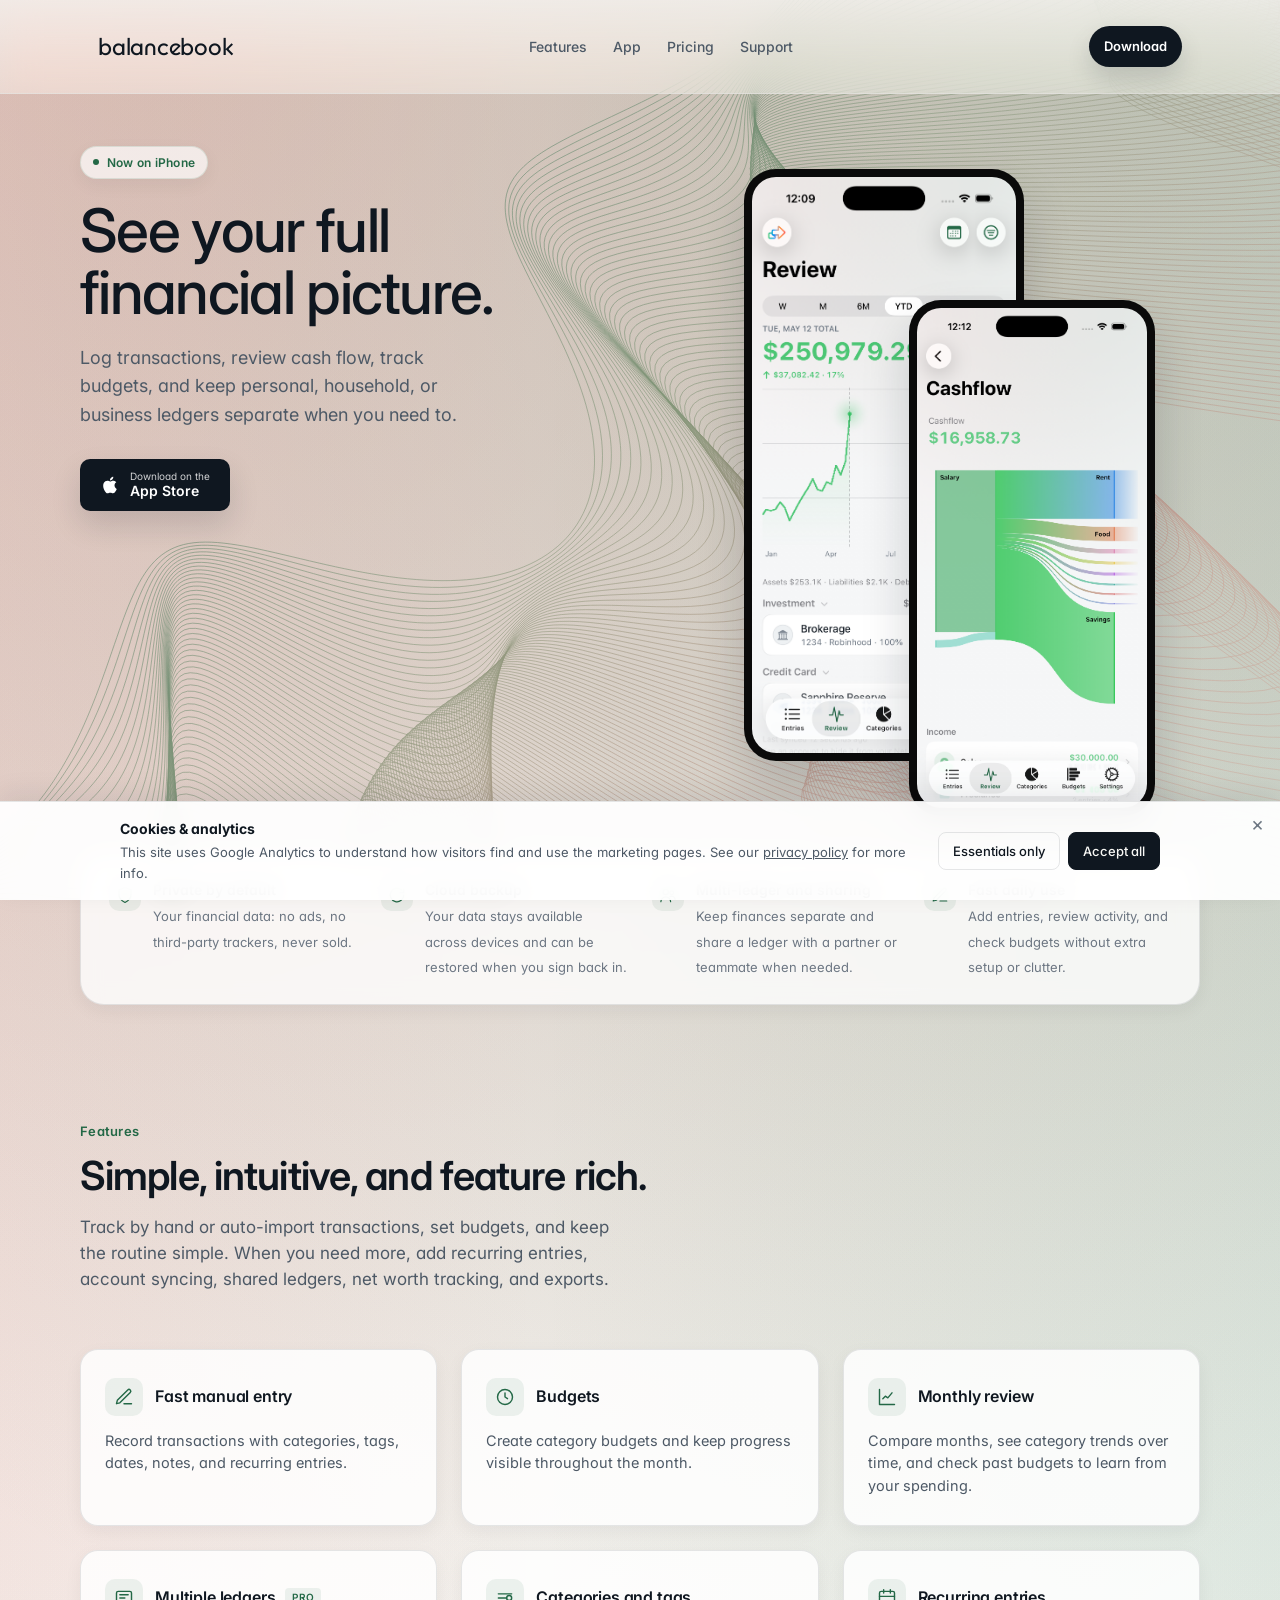
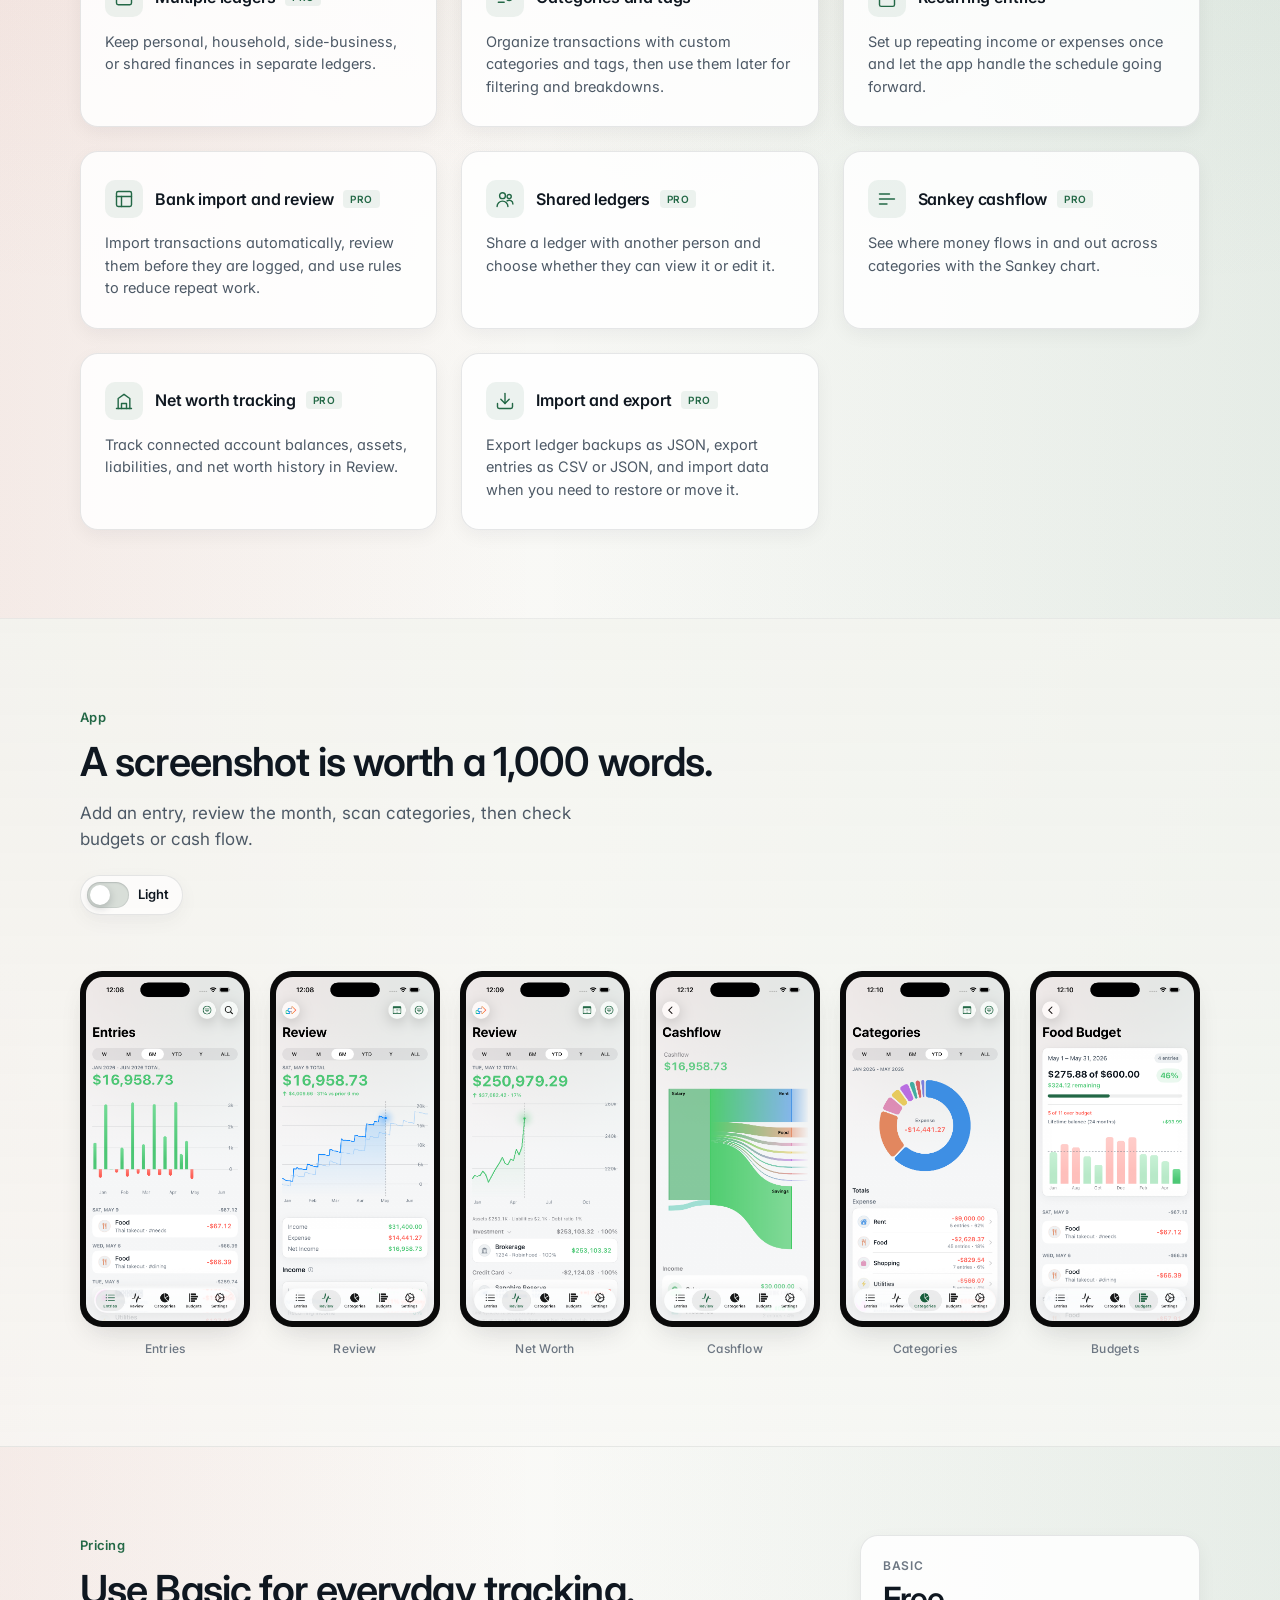
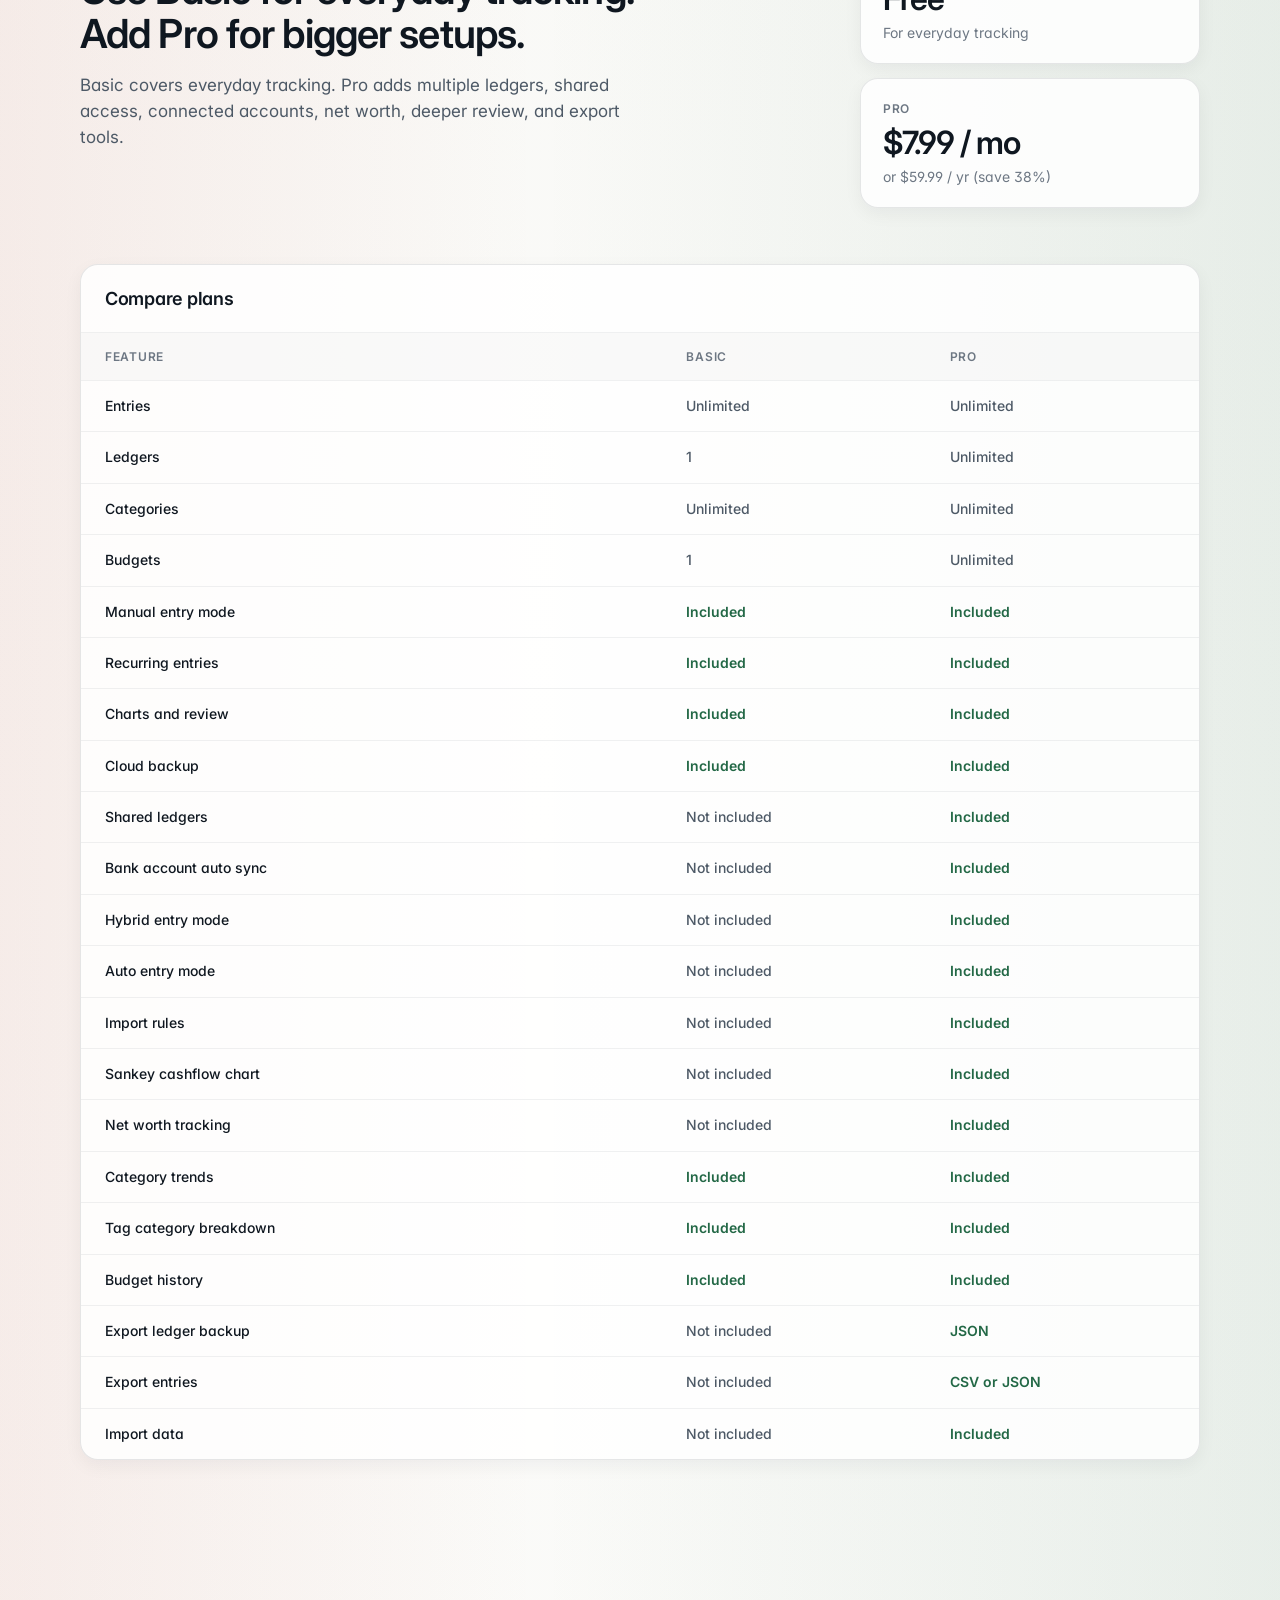
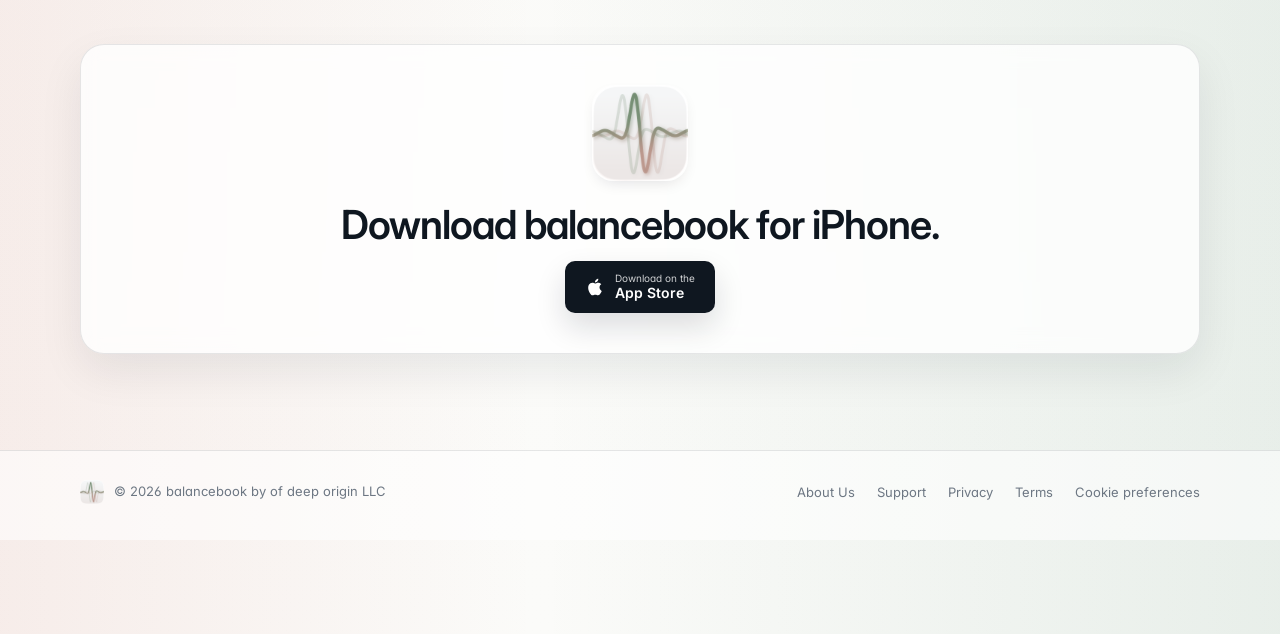
==== index.html @ 6b52540c "Discount label, open App Store in new tab, prevent lace compression" ====
<!DOCTYPE html>
<html lang="en">
<head>
  <!-- Google tag (gtag.js) -->
  <script async src="https://www.googletagmanager.com/gtag/js?id=G-QJ42V03KC6"></script>
  <script>
    window.dataLayer = window.dataLayer || [];
    function gtag(){dataLayer.push(arguments);}
    gtag('js', new Date());

    // Consent Mode v2 — default everything to denied. The cookie
    // banner (assets/js/consent.js) flips analytics_storage to
    // granted when the user accepts; until then GA4 only sends
    // cookieless pings. Prior accepts are read from localStorage so
    // the analytics fires on the same page load as the decision.
    gtag('consent', 'default', {
      'ad_storage': 'denied',
      'ad_user_data': 'denied',
      'ad_personalization': 'denied',
      'analytics_storage': 'denied',
      'wait_for_update': 500
    });
    try {
      if (localStorage.getItem('balancebookCookieConsent') === 'granted') {
        gtag('consent', 'update', { 'analytics_storage': 'granted' });
      }
    } catch (_) {}

    gtag('config', 'G-QJ42V03KC6');
  </script>
  <meta charset="UTF-8" />
  <meta name="viewport" content="width=device-width, initial-scale=1.0" />
  <title>balancebook — Personal finance tracker for iPhone</title>
  <link rel="icon" type="image/png" sizes="32x32" href="/favicon-32.png" />
  <link rel="apple-touch-icon" sizes="180x180" href="/apple-touch-icon.png" />
  <meta name="description" content="balancebook is a private, focused personal finance tracker for iPhone. Log entries, review the month, and stay on top of budgets without spreadsheets." />
  <meta name="theme-color" content="#f8f8f5" />
  <script>
    (function () {
      let mode = window.matchMedia('(prefers-color-scheme: dark)').matches ? 'dark' : 'light';
      try {
        const savedMode = window.sessionStorage.getItem('balancebookDisplayMode');
        if (savedMode === 'dark' || savedMode === 'light') mode = savedMode;
      } catch (_) {}
      try { window.localStorage.removeItem('balancebookDisplayMode'); } catch (_) {}
      document.documentElement.setAttribute('data-theme', mode);
      const themeColorMeta = document.querySelector('meta[name="theme-color"]');
      if (themeColorMeta) themeColorMeta.setAttribute('content', mode === 'dark' ? '#0d1217' : '#f8f8f5');
    }());
  </script>
  <link rel="preconnect" href="https://fonts.googleapis.com" />
  <link rel="preconnect" href="https://fonts.gstatic.com" crossorigin />
  <link href="https://fonts.googleapis.com/css2?family=Inter:wght@400;500;600;700&family=Outfit:wght@400;500;700&display=swap" rel="stylesheet" />
  <link rel="stylesheet" href="assets/css/site.css" />
  <style>
    .hero {
      padding: 52px 0 72px;
    }

    .hero-grid {
      display: grid;
      grid-template-columns: minmax(0, 1.05fr) minmax(0, 0.95fr);
      gap: 64px;
      align-items: start;
    }

    .eyebrow {
      display: inline-flex;
      align-items: center;
      gap: 8px;
      padding: 6px 12px;
      background: rgba(255, 255, 255, 0.68);
      color: var(--accent);
      border: 1px solid rgba(35, 104, 70, 0.12);
      border-radius: 999px;
      font-size: 12px;
      font-weight: 600;
      letter-spacing: 0.02em;
      margin-bottom: 20px;
      box-shadow: var(--shadow-sm);
    }

    .eyebrow::before {
      content: "";
      width: 6px;
      height: 6px;
      border-radius: 50%;
      background: var(--accent);
    }

    .hero h1 {
      font-size: clamp(40px, 5.5vw, 60px);
      line-height: 1.04;
      letter-spacing: -0.028em;
      font-weight: 500;
      color: var(--ink);
      margin-bottom: 20px;
      max-width: 12ch;
    }

    .hero p {
      font-size: 18px;
      line-height: 1.58;
      color: var(--body);
      max-width: 37ch;
      margin-bottom: 30px;
    }

    .hero-actions {
      display: flex;
      align-items: center;
      gap: 16px;
      flex-wrap: wrap;
      margin-bottom: 18px;
    }

    .btn-appstore {
      display: inline-flex;
      align-items: center;
      gap: 10px;
      padding: 12px 20px;
      background: var(--ink);
      color: #fff;
      border-radius: 10px;
      font-weight: 500;
      box-shadow: 0 14px 30px rgba(15, 23, 32, 0.14);
      transition: background 0.15s ease, transform 0.15s ease;
    }

    .btn-appstore:hover {
      background: #1b2430;
      transform: translateY(-1px);
    }

    .btn-appstore-text {
      display: flex;
      flex-direction: column;
      line-height: 1.15;
      text-align: left;
    }

    .btn-appstore-text small { font-size: 10px; font-weight: 400; opacity: 0.8; }
    .btn-appstore-text span { font-size: 14px; font-weight: 600; }

    .hero-visual {
      position: relative;
      display: flex;
      justify-content: center;
      align-items: center;
    }

    .hero-stack {
      position: relative;
      width: min(560px, 100%);
      aspect-ratio: 1 / 1.14;
      margin: 0 auto;
    }

    .hero-card {
      position: absolute;
      background: rgba(255, 255, 255, 0.78);
      border: 1px solid rgba(15, 23, 32, 0.08);
      border-radius: 16px;
      backdrop-filter: blur(12px);
      -webkit-backdrop-filter: blur(12px);
      box-shadow: 0 18px 40px rgba(15, 23, 32, 0.09);
    }

    .shot {
      position: absolute;
      background: #0a0a0a;
      border-radius: 32px;
      padding: 8px;
      box-shadow: 0 26px 48px rgba(15, 23, 32, 0.18);
    }

    .shot img {
      width: 100%;
      border-radius: 24px;
    }

    .shot-main {
      width: 56%;
      left: 9%;
      top: 4%;
      z-index: 1;
      transform: none;
    }

    .shot-side {
      width: 49%;
      left: 42%;
      top: 27%;
      z-index: 2;
      right: auto;
      transform: none;
    }

    .trust {
      padding: 64px 0 28px;
    }

    .trust-shell {
      border: 1px solid var(--line);
      background: rgba(255, 255, 255, 0.78);
      border-radius: var(--radius-xl);
      box-shadow: var(--shadow-sm);
      padding: 24px 28px;
      backdrop-filter: blur(10px);
      -webkit-backdrop-filter: blur(10px);
    }

    .trust-grid {
      display: grid;
      grid-template-columns: repeat(4, 1fr);
      gap: 24px;
    }

    .trust-item {
      display: flex;
      align-items: flex-start;
      gap: 12px;
    }

    .trust-icon {
      flex-shrink: 0;
      width: 32px;
      height: 32px;
      display: inline-flex;
      align-items: center;
      justify-content: center;
      color: var(--accent);
      background: var(--accent-soft);
      border-radius: 10px;
    }

    .trust-text strong {
      display: block;
      font-size: 14px;
      font-weight: 600;
      color: var(--ink);
      margin-bottom: 2px;
    }

    .trust-text span {
      font-size: 13px;
      color: var(--muted);
      line-height: 1.45;
    }

    section { padding: 88px 0; }

    .section-head {
      margin-bottom: 56px;
      max-width: 720px;
    }

    .pricing-head {
      max-width: none;
      display: grid;
      grid-template-columns: minmax(0, 1fr) 340px;
      gap: 32px;
      align-items: start;
    }

    .pricing-summary {
      display: grid;
      gap: 14px;
    }

    .pricing-summary-card {
      padding: 20px 22px;
      background: rgba(255, 255, 255, 0.84);
      border: 1px solid var(--line);
      border-radius: var(--radius-lg);
      box-shadow: var(--shadow-sm);
    }

    .pricing-summary-label {
      display: block;
      font-size: 12px;
      letter-spacing: 0.06em;
      text-transform: uppercase;
      color: var(--muted);
      font-weight: 600;
      margin-bottom: 8px;
    }

    .pricing-summary-price {
      display: block;
      font-size: 32px;
      line-height: 1;
      letter-spacing: -0.03em;
      color: var(--ink);
      font-weight: 600;
      margin-bottom: 8px;
    }

    .pricing-summary-note {
      display: block;
      font-size: 14px;
      color: var(--muted);
      line-height: 1.45;
    }

    .section-eyebrow {
      font-size: 13px;
      font-weight: 600;
      color: var(--accent);
      letter-spacing: 0.02em;
      margin-bottom: 12px;
    }

    .section-title {
      font-size: clamp(28px, 3.5vw, 40px);
      line-height: 1.1;
      letter-spacing: -0.022em;
      font-weight: 600;
      color: var(--ink);
      margin-bottom: 16px;
      max-width: 24ch;
    }

    .section-lede {
      font-size: 17px;
      color: var(--body);
      max-width: 50ch;
      line-height: 1.55;
    }

    .features-grid {
      display: grid;
      grid-template-columns: repeat(3, 1fr);
      gap: 24px;
    }

    .feature {
      padding: 28px 24px;
      background: rgba(255, 255, 255, 0.84);
      border: 1px solid var(--line);
      border-radius: var(--radius-lg);
      box-shadow: var(--shadow-sm);
      transition: border-color 0.15s ease, box-shadow 0.15s ease, transform 0.15s ease;
    }

    .feature:hover {
      border-color: rgba(15, 23, 32, 0.14);
      box-shadow: 0 10px 26px rgba(15, 23, 32, 0.08);
      transform: translateY(-2px);
    }

    .feature-head {
      display: flex;
      align-items: center;
      gap: 12px;
      margin-bottom: 14px;
    }

    .feature-icon {
      width: 38px;
      height: 38px;
      border-radius: 10px;
      background: var(--accent-soft);
      color: var(--accent);
      display: inline-flex;
      align-items: center;
      justify-content: center;
      flex: 0 0 auto;
    }

    .feature h3 {
      font-size: 16px;
      font-weight: 600;
      color: var(--ink);
      letter-spacing: -0.01em;
    }

    .feature p {
      font-size: 14.5px;
      color: var(--body);
      line-height: 1.55;
    }

    .pro-tag {
      display: inline-block;
      margin-left: 6px;
      padding: 1px 7px;
      font-size: 10px;
      font-weight: 600;
      letter-spacing: 0.04em;
      text-transform: uppercase;
      color: var(--accent);
      background: var(--accent-soft);
      border-radius: 4px;
      vertical-align: 2px;
    }

    .screenshots {
      background: linear-gradient(180deg, rgba(243, 244, 239, 0.82), rgba(248, 248, 245, 0.7));
      border-top: 1px solid var(--line-soft);
      border-bottom: 1px solid var(--line-soft);
    }

    .screens-head {
      max-width: 720px;
    }

    .screens-head .section-title {
      max-width: none;
      white-space: nowrap;
    }

    @media (max-width: 600px) {
      .screens-head .section-title { white-space: normal; }
    }

    .screenshot-mode-toggle {
      display: inline-flex;
      align-items: center;
      gap: 9px;
      padding: 6px 10px 6px 6px;
      border: 1px solid var(--line);
      border-radius: 999px;
      background: rgba(255, 255, 255, 0.64);
      box-shadow: var(--shadow-sm);
      cursor: pointer;
      user-select: none;
      margin-top: 22px;
    }

    .screenshot-mode-toggle input {
      position: absolute;
      width: 1px;
      height: 1px;
      opacity: 0;
      pointer-events: none;
    }

    .screenshot-mode-current {
      min-width: 34px;
      color: var(--muted);
      font-size: 13px;
      font-weight: 600;
      line-height: 1;
      transition: color 0.15s ease;
    }

    .screenshot-mode-toggle[data-active-mode="light"] .screenshot-mode-current,
    .screenshot-mode-toggle[data-active-mode="dark"] .screenshot-mode-current {
      color: var(--ink);
    }

    .screenshot-mode-switch {
      position: relative;
      width: 42px;
      height: 26px;
      border-radius: 999px;
      background: #d8ded8;
      box-shadow:
        inset 0 1px 2px rgba(15, 23, 32, 0.12),
        inset 0 0 0 1px rgba(15, 23, 32, 0.06);
      transition: background 0.18s ease;
    }

    .screenshot-mode-switch::after {
      content: "";
      position: absolute;
      top: 3px;
      left: 3px;
      width: 20px;
      height: 20px;
      border-radius: 50%;
      background: #ffffff;
      box-shadow: 0 3px 8px rgba(15, 23, 32, 0.22);
      transition: transform 0.18s cubic-bezier(0.2, 0.8, 0.2, 1);
    }

    .screenshot-mode-toggle input:checked + .screenshot-mode-switch {
      background: #236846;
    }

    .screenshot-mode-toggle input:checked + .screenshot-mode-switch::after {
      transform: translateX(16px);
    }

    .screenshot-mode-toggle input:focus-visible + .screenshot-mode-switch {
      outline: 3px solid rgba(35, 104, 70, 0.24);
      outline-offset: 3px;
    }

    .screens-grid {
      display: grid;
      grid-template-columns: repeat(6, 1fr);
      gap: 20px;
    }

    .screen {
      display: flex;
      flex-direction: column;
      gap: 12px;
    }

    .screen-frame {
      border: none;
      background: #0a0a0a;
      border-radius: 22px;
      padding: 6px;
      box-shadow: 0 12px 28px -10px rgba(14, 17, 22, 0.18);
      cursor: zoom-in;
      transition: transform 0.15s ease, box-shadow 0.15s ease;
    }

    .screen-frame img {
      width: 100%;
      border-radius: 17px;
    }

    .screen-frame:hover {
      transform: translateY(-2px);
      box-shadow: 0 18px 34px -12px rgba(14, 17, 22, 0.24);
    }

    .screen-label {
      text-align: center;
      font-size: 12px;
      font-weight: 500;
      color: var(--muted);
      letter-spacing: 0.02em;
    }

    .pricing-compare {
      background: rgba(255, 255, 255, 0.84);
      border: 1px solid var(--line);
      border-radius: var(--radius-lg);
      box-shadow: var(--shadow-sm);
      overflow: hidden;
    }

    .pricing-compare-head {
      padding: 20px 24px 14px;
      border-bottom: 1px solid var(--line-soft);
    }

    .pricing-compare-head h3 {
      font-size: 18px;
      font-weight: 600;
      letter-spacing: -0.015em;
      color: var(--ink);
      margin-bottom: 4px;
    }

    .pricing-compare-head p {
      font-size: 14px;
      color: var(--muted);
    }

    .compare-table {
      width: 100%;
      border-collapse: collapse;
    }

    .compare-table th,
    .compare-table td {
      padding: 14px 24px;
      border-bottom: 1px solid var(--line-soft);
      text-align: left;
      vertical-align: middle;
      font-size: 14px;
    }

    .compare-table thead th {
      font-size: 12px;
      letter-spacing: 0.06em;
      text-transform: uppercase;
      color: var(--muted);
      font-weight: 600;
      background: rgba(255, 255, 255, 0.56);
    }

    .compare-table tbody tr:last-child td {
      border-bottom: none;
    }

    .compare-table td:first-child {
      color: var(--ink);
      font-weight: 500;
      width: 52%;
    }

    .compare-value {
      color: var(--body);
      font-weight: 500;
    }

    .compare-value.yes {
      color: var(--accent);
      font-weight: 600;
    }

    .cta {
      text-align: center;
      padding: 96px 0;
    }

    .lightbox {
      position: fixed;
      inset: 0;
      z-index: 300;
      display: none;
      align-items: center;
      justify-content: center;
      padding: 28px;
      background: rgba(15, 23, 32, 0.76);
      backdrop-filter: blur(12px);
      -webkit-backdrop-filter: blur(12px);
    }

    .lightbox.is-open {
      display: flex;
    }

    .lightbox-backdrop {
      position: absolute;
      inset: 0;
      border: none;
      background: transparent;
      cursor: zoom-out;
    }

    .lightbox-dialog {
      position: relative;
      z-index: 1;
      width: min(100%, 980px);
      display: flex;
      flex-direction: column;
      align-items: center;
    }

    .lightbox-close {
      position: absolute;
      top: -4px;
      right: -4px;
      width: 38px;
      height: 38px;
      border: none;
      border-radius: 999px;
      background: rgba(255, 255, 255, 0.9);
      color: var(--ink);
      font-size: 22px;
      line-height: 1;
      cursor: pointer;
      box-shadow: 0 10px 28px rgba(15, 23, 32, 0.18);
    }

    .lightbox-close:hover {
      background: #ffffff;
    }

    .lightbox-image-wrap {
      display: flex;
      justify-content: center;
      align-items: center;
    }

    .lightbox-image {
      width: auto;
      max-width: 100%;
      max-height: min(82vh, 980px);
      border-radius: 22px;
      box-shadow: 0 18px 42px rgba(15, 23, 32, 0.16);
      cursor: zoom-in;
      transition: transform 0.18s ease;
      transform-origin: center center;
    }

    .lightbox-image.is-zoomed {
      transform: scale(1.55);
      cursor: zoom-out;
    }

    .lightbox-caption {
      padding: 12px 4px 0;
      text-align: center;
      font-size: 14px;
      color: rgba(255, 255, 255, 0.82);
      font-weight: 500;
    }

    @media (prefers-color-scheme: dark) {
      nav {
        background: linear-gradient(180deg, rgba(12, 18, 24, 0.84), rgba(12, 18, 24, 0.5));
        border-bottom-color: rgba(255, 255, 255, 0.05);
      }

      .nav-cta,
      .btn-appstore {
        background: #0f1720;
        color: #ffffff;
      }

      .nav-cta:hover,
      .btn-appstore:hover {
        background: #1b2430;
      }

      .eyebrow,
      .trust-shell,
      .feature,
      .pricing-summary-card,
      .pricing-compare,
      .cta-panel {
        background: rgba(17, 24, 31, 0.84);
        border-color: rgba(255, 255, 255, 0.08);
      }

      .trust-icon,
      .feature-icon {
        background: rgba(106, 187, 142, 0.12);
      }

      .screenshots {
        background: linear-gradient(180deg, rgba(17, 24, 31, 0.86), rgba(13, 18, 23, 0.7));
      }

      .screenshot-mode-toggle {
        background: rgba(17, 24, 31, 0.9);
        border-color: rgba(255, 255, 255, 0.08);
      }

      .screenshot-mode-switch {
        background: #2b3742;
        box-shadow:
          inset 0 1px 2px rgba(0, 0, 0, 0.24),
          inset 0 0 0 1px rgba(255, 255, 255, 0.05);
      }

      .pricing-compare-head {
        border-bottom-color: rgba(255, 255, 255, 0.06);
      }

      .compare-table thead th,
      .compare-price-row td {
        background: rgba(255, 255, 255, 0.02);
      }

      .compare-table th,
      .compare-table td {
        border-bottom-color: rgba(255, 255, 255, 0.06);
      }

      .compare-value {
        color: var(--body);
      }

      .compare-value.yes {
        color: #8ad0a7;
      }

      .cta-panel {
        background: linear-gradient(180deg, rgba(22, 30, 38, 0.9), rgba(16, 22, 29, 0.88));
        border-color: rgba(255, 255, 255, 0.08);
      }

      .cta img {
        box-shadow: 0 10px 24px rgba(0, 0, 0, 0.3);
      }

      .cta p {
        color: var(--body);
      }

      footer {
        background: rgba(10, 15, 20, 0.78);
        border-top-color: rgba(255, 255, 255, 0.06);
      }

      .footer-brand,
      .footer-links a {
        color: var(--muted);
      }

      .lightbox {
        background: rgba(4, 8, 12, 0.84);
      }

      .lightbox-close {
        background: rgba(255, 255, 255, 0.92);
        color: #11161c;
      }
    }

    .cta-panel {
      padding: 40px 24px;
      background: rgba(255, 255, 255, 0.78);
      border: 1px solid var(--line);
      border-radius: var(--radius-xl);
      box-shadow: var(--shadow-md);
      backdrop-filter: blur(10px);
      -webkit-backdrop-filter: blur(10px);
    }

    .cta img {
      width: 96px;
      height: 96px;
      border-radius: 21px;
      margin: 0 auto 22px;
      box-shadow: 0 6px 16px -6px rgba(14, 17, 22, 0.14);
    }

    .cta h2 {
      font-size: clamp(28px, 4vw, 40px);
      line-height: 1.1;
      letter-spacing: -0.025em;
      font-weight: 600;
      margin-bottom: 14px;
    }

    .cta p {
      font-size: 17px;
      color: var(--body);
      margin-bottom: 30px;
    }

    @media (prefers-color-scheme: dark) {
      nav {
        background: linear-gradient(180deg, rgba(12, 18, 24, 0.84), rgba(12, 18, 24, 0.5));
        border-bottom-color: rgba(255, 255, 255, 0.05);
      }

      .eyebrow,
      .trust-shell,
      .feature,
      .pricing-summary-card,
      .pricing-compare,
      .cta-panel {
        background: rgba(17, 24, 31, 0.9);
        border-color: rgba(255, 255, 255, 0.08);
      }

      .trust-icon,
      .feature-icon {
        background: rgba(106, 187, 142, 0.12);
      }

      .screenshots {
        background: linear-gradient(180deg, rgba(17, 24, 31, 0.86), rgba(13, 18, 23, 0.7));
      }

      .pricing-compare-head {
        border-bottom-color: rgba(255, 255, 255, 0.06);
      }

      .compare-table thead th,
      .compare-price-row td {
        background: rgba(255, 255, 255, 0.02);
      }

      .compare-table th,
      .compare-table td {
        border-bottom-color: rgba(255, 255, 255, 0.06);
      }

      .compare-value {
        color: var(--body);
      }

      .compare-value.yes {
        color: #8ad0a7;
      }

      .cta-panel {
        background: linear-gradient(180deg, rgba(22, 30, 38, 0.94), rgba(16, 22, 29, 0.92));
        border-color: rgba(255, 255, 255, 0.08);
      }

      .cta img {
        box-shadow: 0 10px 24px rgba(0, 0, 0, 0.3);
      }

      .cta p {
        color: var(--body);
      }

      footer {
        background: rgba(10, 15, 20, 0.78);
        border-top-color: rgba(255, 255, 255, 0.06);
      }

      .footer-brand,
      .footer-links a {
        color: var(--muted);
      }

      .lightbox {
        background: rgba(4, 8, 12, 0.84);
      }

      .lightbox-close {
        background: rgba(255, 255, 255, 0.92);
        color: #11161c;
      }
    }

    :root[data-theme="light"] .eyebrow {
      background: rgba(255, 255, 255, 0.68);
      border-color: rgba(35, 104, 70, 0.12);
    }

    :root[data-theme="light"] .btn-appstore {
      background: #0f1720;
      color: #ffffff;
    }

    :root[data-theme="light"] .btn-appstore:hover {
      background: #1b2430;
    }

    :root[data-theme="dark"] .btn-appstore {
      background: #0f1720;
      color: #ffffff;
    }

    :root[data-theme="dark"] .btn-appstore:hover {
      background: #1b2430;
    }

    :root[data-theme="light"] .trust-shell,
    :root[data-theme="light"] .cta-panel {
      background: rgba(255, 255, 255, 0.78);
      border-color: var(--line);
    }

    :root[data-theme="light"] .feature,
    :root[data-theme="light"] .pricing-summary-card,
    :root[data-theme="light"] .pricing-compare {
      background: rgba(255, 255, 255, 0.84);
      border-color: var(--line);
    }

    :root[data-theme="dark"] .eyebrow,
    :root[data-theme="dark"] .trust-shell,
    :root[data-theme="dark"] .feature,
    :root[data-theme="dark"] .pricing-summary-card,
    :root[data-theme="dark"] .pricing-compare,
    :root[data-theme="dark"] .cta-panel {
      background: rgba(17, 24, 31, 0.9);
      border-color: rgba(255, 255, 255, 0.08);
    }

    :root[data-theme="dark"] .trust-icon,
    :root[data-theme="dark"] .feature-icon {
      background: rgba(106, 187, 142, 0.12);
    }

    :root[data-theme="light"] .screenshots {
      background: linear-gradient(180deg, rgba(243, 244, 239, 0.82), rgba(248, 248, 245, 0.7));
    }

    :root[data-theme="dark"] .screenshots {
      background: linear-gradient(180deg, rgba(17, 24, 31, 0.86), rgba(13, 18, 23, 0.7));
    }

    :root[data-theme="light"] .screenshot-mode-toggle {
      background: rgba(255, 255, 255, 0.64);
      border-color: var(--line);
    }

    :root[data-theme="dark"] .screenshot-mode-toggle {
      background: rgba(17, 24, 31, 0.9);
      border-color: rgba(255, 255, 255, 0.08);
    }

    :root[data-theme="light"] .screenshot-mode-switch {
      background: #d8ded8;
      box-shadow:
        inset 0 1px 2px rgba(15, 23, 32, 0.12),
        inset 0 0 0 1px rgba(15, 23, 32, 0.06);
    }

    :root[data-theme="dark"] .screenshot-mode-switch {
      background: #2b3742;
      box-shadow:
        inset 0 1px 2px rgba(0, 0, 0, 0.24),
        inset 0 0 0 1px rgba(255, 255, 255, 0.05);
    }

    :root[data-theme="dark"] .screenshot-mode-toggle input:checked + .screenshot-mode-switch,
    :root[data-theme="light"] .screenshot-mode-toggle input:checked + .screenshot-mode-switch {
      background: #236846;
    }

    :root[data-theme="light"] .pricing-compare-head {
      border-bottom-color: var(--line-soft);
    }

    :root[data-theme="dark"] .pricing-compare-head {
      border-bottom-color: rgba(255, 255, 255, 0.06);
    }

    :root[data-theme="light"] .compare-table thead th,
    :root[data-theme="light"] .compare-price-row td {
      background: rgba(15, 23, 32, 0.02);
    }

    :root[data-theme="dark"] .compare-table thead th,
    :root[data-theme="dark"] .compare-price-row td {
      background: rgba(255, 255, 255, 0.02);
    }

    :root[data-theme="light"] .compare-table th,
    :root[data-theme="light"] .compare-table td {
      border-bottom-color: var(--line-soft);
    }

    :root[data-theme="dark"] .compare-table th,
    :root[data-theme="dark"] .compare-table td {
      border-bottom-color: rgba(255, 255, 255, 0.06);
    }

    :root[data-theme="dark"] .compare-value.yes {
      color: #8ad0a7;
    }

    :root[data-theme="light"] .cta-panel {
      background: rgba(255, 255, 255, 0.78);
      border-color: var(--line);
    }

    :root[data-theme="dark"] .cta-panel {
      background: linear-gradient(180deg, rgba(22, 30, 38, 0.94), rgba(16, 22, 29, 0.92));
      border-color: rgba(255, 255, 255, 0.08);
    }

    :root[data-theme="light"] .cta img {
      box-shadow: 0 6px 16px -6px rgba(14, 17, 22, 0.14);
    }

    :root[data-theme="dark"] .cta img {
      box-shadow: 0 10px 24px rgba(0, 0, 0, 0.3);
    }

    :root[data-theme="light"] .lightbox {
      background: rgba(15, 23, 32, 0.76);
    }

    :root[data-theme="dark"] .lightbox {
      background: rgba(4, 8, 12, 0.84);
    }

    :root[data-theme="light"] .lightbox-close {
      background: rgba(255, 255, 255, 0.9);
      color: var(--ink);
    }

    :root[data-theme="dark"] .lightbox-close {
      background: rgba(255, 255, 255, 0.92);
      color: #11161c;
    }

    @media (max-width: 960px) {
      .hero { padding: 48px 0; }
      .hero-grid { grid-template-columns: 1fr; gap: 64px; }
      .hero h1, .hero p { max-width: none; }
      .hero-visual { order: -1; }
      .hero-stack {
        width: min(540px, 100%);
        aspect-ratio: 1 / 1.3;
      }
      .trust { padding-top: 40px; }
      .trust-grid { grid-template-columns: repeat(2, 1fr); gap: 20px; }
      .features-grid { grid-template-columns: repeat(2, 1fr); }
      .screens-grid { grid-template-columns: repeat(3, 1fr); }
      .pricing-head { grid-template-columns: 1fr; }
      section { padding: 64px 0; }
    }

    @media (max-width: 560px) {
      nav { padding: 12px 0; }
      .nav-inner { padding: 10px 14px; }
      .nav-links { display: none; }
      .hero-stack {
        width: min(392px, 100%);
        aspect-ratio: 1 / 1.28;
      }
      .trust { padding-top: 20px; }
      .screenshot-mode-toggle { width: 100%; justify-content: space-between; }
      .features-grid { grid-template-columns: 1fr; }
      .screens-grid { grid-template-columns: repeat(2, 1fr); }
      .trust-grid { grid-template-columns: 1fr; }
      .compare-table th,
      .compare-table td { padding: 12px 14px; }
      .footer-inner { flex-direction: column; align-items: flex-start; }
    }

    /* ---- Guilloché lace backdrop (port of design "Lace Refined" V1:
            wide-sweep trochoid R=1600 r=71 d=360 71 turns,
            anchored TL with medium radial fade toward BR) ---- */
  </style>
</head>
<body>
  <div class="lace-backdrop" aria-hidden="true">
    <div class="lace-backdrop__ink"></div>
  </div>
  <script src="assets/js/site.js"></script>
  <nav>
    <div class="nav-inner">
      <a class="brand" href="/">
        balancebook
      </a>
      <ul class="nav-links">
        <li><a href="#features">Features</a></li>
        <li><a href="#screens">App</a></li>
        <li><a href="#pricing">Pricing</a></li>
        <li><a href="support.html">Support</a></li>
      </ul>
      <a class="nav-cta" href="https://apps.apple.com/app/id6760606996" target="_blank" rel="noopener noreferrer">Download</a>
    </div>
  </nav>

  <header class="hero">
    <div class="shell hero-grid">
      <div>
        <div class="eyebrow">Now on iPhone</div>
        <h1>See your full financial picture.</h1>
        <p>Log transactions, review cash flow, track budgets, and keep personal, household, or business ledgers separate when you need to.</p>
        <div class="hero-actions">
          <a href="https://apps.apple.com/app/id6760606996" class="btn-appstore" target="_blank" rel="noopener noreferrer">
            <svg width="20" height="20" viewBox="0 0 24 24" fill="currentColor" aria-hidden="true"><path d="M18.71 19.5c-.83 1.24-1.71 2.45-3.05 2.47-1.34.03-1.77-.79-3.29-.79-1.53 0-2 .77-3.27.82-1.31.05-2.3-1.32-3.14-2.53C4.25 17 2.94 12.45 4.7 9.39c.87-1.52 2.43-2.48 4.12-2.51 1.28-.02 2.5.87 3.29.87.78 0 2.26-1.07 3.8-.91.65.03 2.47.26 3.64 1.98-.09.06-2.17 1.28-2.15 3.81.03 3.02 2.65 4.03 2.68 4.04-.03.07-.42 1.44-1.38 2.83M13 3.5c.73-.83 1.94-1.46 2.94-1.5.13 1.17-.34 2.35-1.04 3.19-.69.85-1.83 1.51-2.95 1.42-.15-1.15.41-2.35 1.05-3.11z"/></svg>
            <span class="btn-appstore-text">
              <small>Download on the</small>
              <span>App Store</span>
            </span>
          </a>
        </div>
      </div>

      <div class="hero-visual">
        <div class="hero-stack">
          <div class="shot shot-main">
            <img src="assets/Simulator Screenshot - iPhone 17 Pro - 2026-05-12 at 00.07.16.png" alt="balancebook net worth screen" loading="eager" data-theme-image data-light-src="assets/Simulator Screenshot - iPhone 17 Pro - 2026-05-12 at 00.09.14.png" data-dark-src="assets/Simulator Screenshot - iPhone 17 Pro - 2026-05-12 at 00.07.16.png" />
          </div>

          <div class="shot shot-side">
            <img src="assets/Simulator Screenshot - iPhone 17 Pro - 2026-05-12 at 00.07.31.png" alt="balancebook Sankey cashflow screen" loading="lazy" data-theme-image data-light-src="assets/Simulator Screenshot - iPhone 17 Pro - 2026-05-12 at 00.12.47.png" data-dark-src="assets/Simulator Screenshot - iPhone 17 Pro - 2026-05-12 at 00.07.31.png" />
          </div>
        </div>
      </div>
    </div>
  </header>

  <section class="trust">
    <div class="shell trust-shell">
      <div class="trust-grid">
        <div class="trust-item">
          <span class="trust-icon" aria-hidden="true">
            <svg width="18" height="18" viewBox="0 0 24 24" fill="none" stroke="currentColor" stroke-width="1.6" stroke-linecap="round" stroke-linejoin="round"><path d="M12 22s8-4 8-10V5l-8-3-8 3v7c0 6 8 10 8 10Z"/></svg>
          </span>
          <span class="trust-text">
            <strong>Private by default</strong>
            <span>Your financial data: no ads, no third-party trackers, never sold.</span>
          </span>
        </div>
        <div class="trust-item">
          <span class="trust-icon" aria-hidden="true">
            <svg width="18" height="18" viewBox="0 0 24 24" fill="none" stroke="currentColor" stroke-width="1.6" stroke-linecap="round" stroke-linejoin="round"><path d="M21 12a9 9 0 1 1-3-6.7"/><path d="M21 4v5h-5"/></svg>
          </span>
          <span class="trust-text">
            <strong>Cloud backup</strong>
            <span>Your data stays available across devices and can be restored when you sign back in.</span>
          </span>
        </div>
        <div class="trust-item">
          <span class="trust-icon" aria-hidden="true">
            <svg width="18" height="18" viewBox="0 0 24 24" fill="none" stroke="currentColor" stroke-width="1.6" stroke-linecap="round" stroke-linejoin="round"><circle cx="9" cy="8" r="3.5"/><path d="M2.5 21a6.5 6.5 0 0 1 13 0"/><circle cx="17" cy="9" r="2.5"/><path d="M21.5 18a4.5 4.5 0 0 0-7-3.7"/></svg>
          </span>
          <span class="trust-text">
            <strong>Multi-ledger and sharing</strong>
            <span>Keep finances separate and share a ledger with a partner or teammate when needed.</span>
          </span>
        </div>
        <div class="trust-item">
          <span class="trust-icon" aria-hidden="true">
            <svg width="18" height="18" viewBox="0 0 24 24" fill="none" stroke="currentColor" stroke-width="1.6" stroke-linecap="round" stroke-linejoin="round"><path d="M12 20h9"/><path d="M16.5 3.5a2.1 2.1 0 0 1 3 3L7 19l-4 1 1-4Z"/></svg>
          </span>
          <span class="trust-text">
            <strong>Fast daily use</strong>
            <span>Add entries, review activity, and check budgets without extra setup or clutter.</span>
          </span>
        </div>
      </div>
    </div>
  </section>

  <section id="features">
    <div class="shell">
      <div class="section-head">
        <div class="section-eyebrow">Features</div>
        <h2 class="section-title">Simple, intuitive, and feature rich.</h2>
        <p class="section-lede">Track by hand or auto-import transactions, set budgets, and keep the routine simple. When you need more, add recurring entries, account syncing, shared ledgers, net worth tracking, and exports.</p>
      </div>

      <div class="features-grid">
        <article class="feature">
          <div class="feature-head">
            <span class="feature-icon" aria-hidden="true">
              <svg width="20" height="20" viewBox="0 0 24 24" fill="none" stroke="currentColor" stroke-width="1.7" stroke-linecap="round" stroke-linejoin="round"><path d="M12 20h9"/><path d="M16.5 3.5a2.1 2.1 0 0 1 3 3L7 19l-4 1 1-4Z"/></svg>
            </span>
            <h3>Fast manual entry</h3>
          </div>
          <p>Record transactions with categories, tags, dates, notes, and recurring entries.</p>
        </article>

        <article class="feature">
          <div class="feature-head">
            <span class="feature-icon" aria-hidden="true">
              <svg width="20" height="20" viewBox="0 0 24 24" fill="none" stroke="currentColor" stroke-width="1.7" stroke-linecap="round" stroke-linejoin="round"><circle cx="12" cy="12" r="9"/><path d="M12 7v5l3 2"/></svg>
            </span>
            <h3>Budgets</h3>
          </div>
          <p>Create category budgets and keep progress visible throughout the month.</p>
        </article>

        <article class="feature">
          <div class="feature-head">
            <span class="feature-icon" aria-hidden="true">
              <svg width="20" height="20" viewBox="0 0 24 24" fill="none" stroke="currentColor" stroke-width="1.7" stroke-linecap="round" stroke-linejoin="round"><path d="M3 3v18h18"/><path d="m7 14 3-3 3 2 5-6"/></svg>
            </span>
            <h3>Monthly review</h3>
          </div>
          <p>Compare months, see category trends over time, and check past budgets to learn from your spending.</p>
        </article>

        <article class="feature">
          <div class="feature-head">
            <span class="feature-icon" aria-hidden="true">
              <svg width="20" height="20" viewBox="0 0 24 24" fill="none" stroke="currentColor" stroke-width="1.7" stroke-linecap="round" stroke-linejoin="round"><rect x="3" y="4" width="18" height="16" rx="2"/><path d="M7 8h10"/><path d="M7 12h6"/></svg>
            </span>
            <h3>Multiple ledgers <span class="pro-tag">Pro</span></h3>
          </div>
          <p>Keep personal, household, side-business, or shared finances in separate ledgers.</p>
        </article>

        <article class="feature">
          <div class="feature-head">
            <span class="feature-icon" aria-hidden="true">
              <svg width="20" height="20" viewBox="0 0 24 24" fill="none" stroke="currentColor" stroke-width="1.7" stroke-linecap="round" stroke-linejoin="round"><path d="M4 7h16"/><path d="M4 12h10"/><path d="M4 17h7"/><circle cx="17" cy="12" r="3"/></svg>
            </span>
            <h3>Categories and tags</h3>
          </div>
          <p>Organize transactions with custom categories and tags, then use them later for filtering and breakdowns.</p>
        </article>

        <article class="feature">
          <div class="feature-head">
            <span class="feature-icon" aria-hidden="true">
              <svg width="20" height="20" viewBox="0 0 24 24" fill="none" stroke="currentColor" stroke-width="1.7" stroke-linecap="round" stroke-linejoin="round"><path d="M8 2v4"/><path d="M16 2v4"/><rect x="3" y="4" width="18" height="18" rx="2"/><path d="M3 10h18"/></svg>
            </span>
            <h3>Recurring entries</h3>
          </div>
          <p>Set up repeating income or expenses once and let the app handle the schedule going forward.</p>
        </article>

        <article class="feature">
          <div class="feature-head">
            <span class="feature-icon" aria-hidden="true">
              <svg width="20" height="20" viewBox="0 0 24 24" fill="none" stroke="currentColor" stroke-width="1.7" stroke-linecap="round" stroke-linejoin="round"><rect x="3" y="3" width="18" height="18" rx="2"/><path d="M3 9h18"/><path d="M9 21V9"/></svg>
            </span>
            <h3>Bank import and review <span class="pro-tag">Pro</span></h3>
          </div>
          <p>Import transactions automatically, review them before they are logged, and use rules to reduce repeat work.</p>
        </article>

        <article class="feature">
          <div class="feature-head">
            <span class="feature-icon" aria-hidden="true">
              <svg width="20" height="20" viewBox="0 0 24 24" fill="none" stroke="currentColor" stroke-width="1.7" stroke-linecap="round" stroke-linejoin="round"><circle cx="9" cy="8" r="3.5"/><path d="M2.5 21a6.5 6.5 0 0 1 13 0"/><circle cx="17" cy="9" r="2.5"/><path d="M21.5 18a4.5 4.5 0 0 0-7-3.7"/></svg>
            </span>
            <h3>Shared ledgers <span class="pro-tag">Pro</span></h3>
          </div>
          <p>Share a ledger with another person and choose whether they can view it or edit it.</p>
        </article>

        <article class="feature">
          <div class="feature-head">
            <span class="feature-icon" aria-hidden="true">
              <svg width="20" height="20" viewBox="0 0 24 24" fill="none" stroke="currentColor" stroke-width="1.7" stroke-linecap="round" stroke-linejoin="round"><path d="M3 6h12"/><path d="M3 12h18"/><path d="M3 18h9"/></svg>
            </span>
            <h3>Sankey cashflow <span class="pro-tag">Pro</span></h3>
          </div>
          <p>See where money flows in and out across categories with the Sankey chart.</p>
        </article>

        <article class="feature">
          <div class="feature-head">
            <span class="feature-icon" aria-hidden="true">
              <svg width="20" height="20" viewBox="0 0 24 24" fill="none" stroke="currentColor" stroke-width="1.7" stroke-linecap="round" stroke-linejoin="round"><path d="M3 21h18"/><path d="M5 21V9l7-5 7 5v12"/><path d="M9 21v-6h6v6"/></svg>
            </span>
            <h3>Net worth tracking <span class="pro-tag">Pro</span></h3>
          </div>
          <p>Track connected account balances, assets, liabilities, and net worth history in Review.</p>
        </article>

        <article class="feature">
          <div class="feature-head">
            <span class="feature-icon" aria-hidden="true">
              <svg width="20" height="20" viewBox="0 0 24 24" fill="none" stroke="currentColor" stroke-width="1.7" stroke-linecap="round" stroke-linejoin="round"><path d="M21 15v4a2 2 0 0 1-2 2H5a2 2 0 0 1-2-2v-4"/><path d="m7 10 5 5 5-5"/><path d="M12 15V3"/></svg>
            </span>
            <h3>Import and export <span class="pro-tag">Pro</span></h3>
          </div>
          <p>Export ledger backups as JSON, export entries as CSV or JSON, and import data when you need to restore or move it.</p>
        </article>
      </div>
    </div>
  </section>

  <section id="screens" class="screenshots">
    <div class="shell">
      <div class="section-head screens-head">
        <div class="section-eyebrow">App</div>
        <h2 class="section-title">A screenshot is worth a 1,000&nbsp;words.</h2>
        <p class="section-lede">Add an entry, review the month, scan categories, then check budgets or cash flow.</p>
        <label class="screenshot-mode-toggle" data-screenshot-toggle data-active-mode="dark">
          <input id="screenshot-mode-switch" type="checkbox" role="switch" aria-label="Use dark mode" checked />
          <span class="screenshot-mode-switch" aria-hidden="true"></span>
          <span class="screenshot-mode-current" data-screenshot-mode-current>Dark</span>
        </label>
      </div>

      <div class="screens-grid">
        <div class="screen">
          <button class="screen-frame" type="button" data-lightbox-src="assets/Simulator Screenshot - iPhone 17 Pro - 2026-05-11 at 23.54.12.png" data-dark-src="assets/Simulator Screenshot - iPhone 17 Pro - 2026-05-11 at 23.54.12.png" data-light-src="assets/Simulator Screenshot - iPhone 17 Pro - 2026-05-12 at 00.08.31.png" data-lightbox-alt="Entries screen">
            <img src="assets/Simulator Screenshot - iPhone 17 Pro - 2026-05-11 at 23.54.12.png" alt="Entries screen" loading="lazy" />
          </button>
          <div class="screen-label">Entries</div>
        </div>
        <div class="screen">
          <button class="screen-frame" type="button" data-lightbox-src="assets/Simulator Screenshot - iPhone 17 Pro - 2026-05-11 at 23.54.56.png" data-dark-src="assets/Simulator Screenshot - iPhone 17 Pro - 2026-05-11 at 23.54.56.png" data-light-src="assets/Simulator Screenshot - iPhone 17 Pro - 2026-05-12 at 00.08.53.png" data-lightbox-alt="Review screen">
            <img src="assets/Simulator Screenshot - iPhone 17 Pro - 2026-05-11 at 23.54.56.png" alt="Review screen" loading="lazy" />
          </button>
          <div class="screen-label">Review</div>
        </div>
        <div class="screen">
          <button class="screen-frame" type="button" data-lightbox-src="assets/Simulator Screenshot - iPhone 17 Pro - 2026-05-12 at 00.07.16.png" data-dark-src="assets/Simulator Screenshot - iPhone 17 Pro - 2026-05-12 at 00.07.16.png" data-light-src="assets/Simulator Screenshot - iPhone 17 Pro - 2026-05-12 at 00.09.14.png" data-lightbox-alt="Net Worth screen">
            <img src="assets/Simulator Screenshot - iPhone 17 Pro - 2026-05-12 at 00.07.16.png" alt="Net Worth screen" loading="lazy" />
          </button>
          <div class="screen-label">Net Worth</div>
        </div>
        <div class="screen">
          <button class="screen-frame" type="button" data-lightbox-src="assets/Simulator Screenshot - iPhone 17 Pro - 2026-05-12 at 00.07.31.png" data-dark-src="assets/Simulator Screenshot - iPhone 17 Pro - 2026-05-12 at 00.07.31.png" data-light-src="assets/Simulator Screenshot - iPhone 17 Pro - 2026-05-12 at 00.12.47.png" data-lightbox-alt="Cashflow screen">
            <img src="assets/Simulator Screenshot - iPhone 17 Pro - 2026-05-12 at 00.07.31.png" alt="Cashflow screen" loading="lazy" />
          </button>
          <div class="screen-label">Cashflow</div>
        </div>
        <div class="screen">
          <button class="screen-frame" type="button" data-lightbox-src="assets/Simulator Screenshot - iPhone 17 Pro - 2026-05-12 at 00.09.57.png" data-dark-src="assets/Simulator Screenshot - iPhone 17 Pro - 2026-05-12 at 00.09.57.png" data-light-src="assets/Simulator Screenshot - iPhone 17 Pro - 2026-05-12 at 00.10.05.png" data-lightbox-alt="Categories screen">
            <img src="assets/Simulator Screenshot - iPhone 17 Pro - 2026-05-12 at 00.09.57.png" alt="Categories screen" loading="lazy" />
          </button>
          <div class="screen-label">Categories</div>
        </div>
        <div class="screen">
          <button class="screen-frame" type="button" data-lightbox-src="assets/Simulator Screenshot - iPhone 17 Pro - 2026-05-12 at 00.07.40.png" data-dark-src="assets/Simulator Screenshot - iPhone 17 Pro - 2026-05-12 at 00.07.40.png" data-light-src="assets/Simulator Screenshot - iPhone 17 Pro - 2026-05-12 at 00.10.16.png" data-lightbox-alt="Budgets screen">
            <img src="assets/Simulator Screenshot - iPhone 17 Pro - 2026-05-12 at 00.07.40.png" alt="Budgets screen" loading="lazy" />
          </button>
          <div class="screen-label">Budgets</div>
        </div>
      </div>
    </div>
  </section>

  <section id="pricing">
    <div class="shell">
      <div class="section-head pricing-head">
        <div>
          <div class="section-eyebrow">Pricing</div>
          <h2 class="section-title">Use Basic for everyday tracking. Add Pro for bigger setups.</h2>
          <p class="section-lede">Basic covers everyday tracking. Pro adds multiple ledgers, shared access, connected accounts, net worth, deeper review, and export tools.</p>
        </div>
        <div class="pricing-summary">
          <div class="pricing-summary-card">
            <span class="pricing-summary-label">Basic</span>
            <span class="pricing-summary-price">Free</span>
            <span class="pricing-summary-note">For everyday tracking</span>
          </div>
          <div class="pricing-summary-card">
            <span class="pricing-summary-label">Pro</span>
            <span class="pricing-summary-price">$7.99 / mo</span>
            <span class="pricing-summary-note">or $59.99 / yr (save 38%)</span>
          </div>
        </div>
      </div>

      <div class="pricing-compare">
        <div class="pricing-compare-head">
          <h3>Compare plans</h3>
        </div>
        <table class="compare-table">
          <thead>
            <tr>
              <th>Feature</th>
              <th>Basic</th>
              <th>Pro</th>
            </tr>
          </thead>
          <tbody>
            <tr>
              <td>Entries</td>
              <td class="compare-value">Unlimited</td>
              <td class="compare-value">Unlimited</td>
            </tr>
            <tr>
              <td>Ledgers</td>
              <td class="compare-value">1</td>
              <td class="compare-value">Unlimited</td>
            </tr>
            <tr>
              <td>Categories</td>
              <td class="compare-value">Unlimited</td>
              <td class="compare-value">Unlimited</td>
            </tr>
            <tr>
              <td>Budgets</td>
              <td class="compare-value">1</td>
              <td class="compare-value">Unlimited</td>
            </tr>
            <tr>
              <td>Manual entry mode</td>
              <td class="compare-value yes">Included</td>
              <td class="compare-value yes">Included</td>
            </tr>
            <tr>
              <td>Recurring entries</td>
              <td class="compare-value yes">Included</td>
              <td class="compare-value yes">Included</td>
            </tr>
            <tr>
              <td>Charts and review</td>
              <td class="compare-value yes">Included</td>
              <td class="compare-value yes">Included</td>
            </tr>
            <tr>
              <td>Cloud backup</td>
              <td class="compare-value yes">Included</td>
              <td class="compare-value yes">Included</td>
            </tr>
            <tr>
              <td>Shared ledgers</td>
              <td class="compare-value">Not included</td>
              <td class="compare-value yes">Included</td>
            </tr>
            <tr>
              <td>Bank account auto sync</td>
              <td class="compare-value">Not included</td>
              <td class="compare-value yes">Included</td>
            </tr>
            <tr>
              <td>Hybrid entry mode</td>
              <td class="compare-value">Not included</td>
              <td class="compare-value yes">Included</td>
            </tr>
            <tr>
              <td>Auto entry mode</td>
              <td class="compare-value">Not included</td>
              <td class="compare-value yes">Included</td>
            </tr>
            <tr>
              <td>Import rules</td>
              <td class="compare-value">Not included</td>
              <td class="compare-value yes">Included</td>
            </tr>
            <tr>
              <td>Sankey cashflow chart</td>
              <td class="compare-value">Not included</td>
              <td class="compare-value yes">Included</td>
            </tr>
            <tr>
              <td>Net worth tracking</td>
              <td class="compare-value">Not included</td>
              <td class="compare-value yes">Included</td>
            </tr>
            <tr>
              <td>Category trends</td>
              <td class="compare-value yes">Included</td>
              <td class="compare-value yes">Included</td>
            </tr>
            <tr>
              <td>Tag category breakdown</td>
              <td class="compare-value yes">Included</td>
              <td class="compare-value yes">Included</td>
            </tr>
            <tr>
              <td>Budget history</td>
              <td class="compare-value yes">Included</td>
              <td class="compare-value yes">Included</td>
            </tr>
            <tr>
              <td>Export ledger backup</td>
              <td class="compare-value">Not included</td>
              <td class="compare-value yes">JSON</td>
            </tr>
            <tr>
              <td>Export entries</td>
              <td class="compare-value">Not included</td>
              <td class="compare-value yes">CSV or JSON</td>
            </tr>
            <tr>
              <td>Import data</td>
              <td class="compare-value">Not included</td>
              <td class="compare-value yes">Included</td>
            </tr>
          </tbody>
        </table>
      </div>
    </div>
  </section>

  <section class="cta">
    <div class="shell">
      <div class="cta-panel">
        <img src="assets/AppIcon-iOS-Default-1024x1024@1x.png" alt="" data-theme-icon data-light-src="assets/AppIcon-iOS-Default-1024x1024@1x.png" data-dark-src="assets/AppIcon-iOS-Dark-1024x1024@1x.png" />
        <h2>Download balancebook for iPhone.</h2>
        <a href="https://apps.apple.com/app/id6760606996" class="btn-appstore" style="display:inline-flex;" target="_blank" rel="noopener noreferrer">
          <svg width="20" height="20" viewBox="0 0 24 24" fill="currentColor" aria-hidden="true"><path d="M18.71 19.5c-.83 1.24-1.71 2.45-3.05 2.47-1.34.03-1.77-.79-3.29-.79-1.53 0-2 .77-3.27.82-1.31.05-2.3-1.32-3.14-2.53C4.25 17 2.94 12.45 4.7 9.39c.87-1.52 2.43-2.48 4.12-2.51 1.28-.02 2.5.87 3.29.87.78 0 2.26-1.07 3.8-.91.65.03 2.47.26 3.64 1.98-.09.06-2.17 1.28-2.15 3.81.03 3.02 2.65 4.03 2.68 4.04-.03.07-.42 1.44-1.38 2.83M13 3.5c.73-.83 1.94-1.46 2.94-1.5.13 1.17-.34 2.35-1.04 3.19-.69.85-1.83 1.51-2.95 1.42-.15-1.15.41-2.35 1.05-3.11z"/></svg>
          <span class="btn-appstore-text">
            <small>Download on the</small>
            <span>App Store</span>
          </span>
        </a>
      </div>
    </div>
  </section>

  <div class="lightbox" id="screenshot-lightbox" aria-hidden="true">
    <button class="lightbox-backdrop" type="button" aria-label="Close screenshot viewer"></button>
    <div class="lightbox-dialog" role="dialog" aria-modal="true" aria-labelledby="lightbox-caption">
      <button class="lightbox-close" type="button" aria-label="Close screenshot viewer">×</button>
      <div class="lightbox-image-wrap">
        <img class="lightbox-image" src="" alt="" />
      </div>
      <div class="lightbox-caption" id="lightbox-caption"></div>
    </div>
  </div>

  <footer>
    <div class="shell footer-inner">
      <div class="footer-brand">
        <img src="assets/AppIcon-iOS-Default-1024x1024@1x.png" alt="" data-theme-icon data-light-src="assets/AppIcon-iOS-Default-1024x1024@1x.png" data-dark-src="assets/AppIcon-iOS-Dark-1024x1024@1x.png" />
        <span>© 2026 balancebook by of deep origin LLC</span>
      </div>
      <ul class="footer-links">
        <li><a href="about.html">About Us</a></li>
        <li><a href="support.html">Support</a></li>
        <li><a href="privacy.html">Privacy</a></li>
        <li><a href="terms.html">Terms</a></li>
        <li><a href="#" data-cookie-open>Cookie preferences</a></li>
      </ul>
    </div>
  </footer>
  <script>
    (function () {
      const lightbox = document.getElementById('screenshot-lightbox');
      const lightboxImage = lightbox.querySelector('.lightbox-image');
      const lightboxDialog = lightbox.querySelector('.lightbox-dialog');
      const lightboxCaption = lightbox.querySelector('.lightbox-caption');
      const closeButtons = lightbox.querySelectorAll('.lightbox-backdrop, .lightbox-close');
      const triggers = document.querySelectorAll('.screen-frame[data-lightbox-src]');
      const modeToggle = document.querySelector('[data-screenshot-toggle]');
      const modeSwitch = document.getElementById('screenshot-mode-switch');
      const modeCurrentLabel = document.querySelector('[data-screenshot-mode-current]');
      const themeColorMeta = document.querySelector('meta[name="theme-color"]');
      const themeIcons = document.querySelectorAll('[data-theme-icon]');
      const themeImages = document.querySelectorAll('[data-theme-image]');
      let lastTrigger = null;
      let isZoomed = false;
      const savedMode = (() => {
        try {
          return window.sessionStorage.getItem('balancebookDisplayMode');
        } catch (_) {
          return null;
        }
      })();
      let screenshotMode = savedMode === 'dark' || savedMode === 'light'
        ? savedMode
        : (window.matchMedia('(prefers-color-scheme: dark)').matches ? 'dark' : 'light');

      function screenshotSrcForMode(trigger, mode) {
        return trigger.getAttribute(`data-${mode}-src`) || trigger.getAttribute('data-lightbox-src');
      }

      function setScreenshotMode(mode) {
        screenshotMode = mode;
        document.documentElement.setAttribute('data-theme', mode);
        if (modeToggle) modeToggle.setAttribute('data-active-mode', mode);
        if (modeSwitch) modeSwitch.checked = mode === 'dark';
        if (modeCurrentLabel) modeCurrentLabel.textContent = mode === 'dark' ? 'Dark' : 'Light';
        if (themeColorMeta) themeColorMeta.setAttribute('content', mode === 'dark' ? '#0d1217' : '#f8f8f5');
        try {
          window.sessionStorage.setItem('balancebookDisplayMode', mode);
        } catch (_) {}

        triggers.forEach((trigger) => {
          const src = screenshotSrcForMode(trigger, mode);
          const image = trigger.querySelector('img');
          trigger.setAttribute('data-lightbox-src', src);
          if (image) image.src = src;
        });

        themeIcons.forEach((icon) => {
          icon.src = icon.getAttribute(`data-${mode}-src`) || icon.src;
        });

        themeImages.forEach((image) => {
          image.src = image.getAttribute(`data-${mode}-src`) || image.src;
        });
      }

      function openLightbox(trigger) {
        const src = screenshotSrcForMode(trigger, screenshotMode);
        const alt = trigger.getAttribute('data-lightbox-alt') || '';
        lightboxImage.src = src;
        lightboxImage.alt = alt;
        lightboxImage.classList.remove('is-zoomed');
        lightboxCaption.textContent = alt;
        lightbox.classList.add('is-open');
        lightbox.setAttribute('aria-hidden', 'false');
        document.body.style.overflow = 'hidden';
        lastTrigger = trigger;
        isZoomed = false;
      }

      function closeLightbox() {
        lightbox.classList.remove('is-open');
        lightbox.setAttribute('aria-hidden', 'true');
        lightboxImage.src = '';
        lightboxImage.alt = '';
        lightboxImage.classList.remove('is-zoomed');
        lightboxCaption.textContent = '';
        document.body.style.overflow = '';
        isZoomed = false;
        if (lastTrigger) lastTrigger.focus();
      }

      function toggleZoom(event) {
        if (!isZoomed) {
          const rect = lightboxImage.getBoundingClientRect();
          const x = ((event.clientX - rect.left) / rect.width) * 100;
          const y = ((event.clientY - rect.top) / rect.height) * 100;
          lightboxImage.style.transformOrigin = `${x}% ${y}%`;
        } else {
          lightboxImage.style.transformOrigin = 'center center';
        }

        isZoomed = !isZoomed;
        lightboxImage.classList.toggle('is-zoomed', isZoomed);
      }

      triggers.forEach((trigger) => {
        trigger.addEventListener('click', () => openLightbox(trigger));
      });

      if (modeSwitch) {
        modeSwitch.addEventListener('change', () => {
          setScreenshotMode(modeSwitch.checked ? 'dark' : 'light');
        });
      }

      closeButtons.forEach((button) => {
        button.addEventListener('click', closeLightbox);
      });

      lightboxDialog.addEventListener('click', (event) => {
        if (event.target !== lightboxImage) {
          closeLightbox();
        }
      });

      document.addEventListener('keydown', (event) => {
        if (event.key === 'Escape' && lightbox.classList.contains('is-open')) {
          closeLightbox();
        }
      });

      lightboxImage.addEventListener('click', toggleZoom);
      setScreenshotMode(screenshotMode);
    }());
  </script>

  <!-- Cookie consent banner. Hidden until consent.js shows it on first
       visit; user choice persists in localStorage. -->
  <aside class="cookie-banner" id="cookieBanner" hidden>
    <button type="button" class="cookie-banner-close" data-cookie-action="dismiss" aria-label="Close cookie banner">&times;</button>
    <div class="cookie-banner-inner">
      <div class="cookie-banner-text">
        <strong>Cookies &amp; analytics</strong>
        <p>This site uses Google Analytics to understand how visitors find and use the marketing pages. See our <a href="privacy.html#cookies">privacy policy</a> for more info.</p>
      </div>
      <div class="cookie-banner-actions">
        <button type="button" data-cookie-action="essential">Essentials only</button>
        <button type="button" data-cookie-action="accept" class="primary">Accept all</button>
      </div>
    </div>
  </aside>
  <script src="assets/js/consent.js" defer></script>
</body>
</html>
---- assets/css/site.css ----
/* balancebook — shared site styles
   Sourced from index.html (the canonical version we've synced
   support/privacy/terms/about against). Used by all pages. */

*, *::before, *::after { box-sizing: border-box; margin: 0; padding: 0; }

:root {
  --ink: #0f1720;
  --body: #4d5966;
  --muted: #6d7783;
  --line: rgba(15, 23, 32, 0.1);
  --line-soft: rgba(15, 23, 32, 0.06);
  --surface: rgba(255, 255, 255, 0.82);
  --surface-strong: rgba(255, 255, 255, 0.94);
  --bg: #f8f8f5;
  --bg-soft: #f3f4ef;
  --accent: #236846;
  --accent-soft: rgba(35, 104, 70, 0.08);
  --shadow-sm: 0 6px 18px rgba(15, 23, 32, 0.05);
  --shadow-md: 0 18px 44px rgba(15, 23, 32, 0.08);
  --max: 1120px;
  --radius-lg: 18px;
  --radius-xl: 24px;
}

@media (prefers-color-scheme: dark) {
  :root {
    --ink: #edf2f7;
    --body: #b5c0cb;
    --muted: #8f9baa;
    --line: rgba(255, 255, 255, 0.1);
    --line-soft: rgba(255, 255, 255, 0.06);
    --surface: rgba(17, 24, 31, 0.82);
    --surface-strong: rgba(20, 27, 34, 0.94);
    --bg: #0d1217;
    --bg-soft: #111820;
    --accent: #6abb8e;
    --accent-soft: rgba(106, 187, 142, 0.12);
    --shadow-sm: 0 8px 24px rgba(0, 0, 0, 0.24);
    --shadow-md: 0 20px 52px rgba(0, 0, 0, 0.34);
  }
}

html { scroll-behavior: smooth; color-scheme: light dark; }

body {
  font-family: 'Inter', -apple-system, BlinkMacSystemFont, "Segoe UI", sans-serif;
  color: var(--ink);
  line-height: 1.6;
  -webkit-font-smoothing: antialiased;
  text-rendering: optimizeLegibility;
  font-feature-settings: "ss01", "cv11";
  background:
    radial-gradient(circle at 12% 0%, rgba(201, 92, 78, 0.26), transparent 34%),
    radial-gradient(circle at 88% 0%, rgba(41, 113, 77, 0.24), transparent 34%),
    linear-gradient(90deg, rgba(201, 92, 78, 0.09) 0%, rgba(248, 248, 245, 0) 42%, rgba(41, 113, 77, 0.09) 100%),
    linear-gradient(180deg, #f6f4f1 0%, #f8f8f5 24%, #fbfbf9 100%);
}

@media (prefers-color-scheme: dark) {
  body {
    background:
      radial-gradient(circle at 12% 0%, rgba(201, 92, 78, 0.18), transparent 32%),
      radial-gradient(circle at 88% 0%, rgba(41, 113, 77, 0.18), transparent 32%),
      linear-gradient(90deg, rgba(201, 92, 78, 0.07) 0%, rgba(13, 18, 23, 0) 42%, rgba(41, 113, 77, 0.07) 100%),
      linear-gradient(180deg, #0d1217 0%, #10161c 24%, #121920 100%);
  }
}

a { color: inherit; text-decoration: none; }
img { max-width: 100%; display: block; }
button, input, select, textarea { font: inherit; }

.shell {
  width: min(calc(100% - 40px), var(--max));
  margin: 0 auto;
}

/* ---------- Nav ---------- */

nav {
  position: sticky;
  top: 0;
  z-index: 100;
  padding: 14px 0;
  background: linear-gradient(180deg, rgba(246, 244, 241, 0.82), rgba(248, 248, 245, 0.46));
  backdrop-filter: blur(18px) saturate(160%);
  -webkit-backdrop-filter: blur(18px) saturate(160%);
  border-bottom: 1px solid rgba(15, 23, 32, 0.05);
}

.nav-inner {
  width: min(calc(100% - 40px), var(--max));
  margin: 0 auto;
  display: flex;
  align-items: center;
  justify-content: space-between;
  gap: 24px;
  padding: 12px 18px;
}

.brand {
  display: inline-flex;
  align-items: center;
  gap: 10px;
  font-family: 'Outfit', 'Inter', -apple-system, BlinkMacSystemFont, sans-serif;
  font-weight: 400;
  font-size: 24px;
  letter-spacing: -0.01em;
  color: var(--ink);
}

.brand img {
  width: 28px;
  height: 28px;
  border-radius: 7px;
  box-shadow: 0 8px 20px rgba(15, 23, 32, 0.1);
}

.nav-links {
  display: flex;
  align-items: center;
  gap: 26px;
  list-style: none;
}

.nav-links a {
  font-size: 14px;
  font-weight: 500;
  color: var(--body);
  transition: color 0.15s ease;
}

.nav-links a:hover,
.nav-links a:focus-visible { color: var(--ink); }

.nav-cta {
  display: inline-flex;
  align-items: center;
  gap: 8px;
  padding: 10px 15px;
  background: var(--ink);
  color: #fff;
  border-radius: 999px;
  font-size: 13px;
  font-weight: 600;
  box-shadow: 0 12px 24px rgba(15, 23, 32, 0.14);
  transition: background 0.15s ease, transform 0.15s ease;
}

.nav-cta:hover {
  background: #1b2430;
  transform: translateY(-1px);
}

@media (prefers-color-scheme: dark) {
  nav {
    background: linear-gradient(180deg, rgba(12, 18, 24, 0.84), rgba(12, 18, 24, 0.5));
    border-bottom-color: rgba(255, 255, 255, 0.05);
  }
  .nav-cta {
    background: #0f1720;
    color: #ffffff;
  }
  .nav-cta:hover {
    background: #1b2430;
  }
}

/* ---------- Footer ---------- */

footer {
  border-top: 1px solid var(--line);
  padding: 28px 0 36px;
  background: rgba(255, 255, 255, 0.56);
}

.footer-inner {
  display: flex;
  justify-content: space-between;
  align-items: center;
  flex-wrap: wrap;
  gap: 16px;
}

.footer-brand {
  display: flex;
  align-items: center;
  gap: 10px;
  font-size: 13px;
  color: var(--muted);
}

.footer-brand img {
  width: 24px;
  height: 24px;
  border-radius: 6px;
}

.footer-links {
  list-style: none;
  display: flex;
  gap: 22px;
}

.footer-links a {
  font-size: 13px;
  color: var(--muted);
  transition: color 0.15s ease;
}

.footer-links a:hover { color: var(--ink); }

@media (prefers-color-scheme: dark) {
  footer {
    background: rgba(10, 15, 20, 0.78);
    border-top-color: rgba(255, 255, 255, 0.06);
  }
}

/* ---------- Theme-attribute overrides (toggle wins over @media) ---------- */

:root[data-theme="light"] {
  --ink: #0f1720;
  --body: #4d5966;
  --muted: #6d7783;
  --line: rgba(15, 23, 32, 0.1);
  --line-soft: rgba(15, 23, 32, 0.06);
  --surface: rgba(255, 255, 255, 0.82);
  --surface-strong: rgba(255, 255, 255, 0.94);
  --bg: #f8f8f5;
  --bg-soft: #f3f4ef;
  --accent: #236846;
  --accent-soft: rgba(35, 104, 70, 0.08);
  --shadow-sm: 0 6px 18px rgba(15, 23, 32, 0.05);
  --shadow-md: 0 18px 44px rgba(15, 23, 32, 0.08);
  color-scheme: light;
}

:root[data-theme="dark"] {
  --ink: #edf2f7;
  --body: #b5c0cb;
  --muted: #8f9baa;
  --line: rgba(255, 255, 255, 0.1);
  --line-soft: rgba(255, 255, 255, 0.06);
  --surface: rgba(17, 24, 31, 0.82);
  --surface-strong: rgba(20, 27, 34, 0.94);
  --bg: #0d1217;
  --bg-soft: #111820;
  --accent: #6abb8e;
  --accent-soft: rgba(106, 187, 142, 0.12);
  --shadow-sm: 0 8px 24px rgba(0, 0, 0, 0.24);
  --shadow-md: 0 20px 52px rgba(0, 0, 0, 0.34);
  color-scheme: dark;
}

:root[data-theme="light"] body {
  background:
    radial-gradient(circle at 12% 0%, rgba(201, 92, 78, 0.26), transparent 34%),
    radial-gradient(circle at 88% 0%, rgba(41, 113, 77, 0.24), transparent 34%),
    linear-gradient(90deg, rgba(201, 92, 78, 0.09) 0%, rgba(248, 248, 245, 0) 42%, rgba(41, 113, 77, 0.09) 100%),
    linear-gradient(180deg, #f6f4f1 0%, #f8f8f5 24%, #fbfbf9 100%);
}

:root[data-theme="dark"] body {
  background:
    radial-gradient(circle at 12% 0%, rgba(201, 92, 78, 0.18), transparent 32%),
    radial-gradient(circle at 88% 0%, rgba(41, 113, 77, 0.18), transparent 32%),
    linear-gradient(90deg, rgba(201, 92, 78, 0.07) 0%, rgba(13, 18, 23, 0) 42%, rgba(41, 113, 77, 0.07) 100%),
    linear-gradient(180deg, #0d1217 0%, #10161c 24%, #121920 100%);
}

:root[data-theme="light"] nav {
  background: linear-gradient(180deg, rgba(246, 244, 241, 0.82), rgba(248, 248, 245, 0.46));
  border-bottom-color: rgba(15, 23, 32, 0.05);
}

:root[data-theme="dark"] nav {
  background: linear-gradient(180deg, rgba(12, 18, 24, 0.84), rgba(12, 18, 24, 0.5));
  border-bottom-color: rgba(255, 255, 255, 0.05);
}

:root[data-theme="light"] footer {
  background: rgba(255, 255, 255, 0.56);
  border-top-color: var(--line);
}

:root[data-theme="dark"] footer {
  background: rgba(10, 15, 20, 0.78);
  border-top-color: rgba(255, 255, 255, 0.06);
}

:root[data-theme="light"] .nav-cta {
  background: var(--ink);
  color: #fff;
}

:root[data-theme="dark"] .nav-cta {
  background: #0f1720;
  color: #ffffff;
}

:root[data-theme="light"] .nav-cta:hover {
  background: #1b2430;
}

:root[data-theme="dark"] .nav-cta:hover {
  background: #1b2430;
}

/* ---------- Lace backdrop (port of design "Lace Refined" V1) ---------- */

body { isolation: isolate; }

.lace-backdrop {
  position: fixed;
  inset: 0;
  z-index: -1;
  pointer-events: none;
  overflow: hidden;
}

.lace-backdrop__ink {
  position: absolute;
  inset: 0;
  background-image: linear-gradient(135deg, #1d5a3c 0%, #236846 28%, #5a7a52 50%, #c95c4e 78%, #d97560 100%);
  -webkit-mask-image: var(--lace-mask, none);
          mask-image: var(--lace-mask, none);
  /* Stretch the mask to at least 1600px so narrow viewports don't compress
     the lace curves into a dense scrunched pattern. On wider viewports
     it stretches normally. Parent `.lace-backdrop` has overflow:hidden,
     so the overflow on narrow screens is cropped (centered). */
  -webkit-mask-size: max(100%, 1600px) 100%;
          mask-size: max(100%, 1600px) 100%;
  -webkit-mask-position: center;
          mask-position: center;
  -webkit-mask-repeat: no-repeat;
          mask-repeat: no-repeat;
  opacity: 0.75;
}

@media (prefers-color-scheme: dark) {
  .lace-backdrop__ink { opacity: 0.55; }
}

:root[data-theme="dark"] .lace-backdrop__ink { opacity: 0.55; }
:root[data-theme="light"] .lace-backdrop__ink { opacity: 0.75; }

/* ---------- Mobile responsive (shared elements only) ---------- */

@media (max-width: 760px) {
  .nav-links { display: none; }
  .nav-inner { padding: 10px 14px; }
  .footer-inner { flex-direction: column; align-items: flex-start; }
}

/* Cookie consent banner — fixed bottom, theme-aware. Hidden by default
   (the `hidden` attribute is honored by browsers); consent.js flips
   it visible on first load if no decision exists in localStorage. */
.cookie-banner {
  position: fixed;
  left: 0;
  right: 0;
  bottom: 0;
  z-index: 200;
  background: var(--surface-strong);
  border-top: 1px solid var(--line);
  box-shadow: 0 -8px 24px rgba(15, 23, 32, 0.08);
  backdrop-filter: blur(10px);
  -webkit-backdrop-filter: blur(10px);
}
.cookie-banner-close {
  position: absolute;
  top: 6px;
  right: 8px;
  appearance: none;
  border: 0;
  background: transparent;
  color: var(--muted);
  font-size: 20px;
  line-height: 1;
  padding: 6px 8px;
  cursor: pointer;
  border-radius: 6px;
}
.cookie-banner-close:hover { color: var(--ink); background: var(--line-soft); }
.cookie-banner-inner {
  max-width: 1080px;
  margin: 0 auto;
  padding: 16px 20px;
  display: flex;
  gap: 16px;
  align-items: center;
  justify-content: space-between;
  flex-wrap: wrap;
}
.cookie-banner-text {
  flex: 1 1 360px;
  min-width: 0;
  font-size: 13px;
  color: var(--body);
}
.cookie-banner-text strong {
  display: block;
  font-size: 14px;
  color: var(--ink);
  margin-bottom: 2px;
}
.cookie-banner-text a {
  color: inherit;
  text-decoration: underline;
}
.cookie-banner-actions {
  display: flex;
  gap: 8px;
  flex-shrink: 0;
}
.cookie-banner-actions button {
  appearance: none;
  border: 1px solid var(--line);
  background: transparent;
  color: var(--ink);
  font: inherit;
  font-size: 13px;
  font-weight: 500;
  padding: 8px 14px;
  border-radius: 8px;
  cursor: pointer;
}
.cookie-banner-actions button.primary {
  background: var(--ink);
  color: var(--bg);
  border-color: var(--ink);
}
.cookie-banner-actions button:hover {
  opacity: 0.88;
}
@media (max-width: 560px) {
  .cookie-banner-inner { padding: 14px 16px; }
  .cookie-banner-actions { width: 100%; }
  .cookie-banner-actions button { flex: 1; }
}

/* Footer "Cookie preferences" link uses the standard footer-links
   styling; nothing extra needed. */
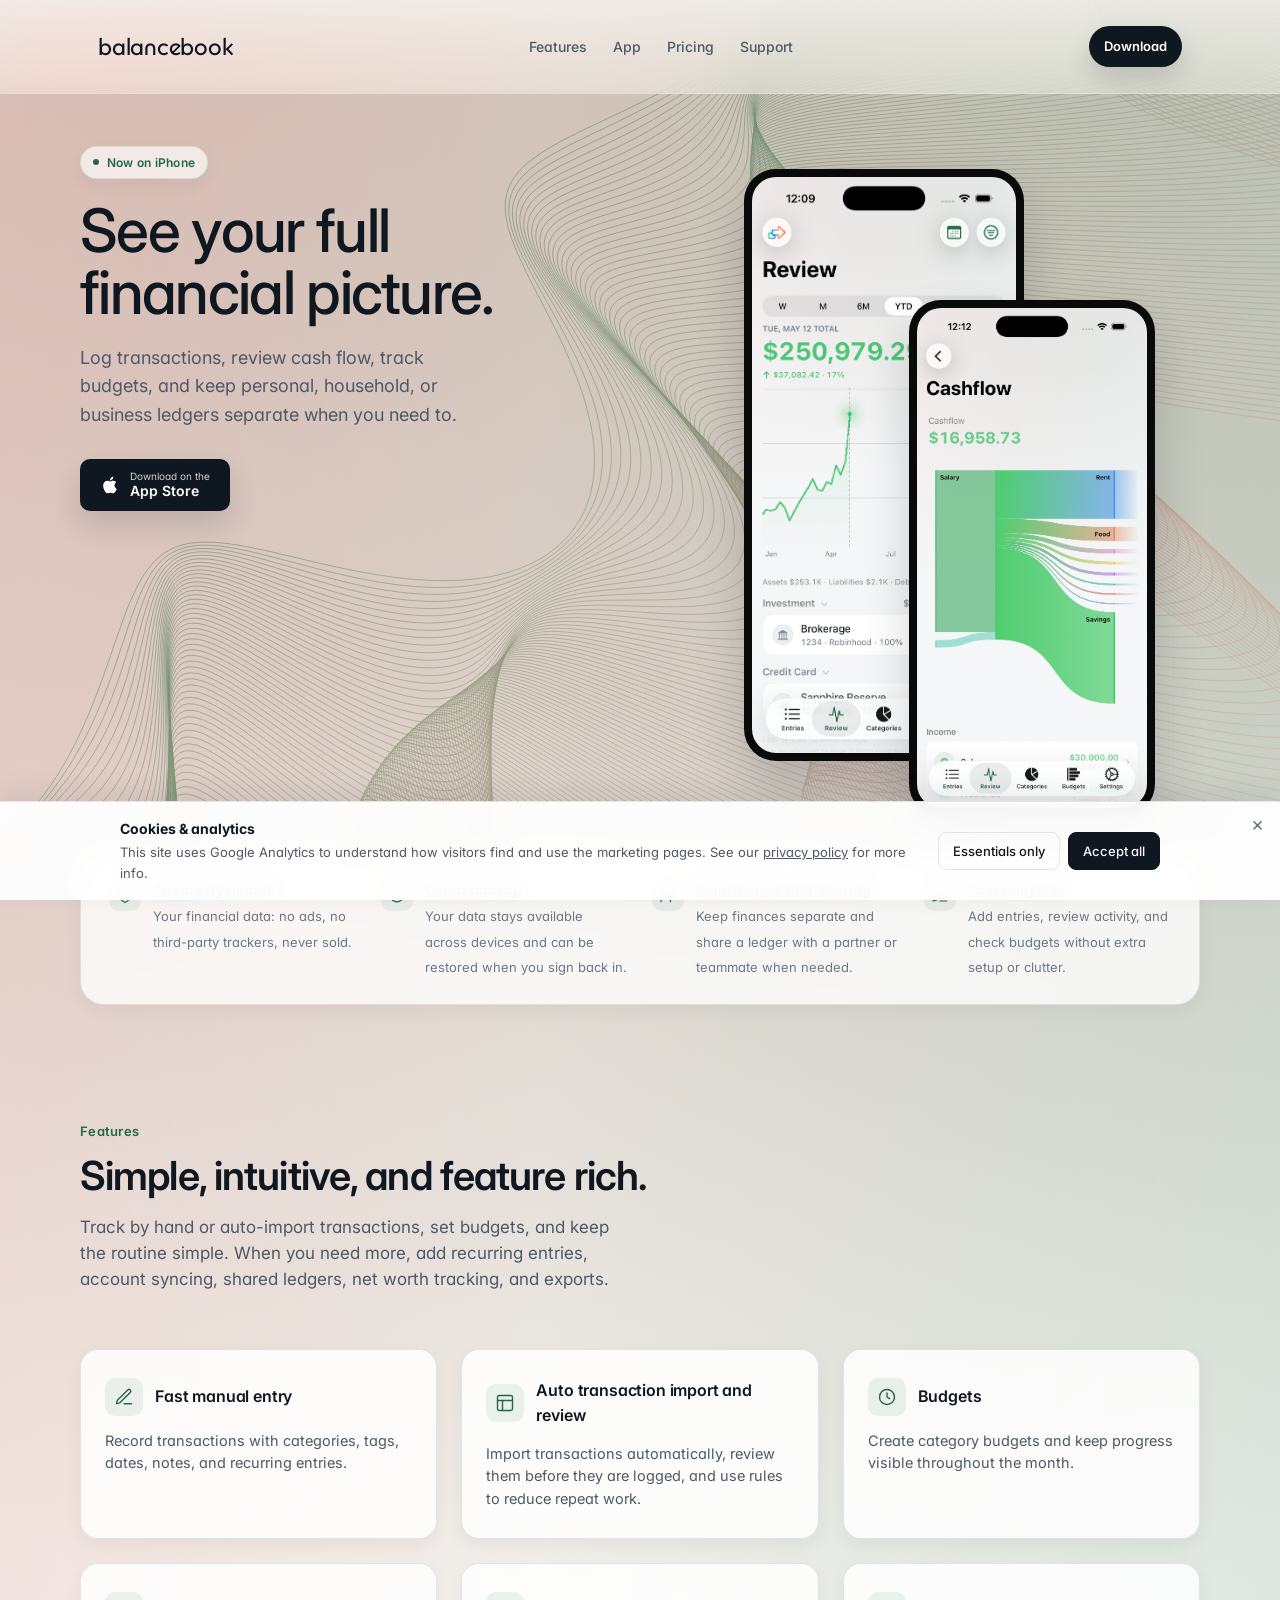
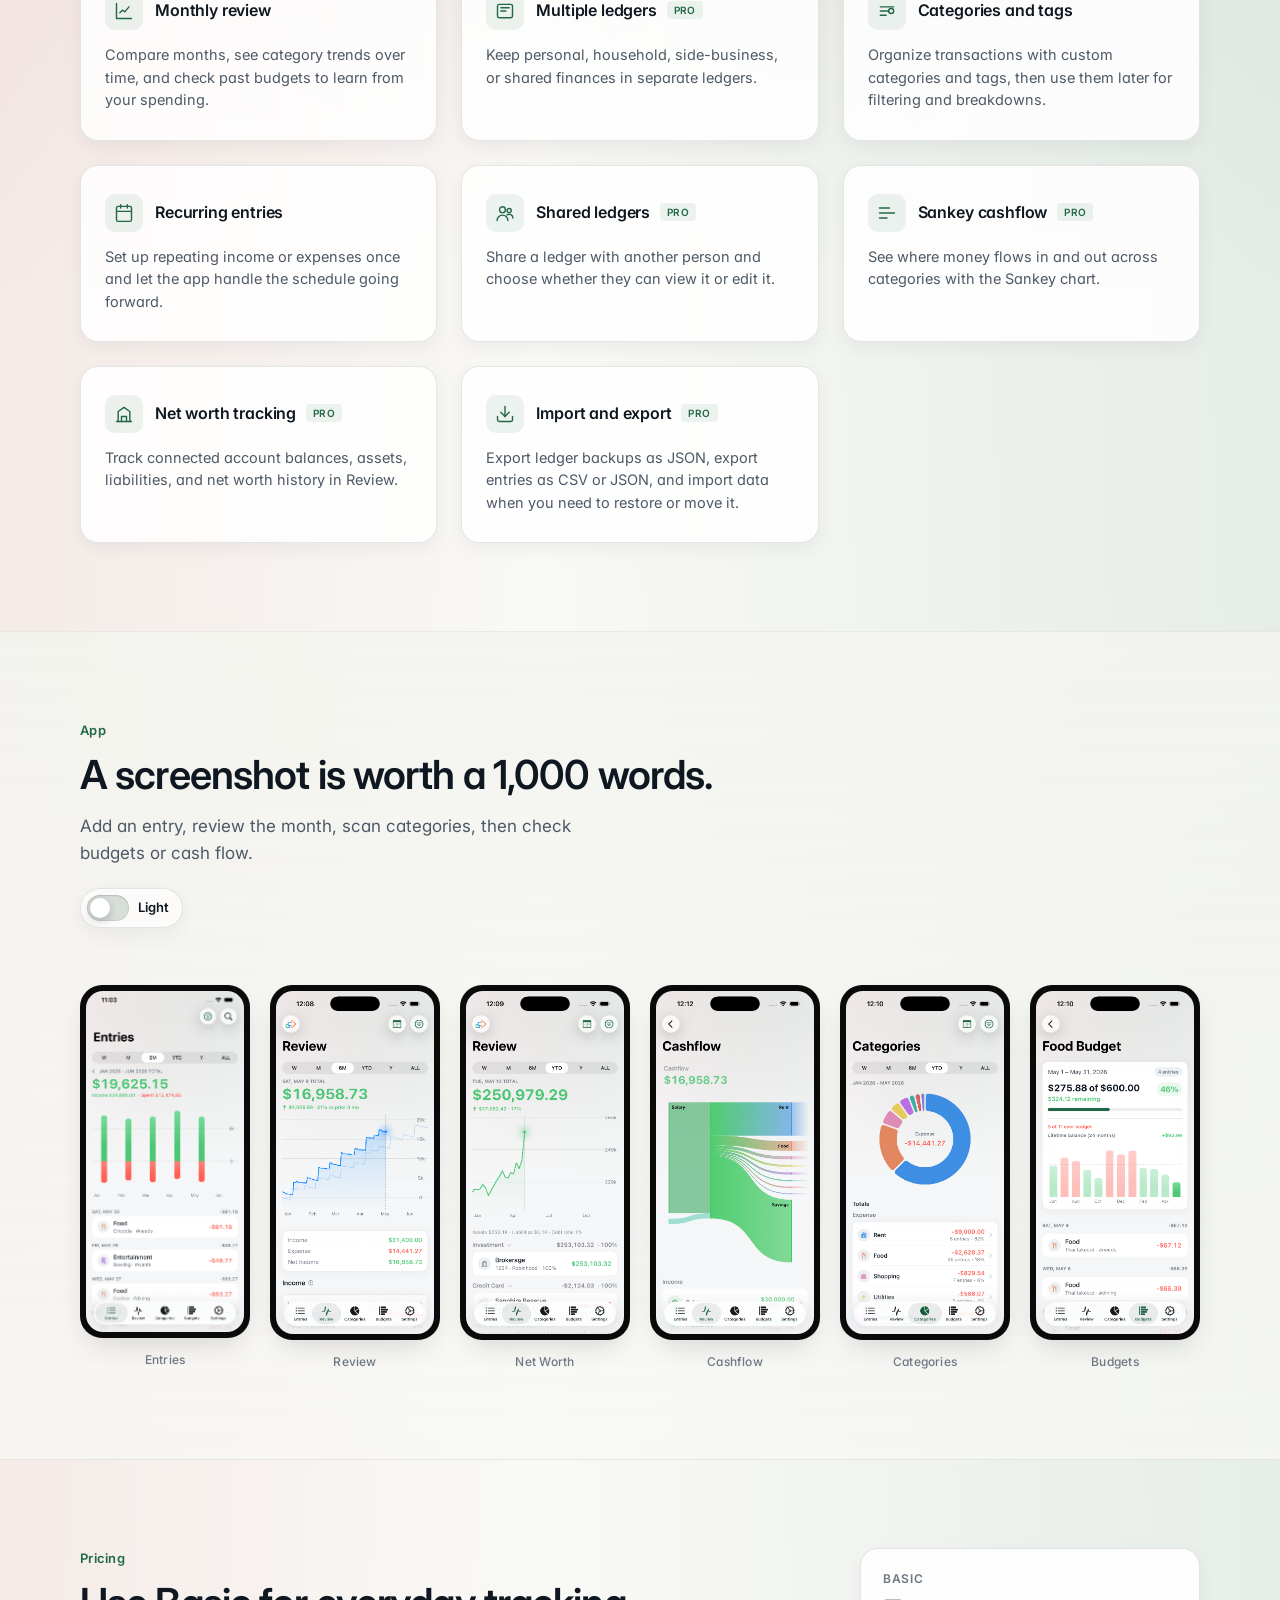
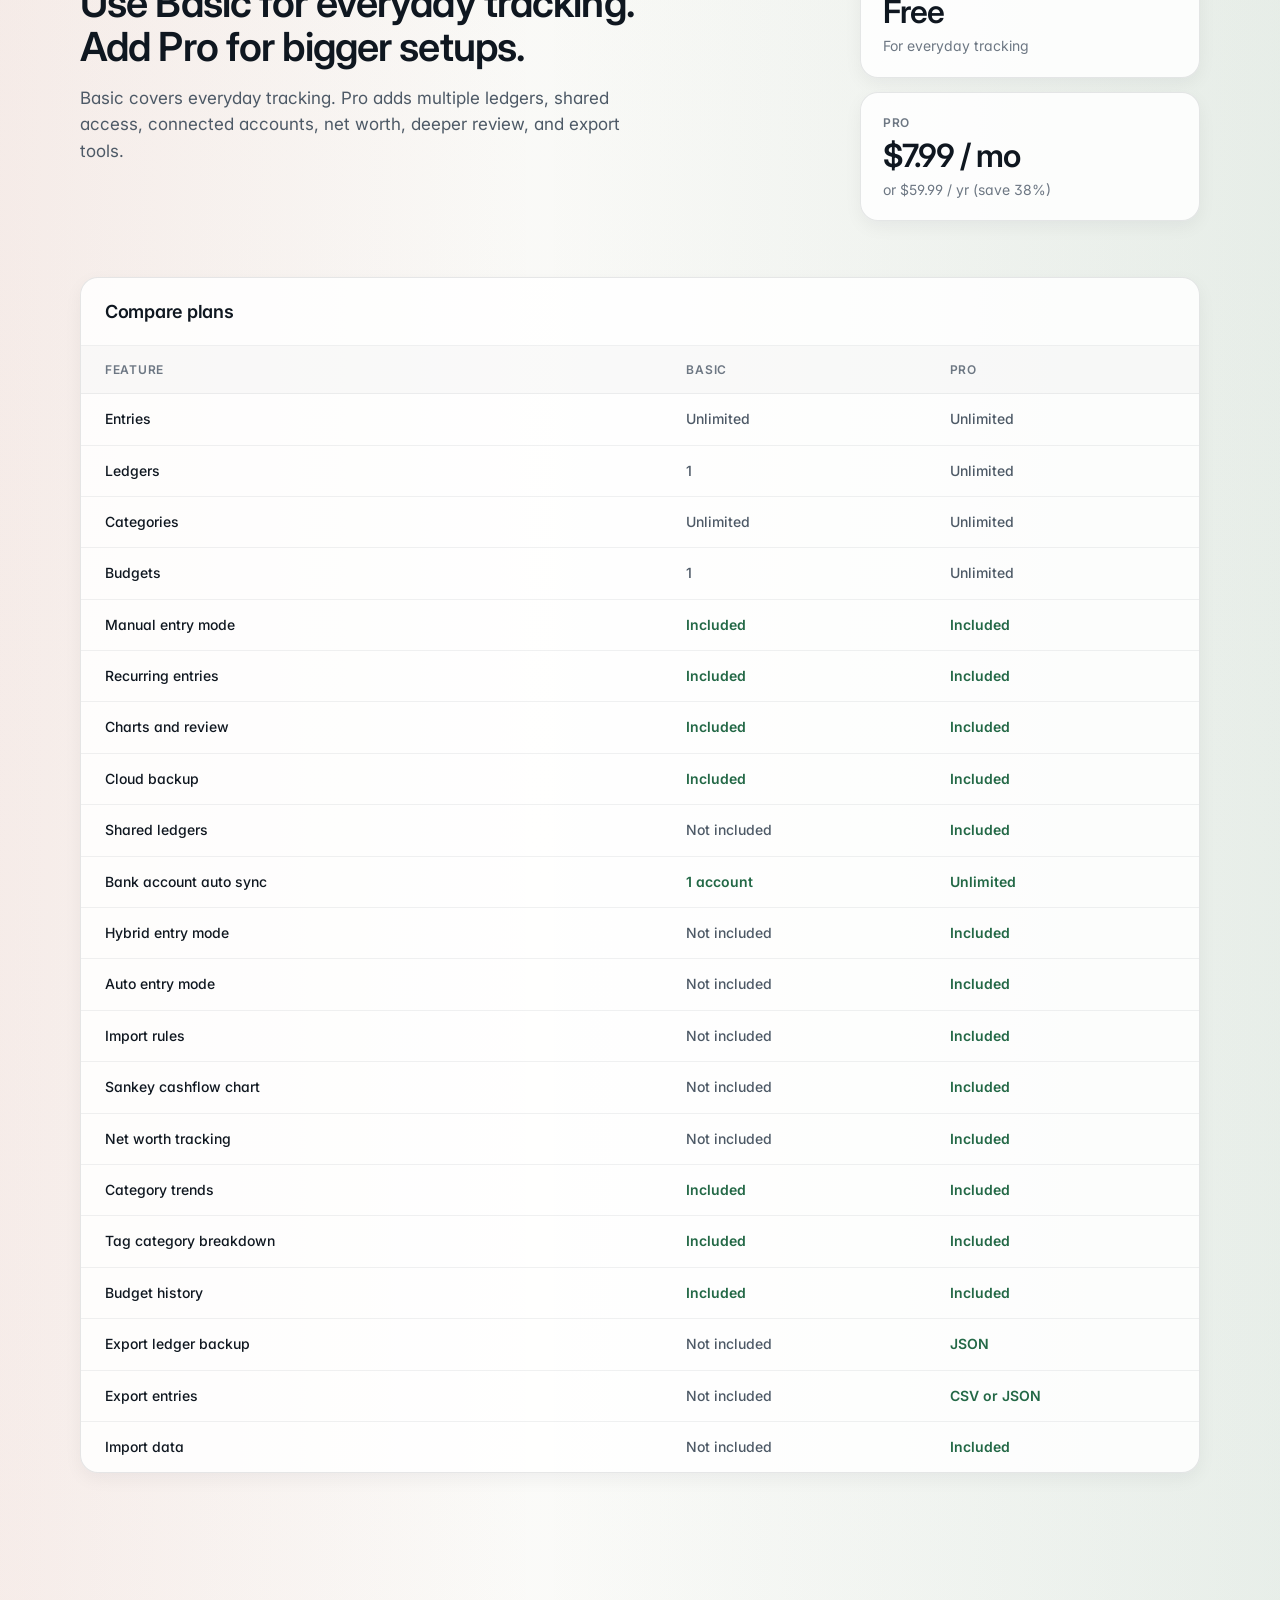
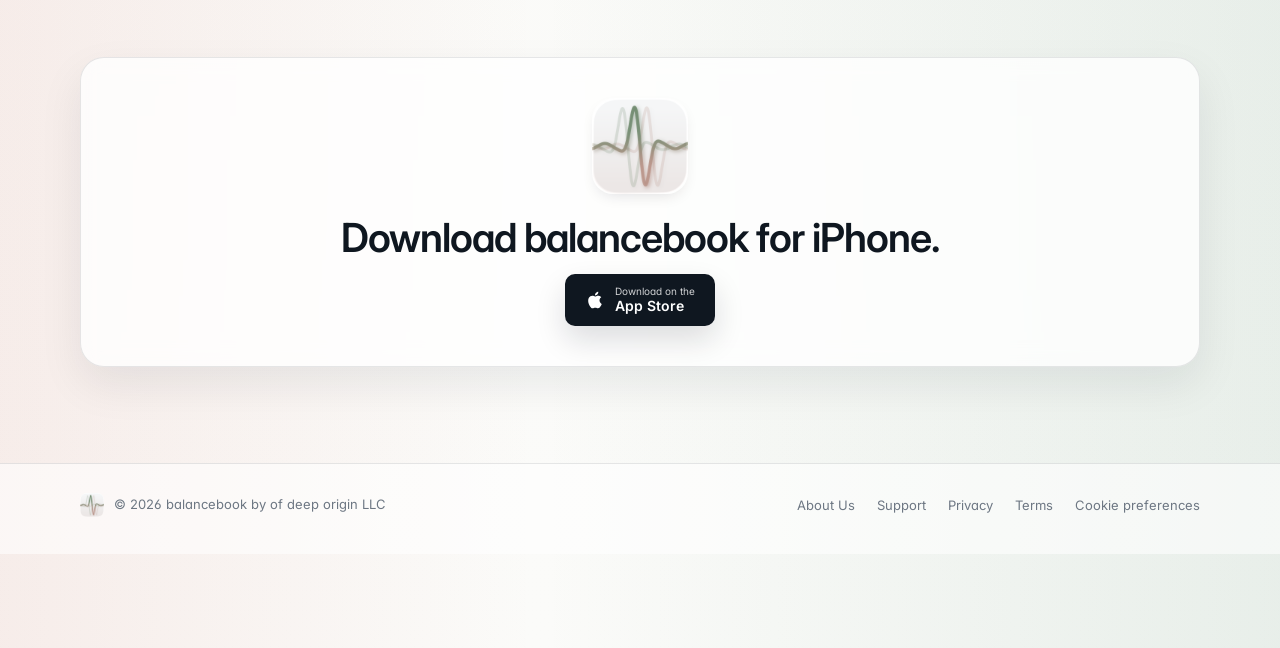
==== commit 8815251c: "Update Entries screenshots and bank-sync tier copy" ====
--- a/index.html
+++ b/index.html
@@ -1213,6 +1213,16 @@
         <article class="feature">
           <div class="feature-head">
             <span class="feature-icon" aria-hidden="true">
+              <svg width="20" height="20" viewBox="0 0 24 24" fill="none" stroke="currentColor" stroke-width="1.7" stroke-linecap="round" stroke-linejoin="round"><rect x="3" y="3" width="18" height="18" rx="2"/><path d="M3 9h18"/><path d="M9 21V9"/></svg>
+            </span>
+            <h3>Auto transaction import and review</h3>
+          </div>
+          <p>Import transactions automatically, review them before they are logged, and use rules to reduce repeat work.</p>
+        </article>
+
+        <article class="feature">
+          <div class="feature-head">
+            <span class="feature-icon" aria-hidden="true">
               <svg width="20" height="20" viewBox="0 0 24 24" fill="none" stroke="currentColor" stroke-width="1.7" stroke-linecap="round" stroke-linejoin="round"><circle cx="12" cy="12" r="9"/><path d="M12 7v5l3 2"/></svg>
             </span>
             <h3>Budgets</h3>
@@ -1258,16 +1268,6 @@
             <h3>Recurring entries</h3>
           </div>
           <p>Set up repeating income or expenses once and let the app handle the schedule going forward.</p>
-        </article>
-
-        <article class="feature">
-          <div class="feature-head">
-            <span class="feature-icon" aria-hidden="true">
-              <svg width="20" height="20" viewBox="0 0 24 24" fill="none" stroke="currentColor" stroke-width="1.7" stroke-linecap="round" stroke-linejoin="round"><rect x="3" y="3" width="18" height="18" rx="2"/><path d="M3 9h18"/><path d="M9 21V9"/></svg>
-            </span>
-            <h3>Bank import and review <span class="pro-tag">Pro</span></h3>
-          </div>
-          <p>Import transactions automatically, review them before they are logged, and use rules to reduce repeat work.</p>
         </article>
 
         <article class="feature">
@@ -1328,8 +1328,8 @@
 
       <div class="screens-grid">
         <div class="screen">
-          <button class="screen-frame" type="button" data-lightbox-src="assets/Simulator Screenshot - iPhone 17 Pro - 2026-05-11 at 23.54.12.png" data-dark-src="assets/Simulator Screenshot - iPhone 17 Pro - 2026-05-11 at 23.54.12.png" data-light-src="assets/Simulator Screenshot - iPhone 17 Pro - 2026-05-12 at 00.08.31.png" data-lightbox-alt="Entries screen">
-            <img src="assets/Simulator Screenshot - iPhone 17 Pro - 2026-05-11 at 23.54.12.png" alt="Entries screen" loading="lazy" />
+          <button class="screen-frame" type="button" data-lightbox-src="assets/Simulator Screenshot - iPhone 14 Plus - 2026-05-31 at 23.04.36.png" data-dark-src="assets/Simulator Screenshot - iPhone 14 Plus - 2026-05-31 at 23.04.36.png" data-light-src="assets/Simulator Screenshot - iPhone 14 Plus - 2026-05-31 at 23.03.59.png" data-lightbox-alt="Entries screen">
+            <img src="assets/Simulator Screenshot - iPhone 14 Plus - 2026-05-31 at 23.04.36.png" alt="Entries screen" loading="lazy" />
           </button>
           <div class="screen-label">Entries</div>
         </div>
@@ -1449,8 +1449,8 @@
             </tr>
             <tr>
               <td>Bank account auto sync</td>
-              <td class="compare-value">Not included</td>
-              <td class="compare-value yes">Included</td>
+              <td class="compare-value yes">1 account</td>
+              <td class="compare-value yes">Unlimited</td>
             </tr>
             <tr>
               <td>Hybrid entry mode</td>
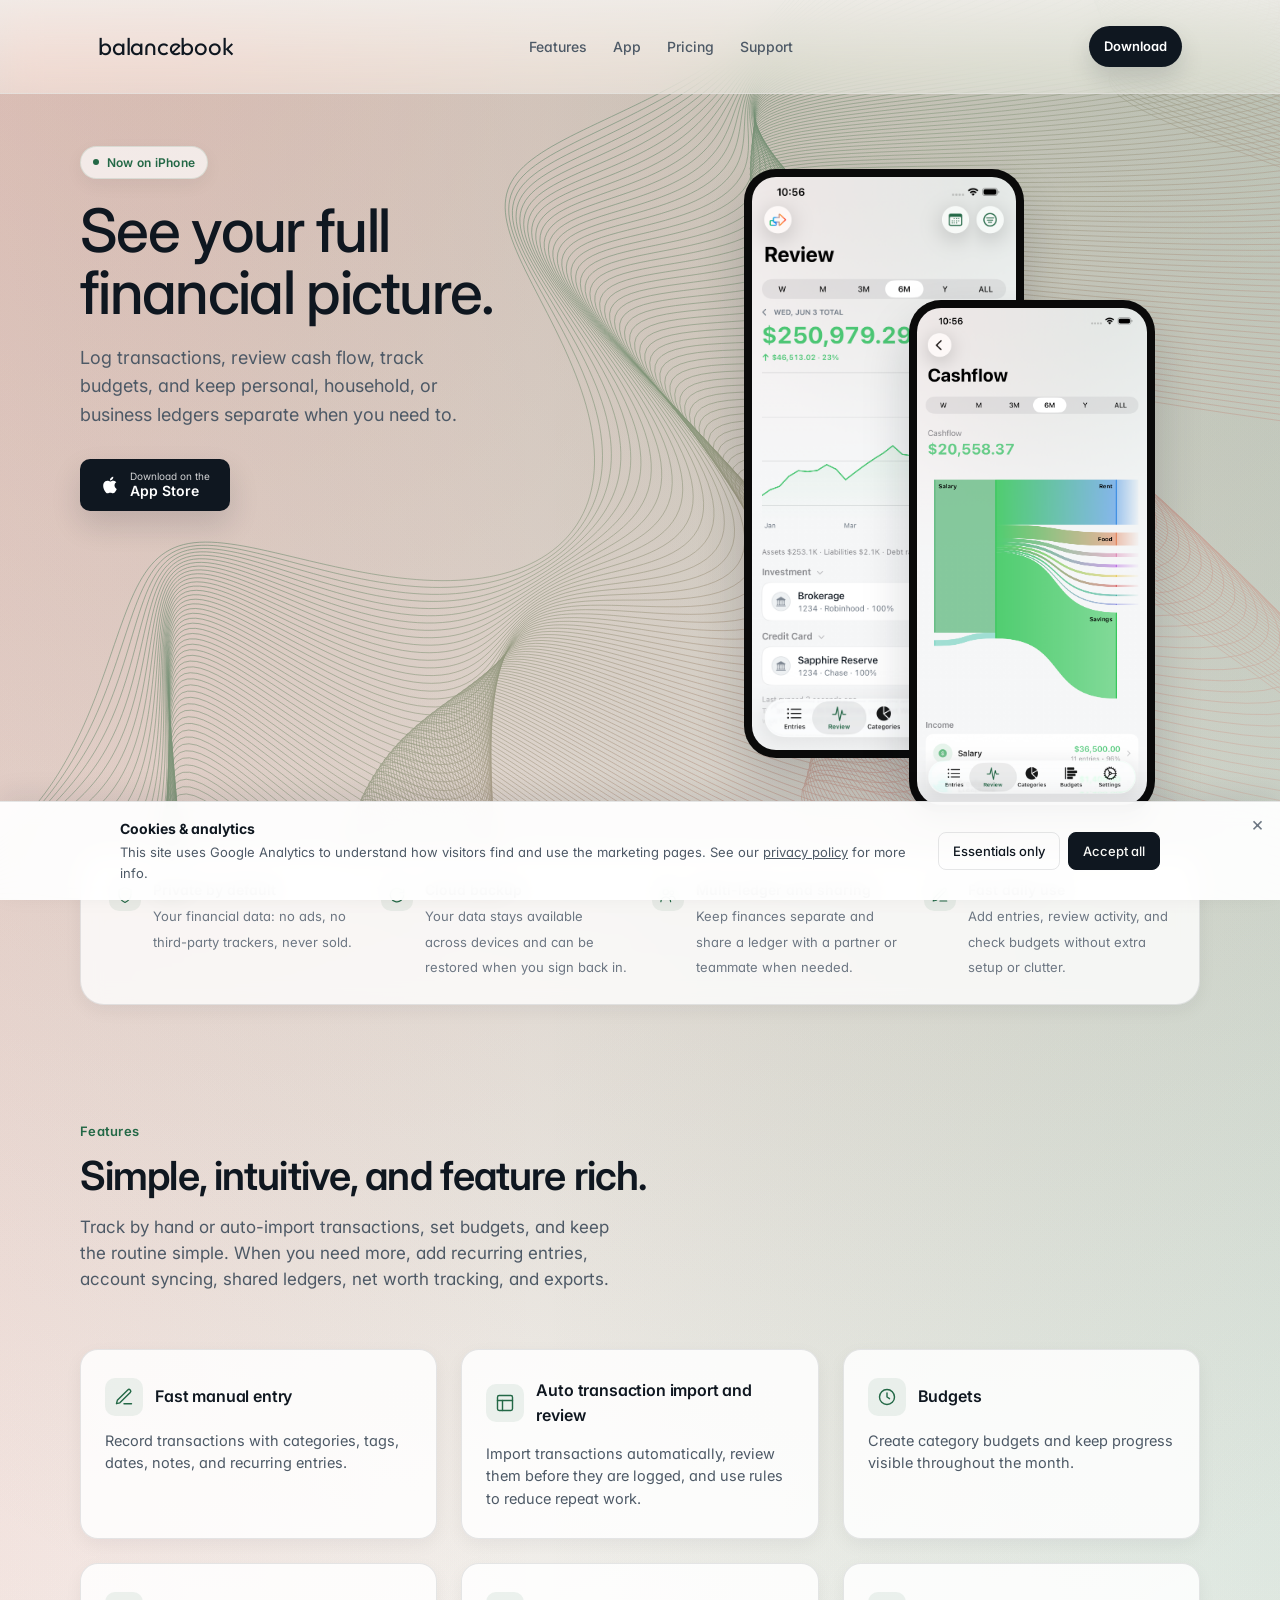
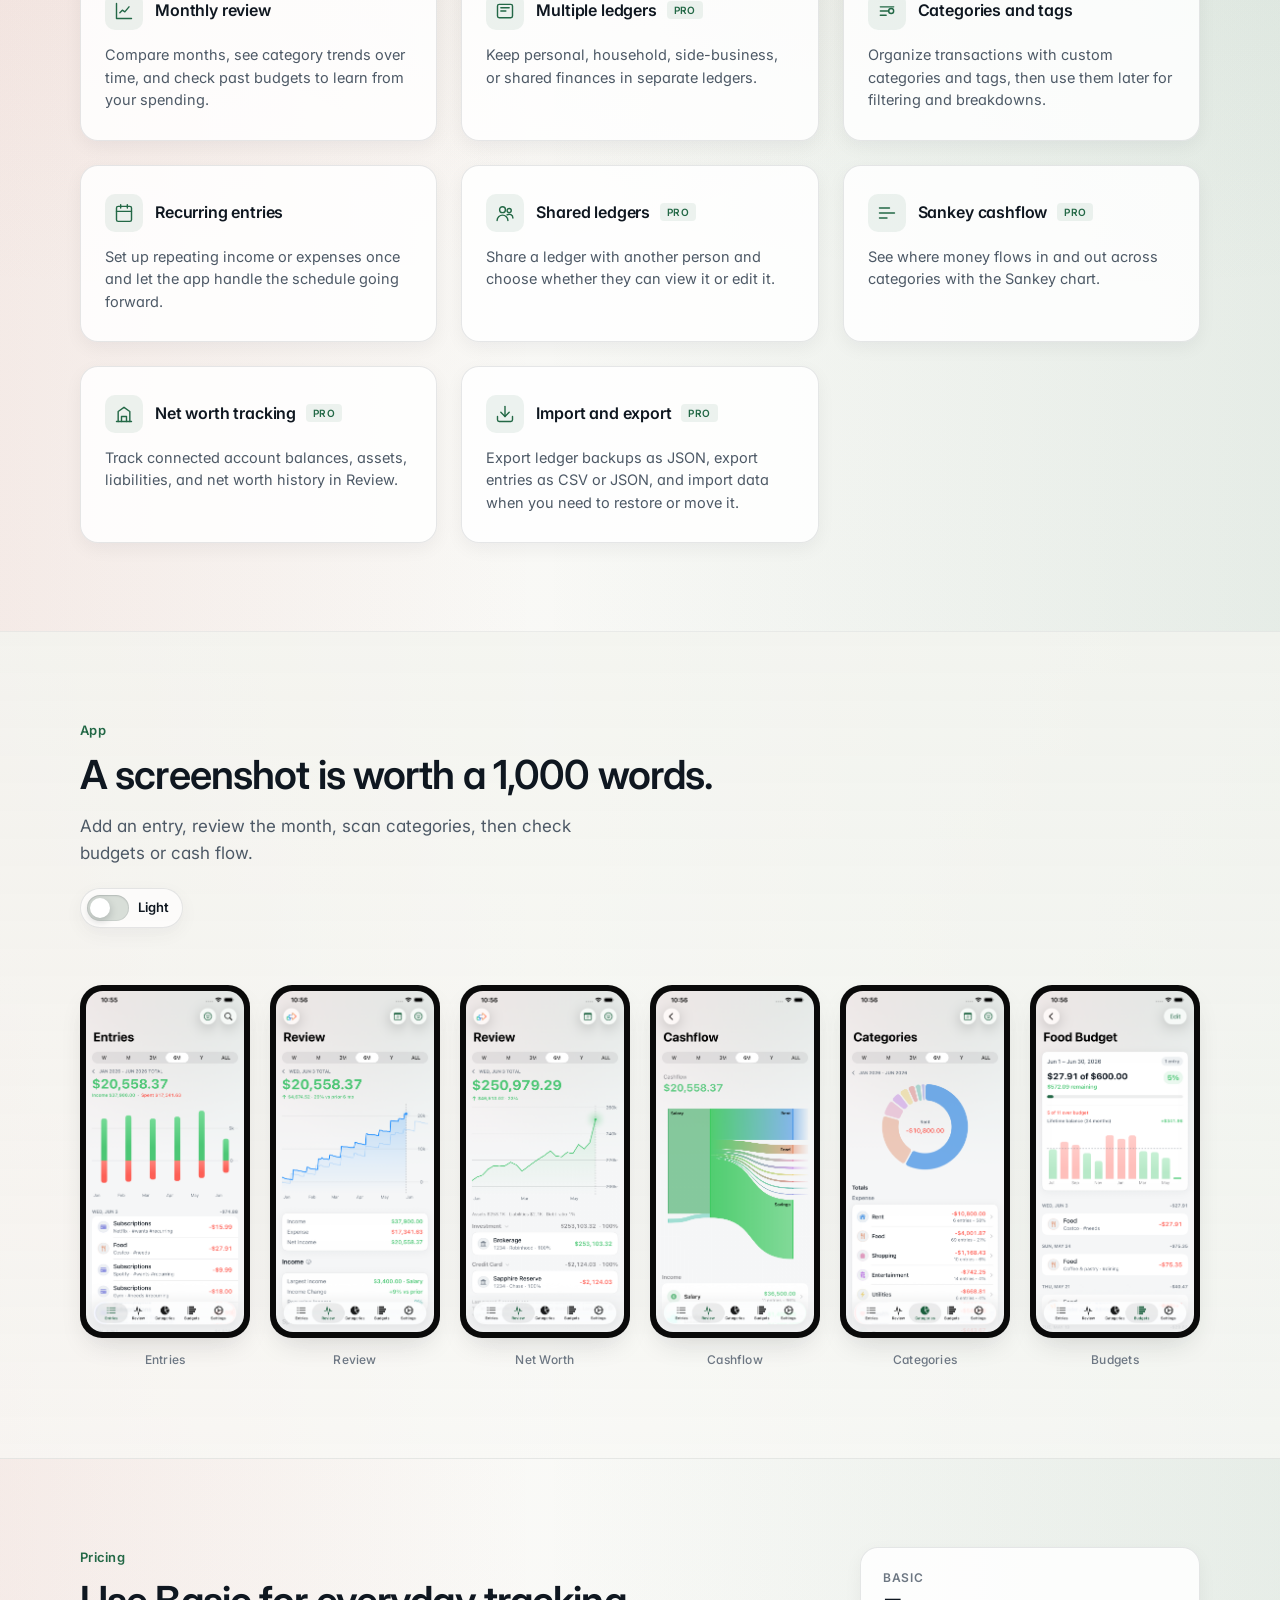
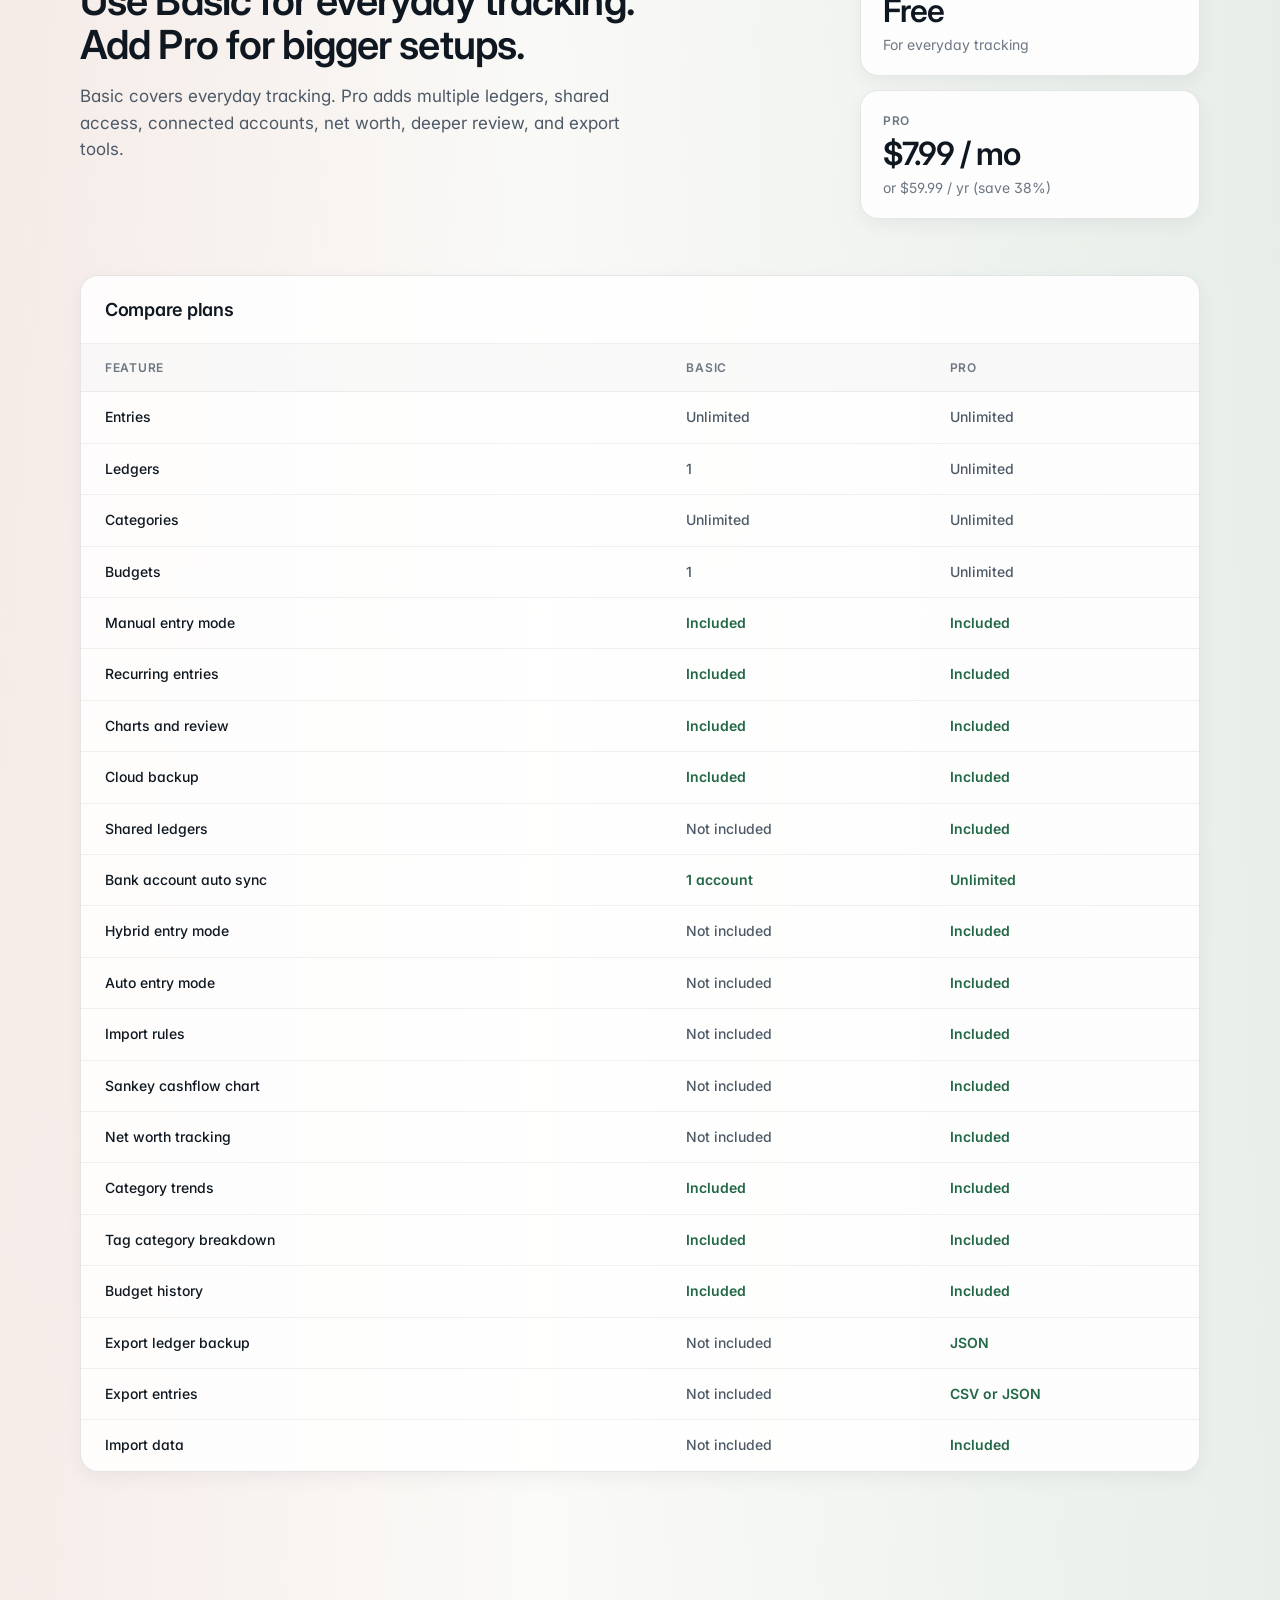
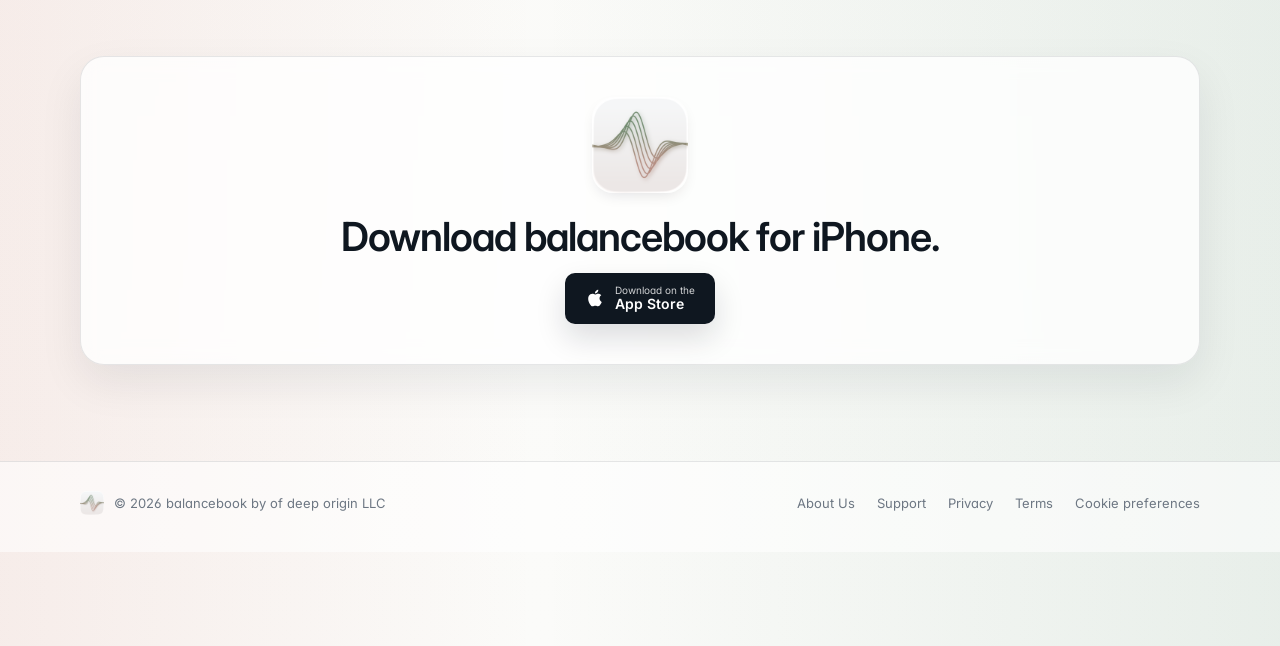
==== commit cecc0bf5: "Refresh screenshots with 3M timeframe + light/dark pairs" ====
--- a/index.html
+++ b/index.html
@@ -1137,11 +1137,11 @@
       <div class="hero-visual">
         <div class="hero-stack">
           <div class="shot shot-main">
-            <img src="assets/Simulator Screenshot - iPhone 17 Pro - 2026-05-12 at 00.07.16.png" alt="balancebook net worth screen" loading="eager" data-theme-image data-light-src="assets/Simulator Screenshot - iPhone 17 Pro - 2026-05-12 at 00.09.14.png" data-dark-src="assets/Simulator Screenshot - iPhone 17 Pro - 2026-05-12 at 00.07.16.png" />
+            <img src="assets/Simulator Screenshot - iPhone 14 Plus - 2026-06-03 at 22.54.33.png" alt="balancebook net worth screen" loading="eager" data-theme-image data-light-src="assets/Simulator Screenshot - iPhone 14 Plus - 2026-06-03 at 22.56.18.png" data-dark-src="assets/Simulator Screenshot - iPhone 14 Plus - 2026-06-03 at 22.54.33.png" />
           </div>
 
           <div class="shot shot-side">
-            <img src="assets/Simulator Screenshot - iPhone 17 Pro - 2026-05-12 at 00.07.31.png" alt="balancebook Sankey cashflow screen" loading="lazy" data-theme-image data-light-src="assets/Simulator Screenshot - iPhone 17 Pro - 2026-05-12 at 00.12.47.png" data-dark-src="assets/Simulator Screenshot - iPhone 17 Pro - 2026-05-12 at 00.07.31.png" />
+            <img src="assets/Simulator Screenshot - iPhone 14 Plus - 2026-06-03 at 22.54.49.png" alt="balancebook Sankey cashflow screen" loading="lazy" data-theme-image data-light-src="assets/Simulator Screenshot - iPhone 14 Plus - 2026-06-03 at 22.56.25.png" data-dark-src="assets/Simulator Screenshot - iPhone 14 Plus - 2026-06-03 at 22.54.49.png" />
           </div>
         </div>
       </div>
@@ -1328,38 +1328,38 @@
 
       <div class="screens-grid">
         <div class="screen">
-          <button class="screen-frame" type="button" data-lightbox-src="assets/Simulator Screenshot - iPhone 14 Plus - 2026-05-31 at 23.04.36.png" data-dark-src="assets/Simulator Screenshot - iPhone 14 Plus - 2026-05-31 at 23.04.36.png" data-light-src="assets/Simulator Screenshot - iPhone 14 Plus - 2026-05-31 at 23.03.59.png" data-lightbox-alt="Entries screen">
-            <img src="assets/Simulator Screenshot - iPhone 14 Plus - 2026-05-31 at 23.04.36.png" alt="Entries screen" loading="lazy" />
+          <button class="screen-frame" type="button" data-lightbox-src="assets/Simulator Screenshot - iPhone 14 Plus - 2026-06-03 at 22.53.31.png" data-dark-src="assets/Simulator Screenshot - iPhone 14 Plus - 2026-06-03 at 22.53.31.png" data-light-src="assets/Simulator Screenshot - iPhone 14 Plus - 2026-06-03 at 22.55.43.png" data-lightbox-alt="Entries screen">
+            <img src="assets/Simulator Screenshot - iPhone 14 Plus - 2026-06-03 at 22.53.31.png" alt="Entries screen" loading="lazy" />
           </button>
           <div class="screen-label">Entries</div>
         </div>
         <div class="screen">
-          <button class="screen-frame" type="button" data-lightbox-src="assets/Simulator Screenshot - iPhone 17 Pro - 2026-05-11 at 23.54.56.png" data-dark-src="assets/Simulator Screenshot - iPhone 17 Pro - 2026-05-11 at 23.54.56.png" data-light-src="assets/Simulator Screenshot - iPhone 17 Pro - 2026-05-12 at 00.08.53.png" data-lightbox-alt="Review screen">
-            <img src="assets/Simulator Screenshot - iPhone 17 Pro - 2026-05-11 at 23.54.56.png" alt="Review screen" loading="lazy" />
+          <button class="screen-frame" type="button" data-lightbox-src="assets/Simulator Screenshot - iPhone 14 Plus - 2026-06-03 at 22.53.46.png" data-dark-src="assets/Simulator Screenshot - iPhone 14 Plus - 2026-06-03 at 22.53.46.png" data-light-src="assets/Simulator Screenshot - iPhone 14 Plus - 2026-06-03 at 22.56.04.png" data-lightbox-alt="Review screen">
+            <img src="assets/Simulator Screenshot - iPhone 14 Plus - 2026-06-03 at 22.53.46.png" alt="Review screen" loading="lazy" />
           </button>
           <div class="screen-label">Review</div>
         </div>
         <div class="screen">
-          <button class="screen-frame" type="button" data-lightbox-src="assets/Simulator Screenshot - iPhone 17 Pro - 2026-05-12 at 00.07.16.png" data-dark-src="assets/Simulator Screenshot - iPhone 17 Pro - 2026-05-12 at 00.07.16.png" data-light-src="assets/Simulator Screenshot - iPhone 17 Pro - 2026-05-12 at 00.09.14.png" data-lightbox-alt="Net Worth screen">
-            <img src="assets/Simulator Screenshot - iPhone 17 Pro - 2026-05-12 at 00.07.16.png" alt="Net Worth screen" loading="lazy" />
+          <button class="screen-frame" type="button" data-lightbox-src="assets/Simulator Screenshot - iPhone 14 Plus - 2026-06-03 at 22.54.33.png" data-dark-src="assets/Simulator Screenshot - iPhone 14 Plus - 2026-06-03 at 22.54.33.png" data-light-src="assets/Simulator Screenshot - iPhone 14 Plus - 2026-06-03 at 22.56.18.png" data-lightbox-alt="Net Worth screen">
+            <img src="assets/Simulator Screenshot - iPhone 14 Plus - 2026-06-03 at 22.54.33.png" alt="Net Worth screen" loading="lazy" />
           </button>
           <div class="screen-label">Net Worth</div>
         </div>
         <div class="screen">
-          <button class="screen-frame" type="button" data-lightbox-src="assets/Simulator Screenshot - iPhone 17 Pro - 2026-05-12 at 00.07.31.png" data-dark-src="assets/Simulator Screenshot - iPhone 17 Pro - 2026-05-12 at 00.07.31.png" data-light-src="assets/Simulator Screenshot - iPhone 17 Pro - 2026-05-12 at 00.12.47.png" data-lightbox-alt="Cashflow screen">
-            <img src="assets/Simulator Screenshot - iPhone 17 Pro - 2026-05-12 at 00.07.31.png" alt="Cashflow screen" loading="lazy" />
+          <button class="screen-frame" type="button" data-lightbox-src="assets/Simulator Screenshot - iPhone 14 Plus - 2026-06-03 at 22.54.49.png" data-dark-src="assets/Simulator Screenshot - iPhone 14 Plus - 2026-06-03 at 22.54.49.png" data-light-src="assets/Simulator Screenshot - iPhone 14 Plus - 2026-06-03 at 22.56.25.png" data-lightbox-alt="Cashflow screen">
+            <img src="assets/Simulator Screenshot - iPhone 14 Plus - 2026-06-03 at 22.54.49.png" alt="Cashflow screen" loading="lazy" />
           </button>
           <div class="screen-label">Cashflow</div>
         </div>
         <div class="screen">
-          <button class="screen-frame" type="button" data-lightbox-src="assets/Simulator Screenshot - iPhone 17 Pro - 2026-05-12 at 00.09.57.png" data-dark-src="assets/Simulator Screenshot - iPhone 17 Pro - 2026-05-12 at 00.09.57.png" data-light-src="assets/Simulator Screenshot - iPhone 17 Pro - 2026-05-12 at 00.10.05.png" data-lightbox-alt="Categories screen">
-            <img src="assets/Simulator Screenshot - iPhone 17 Pro - 2026-05-12 at 00.09.57.png" alt="Categories screen" loading="lazy" />
+          <button class="screen-frame" type="button" data-lightbox-src="assets/Simulator Screenshot - iPhone 14 Plus - 2026-06-03 at 22.55.18.png" data-dark-src="assets/Simulator Screenshot - iPhone 14 Plus - 2026-06-03 at 22.55.18.png" data-light-src="assets/Simulator Screenshot - iPhone 14 Plus - 2026-06-03 at 22.56.31.png" data-lightbox-alt="Categories screen">
+            <img src="assets/Simulator Screenshot - iPhone 14 Plus - 2026-06-03 at 22.55.18.png" alt="Categories screen" loading="lazy" />
           </button>
           <div class="screen-label">Categories</div>
         </div>
         <div class="screen">
-          <button class="screen-frame" type="button" data-lightbox-src="assets/Simulator Screenshot - iPhone 17 Pro - 2026-05-12 at 00.07.40.png" data-dark-src="assets/Simulator Screenshot - iPhone 17 Pro - 2026-05-12 at 00.07.40.png" data-light-src="assets/Simulator Screenshot - iPhone 17 Pro - 2026-05-12 at 00.10.16.png" data-lightbox-alt="Budgets screen">
-            <img src="assets/Simulator Screenshot - iPhone 17 Pro - 2026-05-12 at 00.07.40.png" alt="Budgets screen" loading="lazy" />
+          <button class="screen-frame" type="button" data-lightbox-src="assets/Simulator Screenshot - iPhone 14 Plus - 2026-06-03 at 22.55.03.png" data-dark-src="assets/Simulator Screenshot - iPhone 14 Plus - 2026-06-03 at 22.55.03.png" data-light-src="assets/Simulator Screenshot - iPhone 14 Plus - 2026-06-03 at 22.56.37.png" data-lightbox-alt="Budgets screen">
+            <img src="assets/Simulator Screenshot - iPhone 14 Plus - 2026-06-03 at 22.55.03.png" alt="Budgets screen" loading="lazy" />
           </button>
           <div class="screen-label">Budgets</div>
         </div>
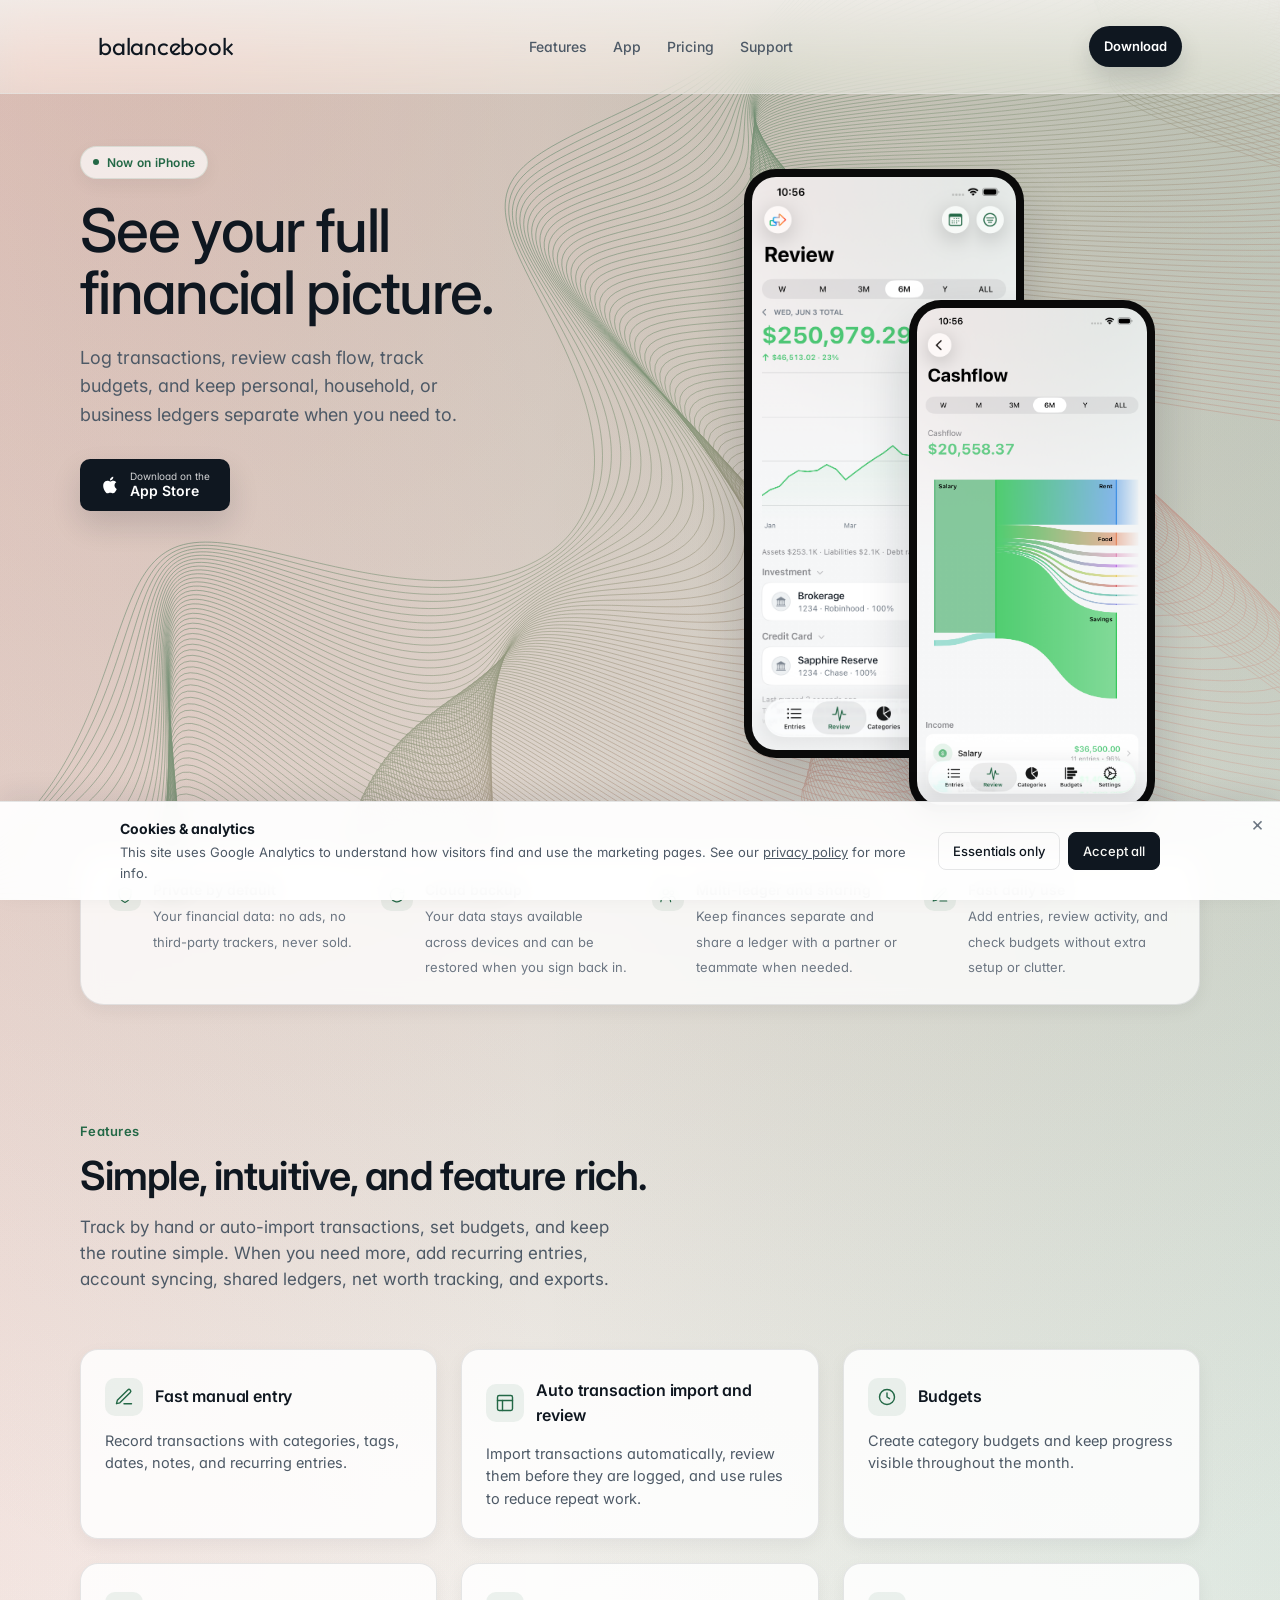
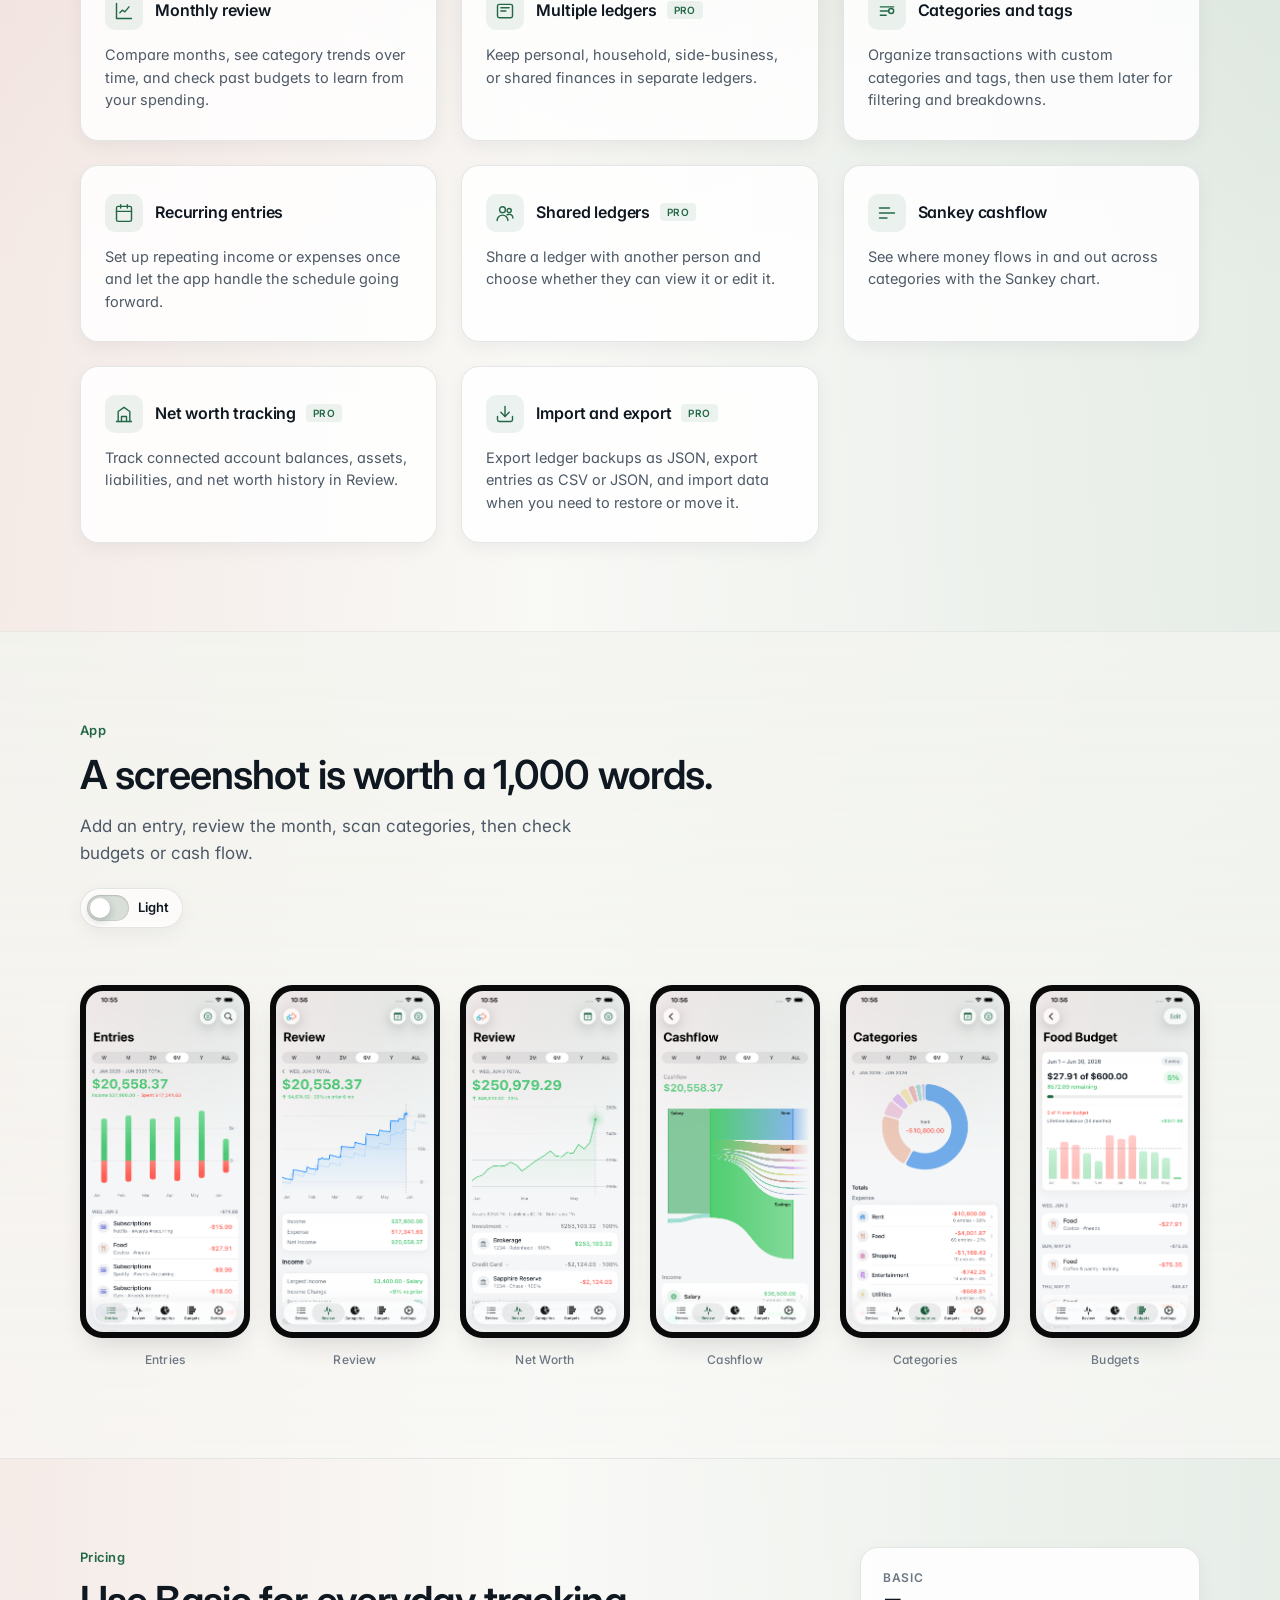
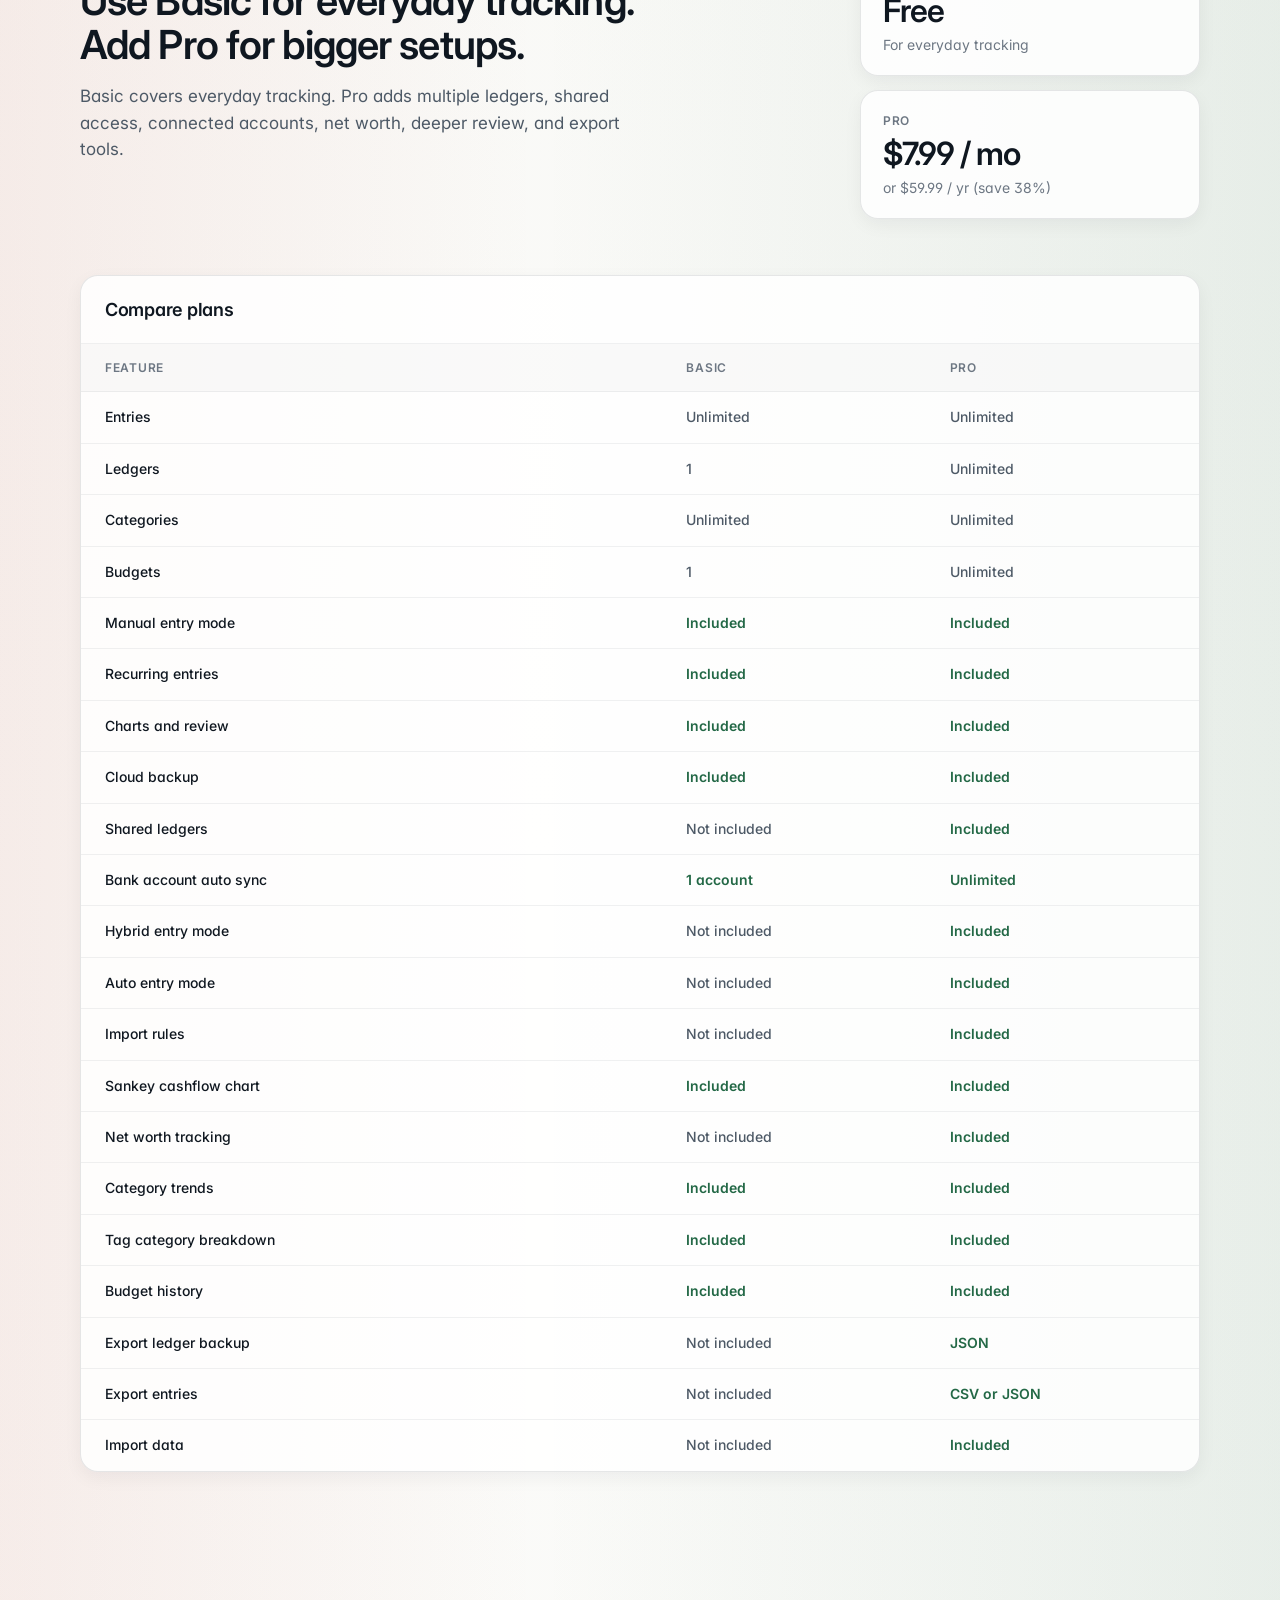
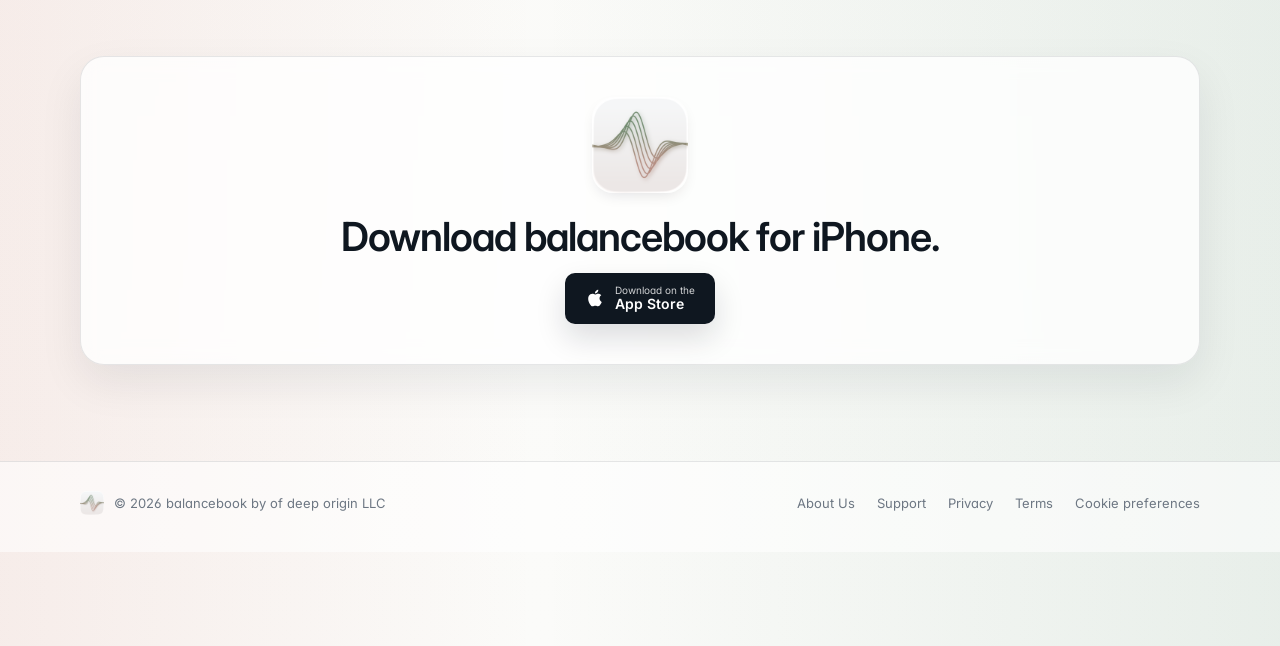
==== commit 107527f3: "Sankey cashflow is now a free feature (remove Pro tag + update plan comparison)" ====
--- a/index.html
+++ b/index.html
@@ -1113,7 +1113,7 @@
         <li><a href="#pricing">Pricing</a></li>
         <li><a href="support.html">Support</a></li>
       </ul>
-      <a class="nav-cta" href="https://apps.apple.com/app/id6760606996" target="_blank" rel="noopener noreferrer">Download</a>
+      <a class="nav-cta" href="https://apps.apple.com/app/apple-store/id6760606996?pt=128606786&ct=Website&mt=8" target="_blank" rel="noopener noreferrer">Download</a>
     </div>
   </nav>
 
@@ -1124,7 +1124,7 @@
         <h1>See your full financial picture.</h1>
         <p>Log transactions, review cash flow, track budgets, and keep personal, household, or business ledgers separate when you need to.</p>
         <div class="hero-actions">
-          <a href="https://apps.apple.com/app/id6760606996" class="btn-appstore" target="_blank" rel="noopener noreferrer">
+          <a href="https://apps.apple.com/app/apple-store/id6760606996?pt=128606786&ct=Website&mt=8" class="btn-appstore" target="_blank" rel="noopener noreferrer">
             <svg width="20" height="20" viewBox="0 0 24 24" fill="currentColor" aria-hidden="true"><path d="M18.71 19.5c-.83 1.24-1.71 2.45-3.05 2.47-1.34.03-1.77-.79-3.29-.79-1.53 0-2 .77-3.27.82-1.31.05-2.3-1.32-3.14-2.53C4.25 17 2.94 12.45 4.7 9.39c.87-1.52 2.43-2.48 4.12-2.51 1.28-.02 2.5.87 3.29.87.78 0 2.26-1.07 3.8-.91.65.03 2.47.26 3.64 1.98-.09.06-2.17 1.28-2.15 3.81.03 3.02 2.65 4.03 2.68 4.04-.03.07-.42 1.44-1.38 2.83M13 3.5c.73-.83 1.94-1.46 2.94-1.5.13 1.17-.34 2.35-1.04 3.19-.69.85-1.83 1.51-2.95 1.42-.15-1.15.41-2.35 1.05-3.11z"/></svg>
             <span class="btn-appstore-text">
               <small>Download on the</small>
@@ -1285,7 +1285,7 @@
             <span class="feature-icon" aria-hidden="true">
               <svg width="20" height="20" viewBox="0 0 24 24" fill="none" stroke="currentColor" stroke-width="1.7" stroke-linecap="round" stroke-linejoin="round"><path d="M3 6h12"/><path d="M3 12h18"/><path d="M3 18h9"/></svg>
             </span>
-            <h3>Sankey cashflow <span class="pro-tag">Pro</span></h3>
+            <h3>Sankey cashflow</h3>
           </div>
           <p>See where money flows in and out across categories with the Sankey chart.</p>
         </article>
@@ -1469,7 +1469,7 @@
             </tr>
             <tr>
               <td>Sankey cashflow chart</td>
-              <td class="compare-value">Not included</td>
+              <td class="compare-value yes">Included</td>
               <td class="compare-value yes">Included</td>
             </tr>
             <tr>
@@ -1518,7 +1518,7 @@
       <div class="cta-panel">
         <img src="assets/AppIcon-iOS-Default-1024x1024@1x.png" alt="" data-theme-icon data-light-src="assets/AppIcon-iOS-Default-1024x1024@1x.png" data-dark-src="assets/AppIcon-iOS-Dark-1024x1024@1x.png" />
         <h2>Download balancebook for iPhone.</h2>
-        <a href="https://apps.apple.com/app/id6760606996" class="btn-appstore" style="display:inline-flex;" target="_blank" rel="noopener noreferrer">
+        <a href="https://apps.apple.com/app/apple-store/id6760606996?pt=128606786&ct=Website&mt=8" class="btn-appstore" style="display:inline-flex;" target="_blank" rel="noopener noreferrer">
           <svg width="20" height="20" viewBox="0 0 24 24" fill="currentColor" aria-hidden="true"><path d="M18.71 19.5c-.83 1.24-1.71 2.45-3.05 2.47-1.34.03-1.77-.79-3.29-.79-1.53 0-2 .77-3.27.82-1.31.05-2.3-1.32-3.14-2.53C4.25 17 2.94 12.45 4.7 9.39c.87-1.52 2.43-2.48 4.12-2.51 1.28-.02 2.5.87 3.29.87.78 0 2.26-1.07 3.8-.91.65.03 2.47.26 3.64 1.98-.09.06-2.17 1.28-2.15 3.81.03 3.02 2.65 4.03 2.68 4.04-.03.07-.42 1.44-1.38 2.83M13 3.5c.73-.83 1.94-1.46 2.94-1.5.13 1.17-.34 2.35-1.04 3.19-.69.85-1.83 1.51-2.95 1.42-.15-1.15.41-2.35 1.05-3.11z"/></svg>
           <span class="btn-appstore-text">
             <small>Download on the</small>
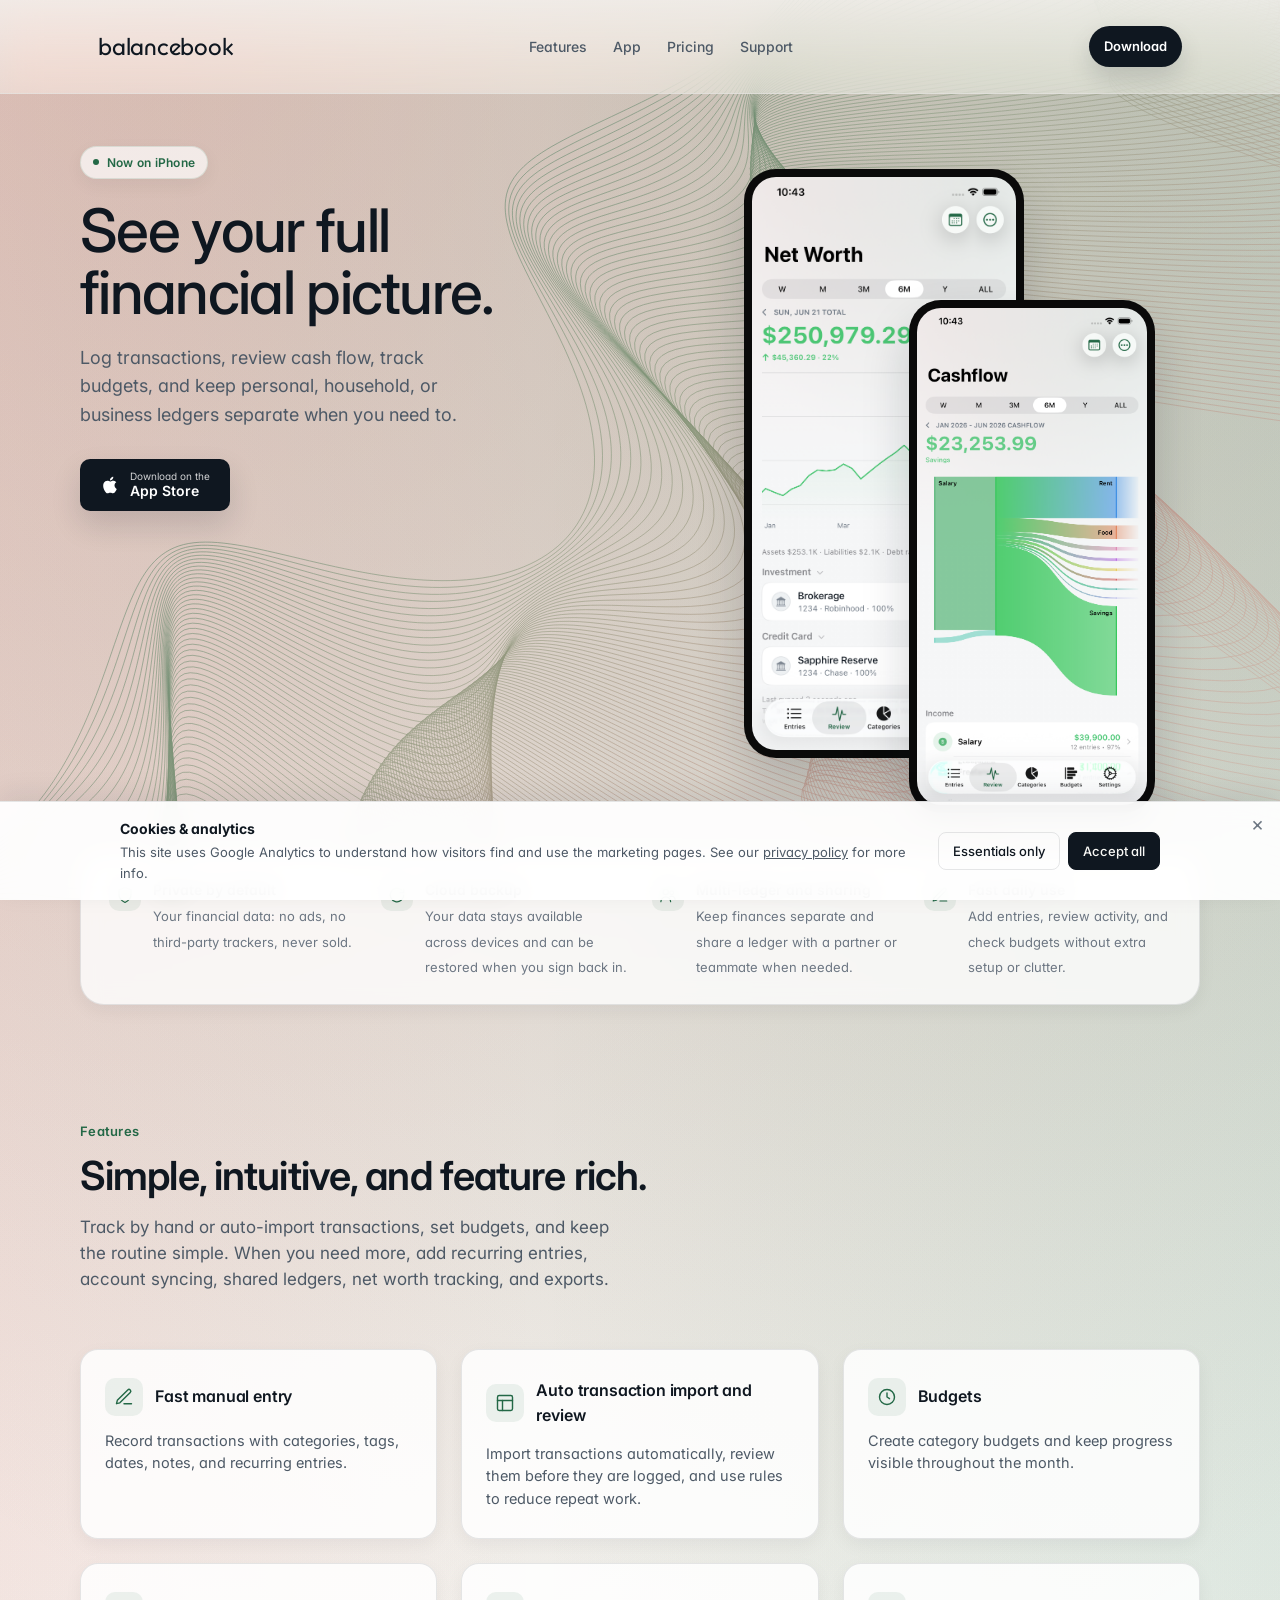
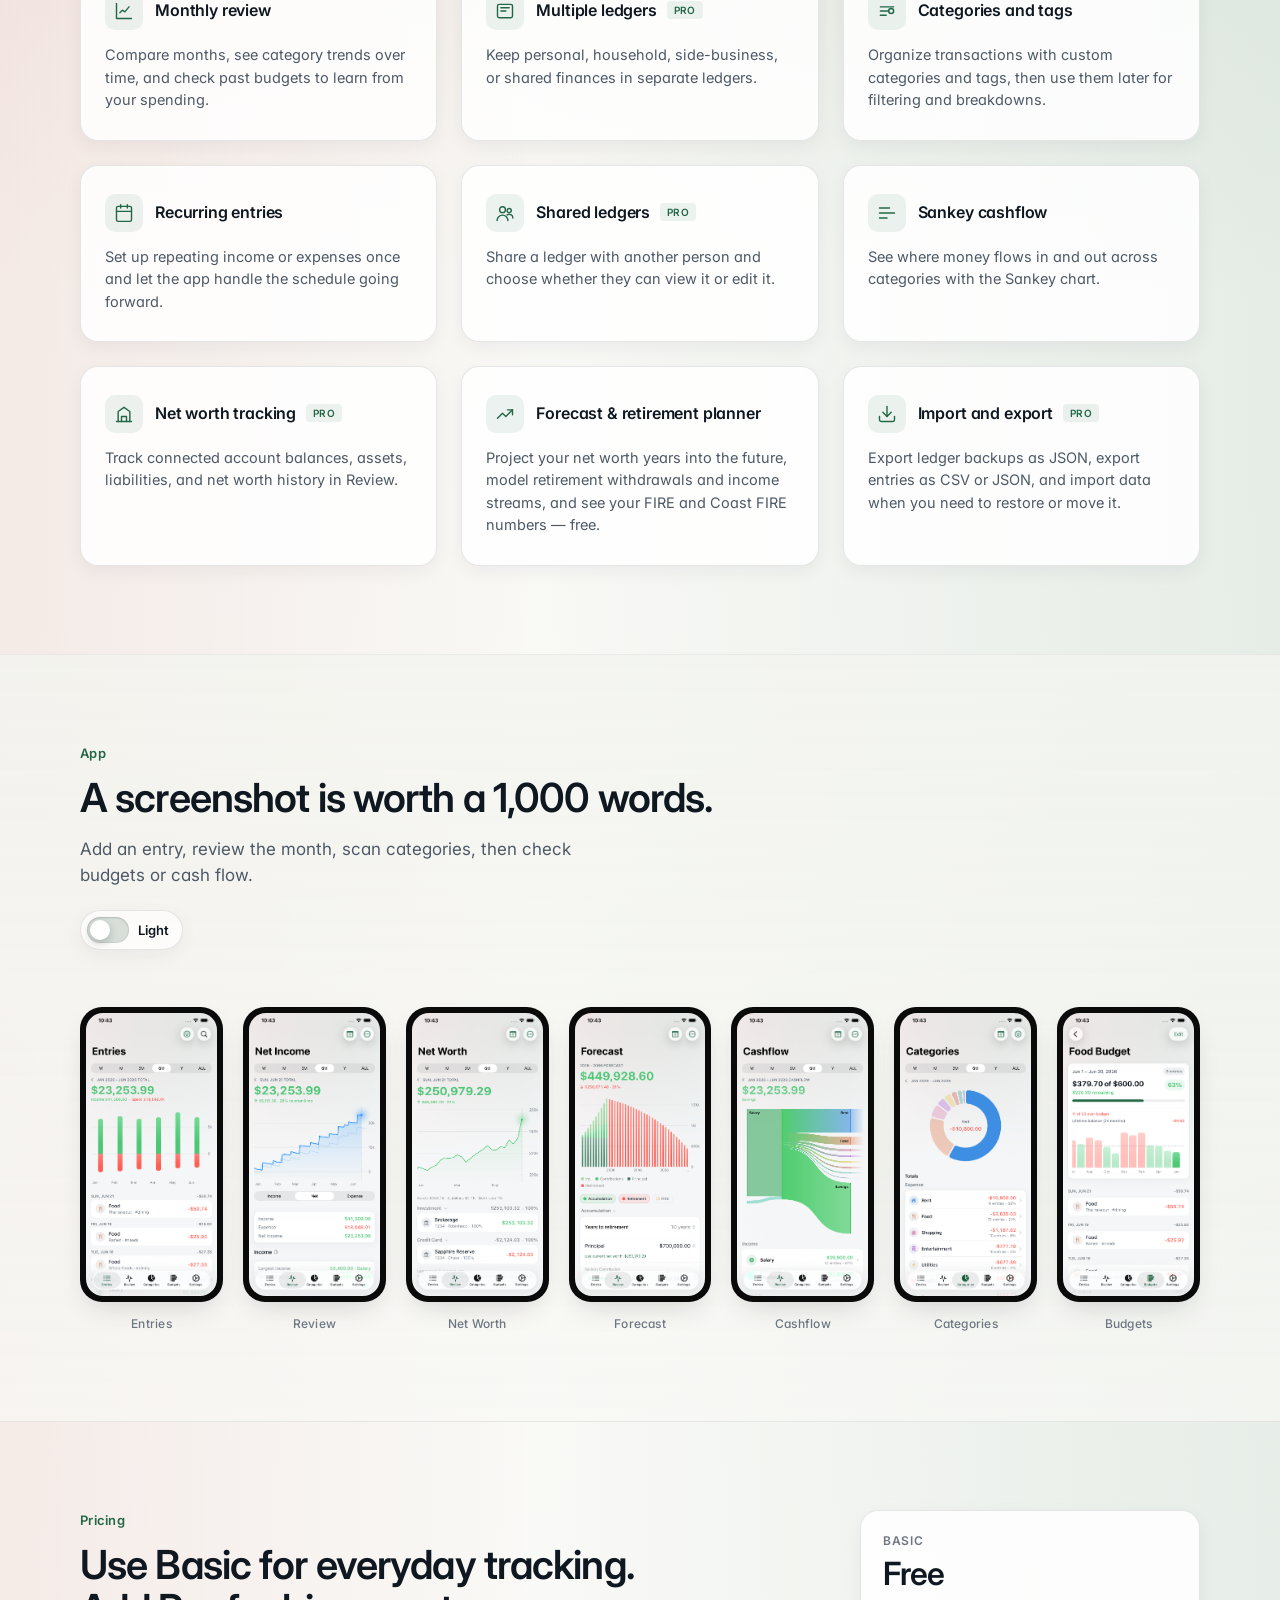
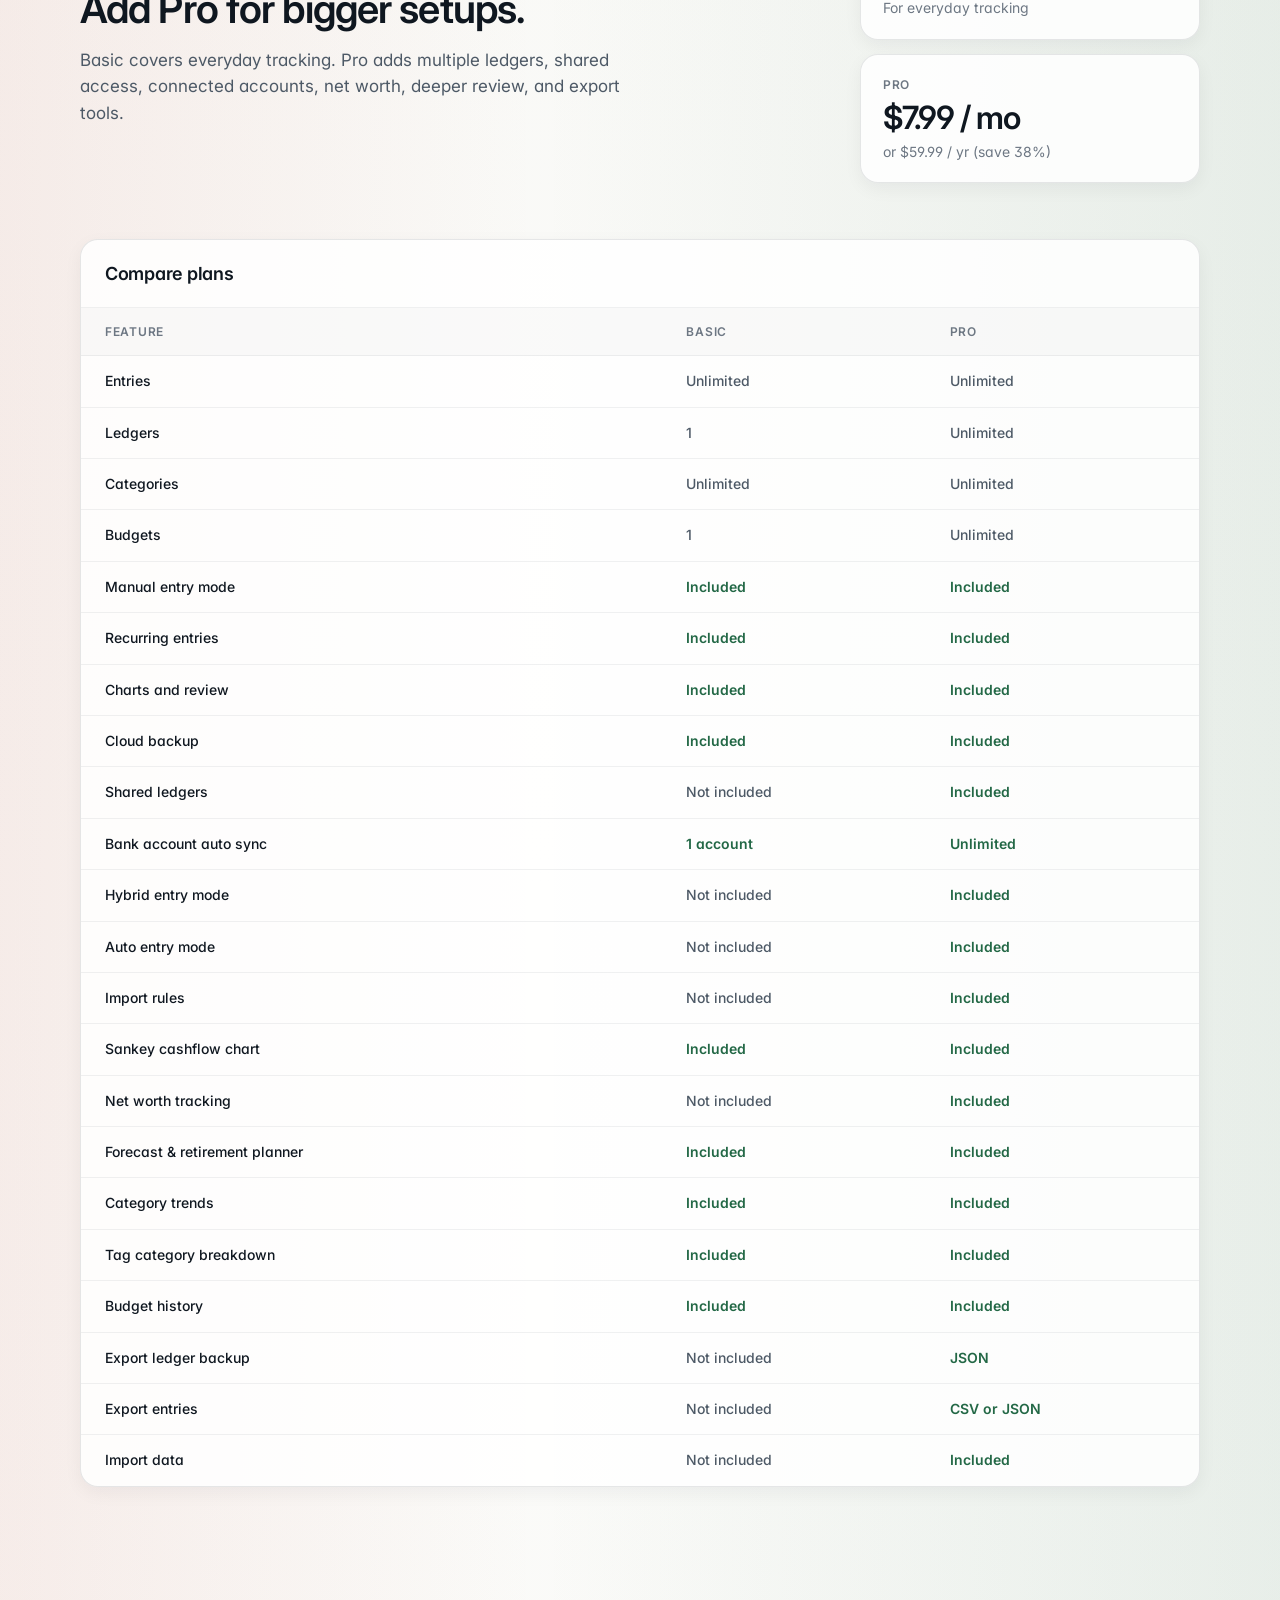
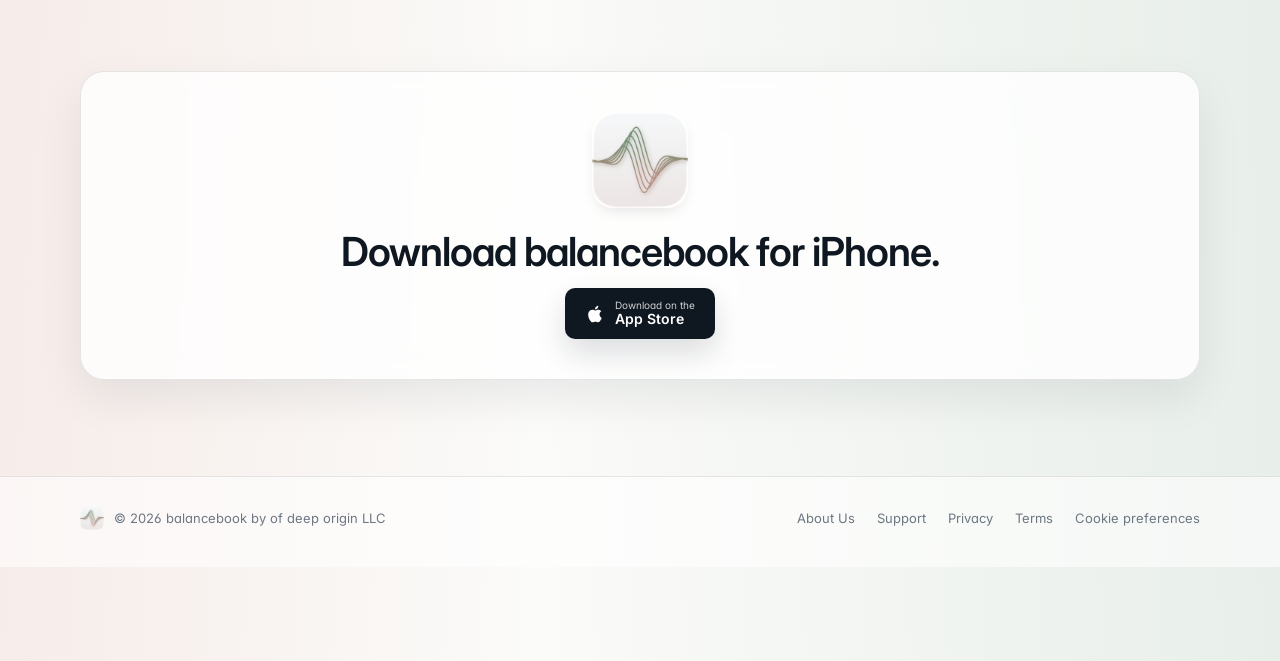
==== commit 79b40118: "Refresh screenshots to 1.7.6 set; add Forecast (grid tile, feature card, compare row); screens in a " ====
--- a/index.html
+++ b/index.html
@@ -490,7 +490,7 @@
 
     .screens-grid {
       display: grid;
-      grid-template-columns: repeat(6, 1fr);
+      grid-template-columns: repeat(7, 1fr);
       gap: 20px;
     }
 
@@ -1137,11 +1137,11 @@
       <div class="hero-visual">
         <div class="hero-stack">
           <div class="shot shot-main">
-            <img src="assets/Simulator Screenshot - iPhone 14 Plus - 2026-06-03 at 22.54.33.png" alt="balancebook net worth screen" loading="eager" data-theme-image data-light-src="assets/Simulator Screenshot - iPhone 14 Plus - 2026-06-03 at 22.56.18.png" data-dark-src="assets/Simulator Screenshot - iPhone 14 Plus - 2026-06-03 at 22.54.33.png" />
+            <img src="assets/Simulator Screenshot - iPhone 14 Plus - 2026-06-21 at 10.42.15.png" alt="balancebook net worth screen" loading="eager" data-theme-image data-light-src="assets/Simulator Screenshot - iPhone 14 Plus - 2026-06-21 at 10.43.32.png" data-dark-src="assets/Simulator Screenshot - iPhone 14 Plus - 2026-06-21 at 10.42.15.png" />
           </div>
 
           <div class="shot shot-side">
-            <img src="assets/Simulator Screenshot - iPhone 14 Plus - 2026-06-03 at 22.54.49.png" alt="balancebook Sankey cashflow screen" loading="lazy" data-theme-image data-light-src="assets/Simulator Screenshot - iPhone 14 Plus - 2026-06-03 at 22.56.25.png" data-dark-src="assets/Simulator Screenshot - iPhone 14 Plus - 2026-06-03 at 22.54.49.png" />
+            <img src="assets/Simulator Screenshot - iPhone 14 Plus - 2026-06-21 at 10.42.24.png" alt="balancebook Sankey cashflow screen" loading="lazy" data-theme-image data-light-src="assets/Simulator Screenshot - iPhone 14 Plus - 2026-06-21 at 10.43.36.png" data-dark-src="assets/Simulator Screenshot - iPhone 14 Plus - 2026-06-21 at 10.42.24.png" />
           </div>
         </div>
       </div>
@@ -1303,6 +1303,16 @@
         <article class="feature">
           <div class="feature-head">
             <span class="feature-icon" aria-hidden="true">
+              <svg width="20" height="20" viewBox="0 0 24 24" fill="none" stroke="currentColor" stroke-width="1.7" stroke-linecap="round" stroke-linejoin="round"><polyline points="3 17 9 11 13 15 21 7"/><polyline points="15 7 21 7 21 13"/></svg>
+            </span>
+            <h3>Forecast &amp; retirement planner</h3>
+          </div>
+          <p>Project your net worth years into the future, model retirement withdrawals and income streams, and see your FIRE and Coast FIRE numbers — free.</p>
+        </article>
+
+        <article class="feature">
+          <div class="feature-head">
+            <span class="feature-icon" aria-hidden="true">
               <svg width="20" height="20" viewBox="0 0 24 24" fill="none" stroke="currentColor" stroke-width="1.7" stroke-linecap="round" stroke-linejoin="round"><path d="M21 15v4a2 2 0 0 1-2 2H5a2 2 0 0 1-2-2v-4"/><path d="m7 10 5 5 5-5"/><path d="M12 15V3"/></svg>
             </span>
             <h3>Import and export <span class="pro-tag">Pro</span></h3>
@@ -1328,38 +1338,44 @@
 
       <div class="screens-grid">
         <div class="screen">
-          <button class="screen-frame" type="button" data-lightbox-src="assets/Simulator Screenshot - iPhone 14 Plus - 2026-06-03 at 22.53.31.png" data-dark-src="assets/Simulator Screenshot - iPhone 14 Plus - 2026-06-03 at 22.53.31.png" data-light-src="assets/Simulator Screenshot - iPhone 14 Plus - 2026-06-03 at 22.55.43.png" data-lightbox-alt="Entries screen">
-            <img src="assets/Simulator Screenshot - iPhone 14 Plus - 2026-06-03 at 22.53.31.png" alt="Entries screen" loading="lazy" />
+          <button class="screen-frame" type="button" data-lightbox-src="assets/Simulator Screenshot - iPhone 14 Plus - 2026-06-21 at 10.41.31.png" data-dark-src="assets/Simulator Screenshot - iPhone 14 Plus - 2026-06-21 at 10.41.31.png" data-light-src="assets/Simulator Screenshot - iPhone 14 Plus - 2026-06-21 at 10.43.05.png" data-lightbox-alt="Entries screen">
+            <img src="assets/Simulator Screenshot - iPhone 14 Plus - 2026-06-21 at 10.41.31.png" alt="Entries screen" loading="lazy" />
           </button>
           <div class="screen-label">Entries</div>
         </div>
         <div class="screen">
-          <button class="screen-frame" type="button" data-lightbox-src="assets/Simulator Screenshot - iPhone 14 Plus - 2026-06-03 at 22.53.46.png" data-dark-src="assets/Simulator Screenshot - iPhone 14 Plus - 2026-06-03 at 22.53.46.png" data-light-src="assets/Simulator Screenshot - iPhone 14 Plus - 2026-06-03 at 22.56.04.png" data-lightbox-alt="Review screen">
-            <img src="assets/Simulator Screenshot - iPhone 14 Plus - 2026-06-03 at 22.53.46.png" alt="Review screen" loading="lazy" />
+          <button class="screen-frame" type="button" data-lightbox-src="assets/Simulator Screenshot - iPhone 14 Plus - 2026-06-21 at 10.41.43.png" data-dark-src="assets/Simulator Screenshot - iPhone 14 Plus - 2026-06-21 at 10.41.43.png" data-light-src="assets/Simulator Screenshot - iPhone 14 Plus - 2026-06-21 at 10.43.16.png" data-lightbox-alt="Review screen">
+            <img src="assets/Simulator Screenshot - iPhone 14 Plus - 2026-06-21 at 10.41.43.png" alt="Review screen" loading="lazy" />
           </button>
           <div class="screen-label">Review</div>
         </div>
         <div class="screen">
-          <button class="screen-frame" type="button" data-lightbox-src="assets/Simulator Screenshot - iPhone 14 Plus - 2026-06-03 at 22.54.33.png" data-dark-src="assets/Simulator Screenshot - iPhone 14 Plus - 2026-06-03 at 22.54.33.png" data-light-src="assets/Simulator Screenshot - iPhone 14 Plus - 2026-06-03 at 22.56.18.png" data-lightbox-alt="Net Worth screen">
-            <img src="assets/Simulator Screenshot - iPhone 14 Plus - 2026-06-03 at 22.54.33.png" alt="Net Worth screen" loading="lazy" />
+          <button class="screen-frame" type="button" data-lightbox-src="assets/Simulator Screenshot - iPhone 14 Plus - 2026-06-21 at 10.42.15.png" data-dark-src="assets/Simulator Screenshot - iPhone 14 Plus - 2026-06-21 at 10.42.15.png" data-light-src="assets/Simulator Screenshot - iPhone 14 Plus - 2026-06-21 at 10.43.32.png" data-lightbox-alt="Net Worth screen">
+            <img src="assets/Simulator Screenshot - iPhone 14 Plus - 2026-06-21 at 10.42.15.png" alt="Net Worth screen" loading="lazy" />
           </button>
           <div class="screen-label">Net Worth</div>
         </div>
         <div class="screen">
-          <button class="screen-frame" type="button" data-lightbox-src="assets/Simulator Screenshot - iPhone 14 Plus - 2026-06-03 at 22.54.49.png" data-dark-src="assets/Simulator Screenshot - iPhone 14 Plus - 2026-06-03 at 22.54.49.png" data-light-src="assets/Simulator Screenshot - iPhone 14 Plus - 2026-06-03 at 22.56.25.png" data-lightbox-alt="Cashflow screen">
-            <img src="assets/Simulator Screenshot - iPhone 14 Plus - 2026-06-03 at 22.54.49.png" alt="Cashflow screen" loading="lazy" />
+          <button class="screen-frame" type="button" data-lightbox-src="assets/Simulator Screenshot - iPhone 14 Plus - 2026-06-21 at 10.42.05.png" data-dark-src="assets/Simulator Screenshot - iPhone 14 Plus - 2026-06-21 at 10.42.05.png" data-light-src="assets/Simulator Screenshot - iPhone 14 Plus - 2026-06-21 at 10.43.24.png" data-lightbox-alt="Forecast screen">
+            <img src="assets/Simulator Screenshot - iPhone 14 Plus - 2026-06-21 at 10.42.05.png" alt="Forecast screen" loading="lazy" />
+          </button>
+          <div class="screen-label">Forecast</div>
+        </div>
+        <div class="screen">
+          <button class="screen-frame" type="button" data-lightbox-src="assets/Simulator Screenshot - iPhone 14 Plus - 2026-06-21 at 10.42.24.png" data-dark-src="assets/Simulator Screenshot - iPhone 14 Plus - 2026-06-21 at 10.42.24.png" data-light-src="assets/Simulator Screenshot - iPhone 14 Plus - 2026-06-21 at 10.43.36.png" data-lightbox-alt="Cashflow screen">
+            <img src="assets/Simulator Screenshot - iPhone 14 Plus - 2026-06-21 at 10.42.24.png" alt="Cashflow screen" loading="lazy" />
           </button>
           <div class="screen-label">Cashflow</div>
         </div>
         <div class="screen">
-          <button class="screen-frame" type="button" data-lightbox-src="assets/Simulator Screenshot - iPhone 14 Plus - 2026-06-03 at 22.55.18.png" data-dark-src="assets/Simulator Screenshot - iPhone 14 Plus - 2026-06-03 at 22.55.18.png" data-light-src="assets/Simulator Screenshot - iPhone 14 Plus - 2026-06-03 at 22.56.31.png" data-lightbox-alt="Categories screen">
-            <img src="assets/Simulator Screenshot - iPhone 14 Plus - 2026-06-03 at 22.55.18.png" alt="Categories screen" loading="lazy" />
+          <button class="screen-frame" type="button" data-lightbox-src="assets/Simulator Screenshot - iPhone 14 Plus - 2026-06-21 at 10.42.32.png" data-dark-src="assets/Simulator Screenshot - iPhone 14 Plus - 2026-06-21 at 10.42.32.png" data-light-src="assets/Simulator Screenshot - iPhone 14 Plus - 2026-06-21 at 10.43.43.png" data-lightbox-alt="Categories screen">
+            <img src="assets/Simulator Screenshot - iPhone 14 Plus - 2026-06-21 at 10.42.32.png" alt="Categories screen" loading="lazy" />
           </button>
           <div class="screen-label">Categories</div>
         </div>
         <div class="screen">
-          <button class="screen-frame" type="button" data-lightbox-src="assets/Simulator Screenshot - iPhone 14 Plus - 2026-06-03 at 22.55.03.png" data-dark-src="assets/Simulator Screenshot - iPhone 14 Plus - 2026-06-03 at 22.55.03.png" data-light-src="assets/Simulator Screenshot - iPhone 14 Plus - 2026-06-03 at 22.56.37.png" data-lightbox-alt="Budgets screen">
-            <img src="assets/Simulator Screenshot - iPhone 14 Plus - 2026-06-03 at 22.55.03.png" alt="Budgets screen" loading="lazy" />
+          <button class="screen-frame" type="button" data-lightbox-src="assets/Simulator Screenshot - iPhone 14 Plus - 2026-06-21 at 10.42.37.png" data-dark-src="assets/Simulator Screenshot - iPhone 14 Plus - 2026-06-21 at 10.42.37.png" data-light-src="assets/Simulator Screenshot - iPhone 14 Plus - 2026-06-21 at 10.43.47.png" data-lightbox-alt="Budgets screen">
+            <img src="assets/Simulator Screenshot - iPhone 14 Plus - 2026-06-21 at 10.42.37.png" alt="Budgets screen" loading="lazy" />
           </button>
           <div class="screen-label">Budgets</div>
         </div>
@@ -1475,6 +1491,11 @@
             <tr>
               <td>Net worth tracking</td>
               <td class="compare-value">Not included</td>
+              <td class="compare-value yes">Included</td>
+            </tr>
+            <tr>
+              <td>Forecast &amp; retirement planner</td>
+              <td class="compare-value yes">Included</td>
               <td class="compare-value yes">Included</td>
             </tr>
             <tr>
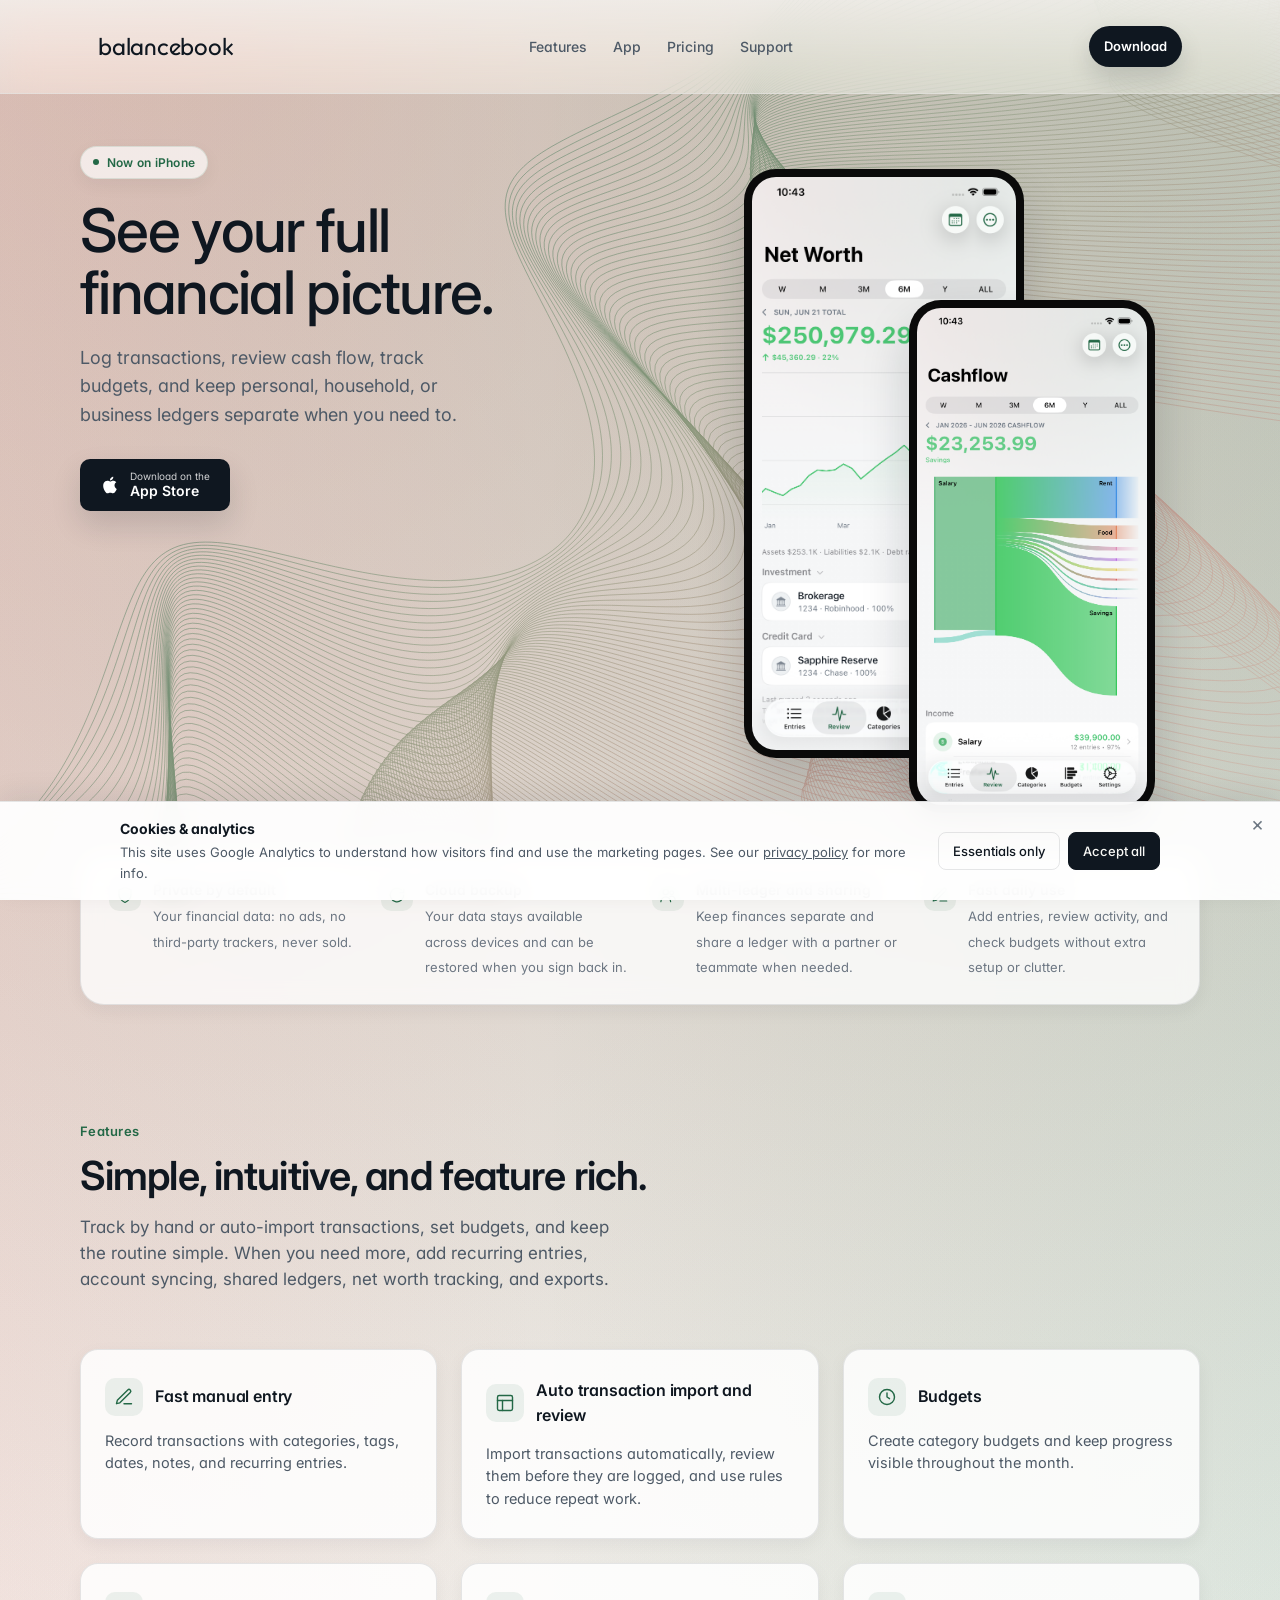
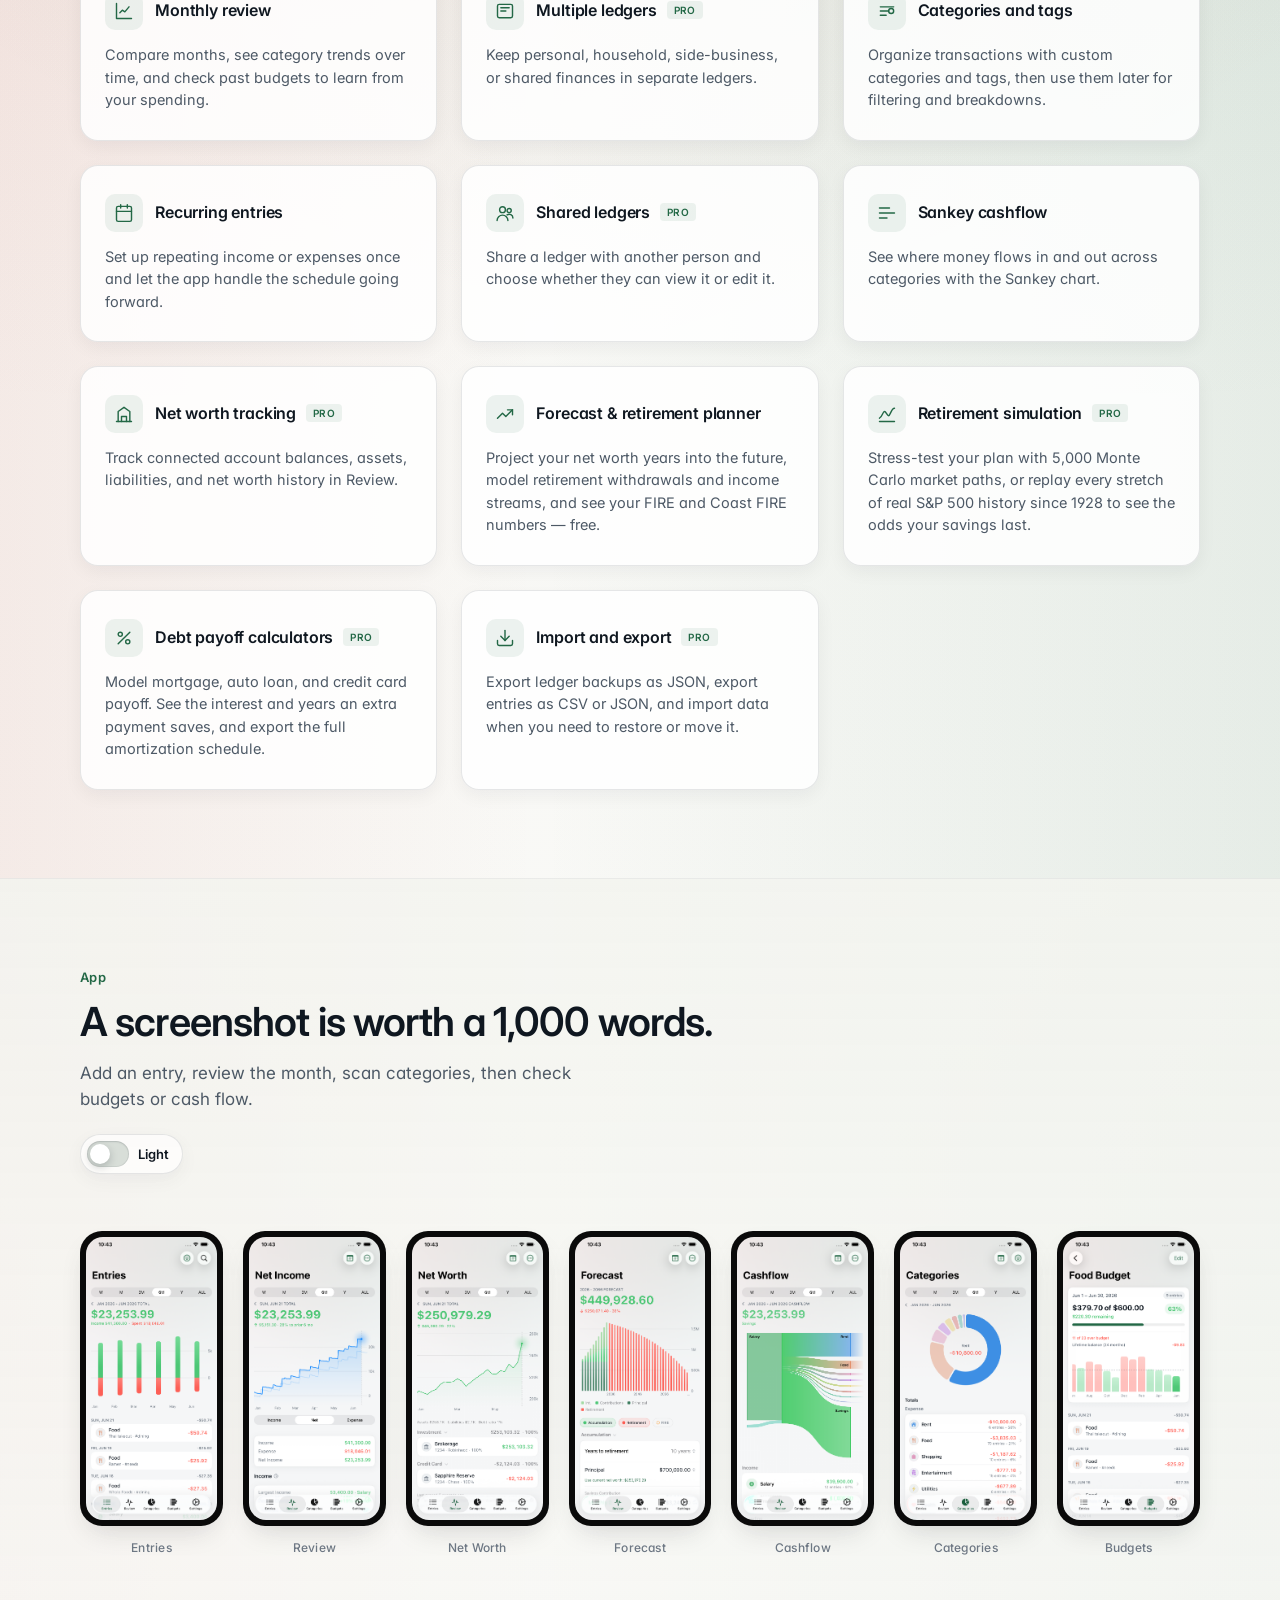
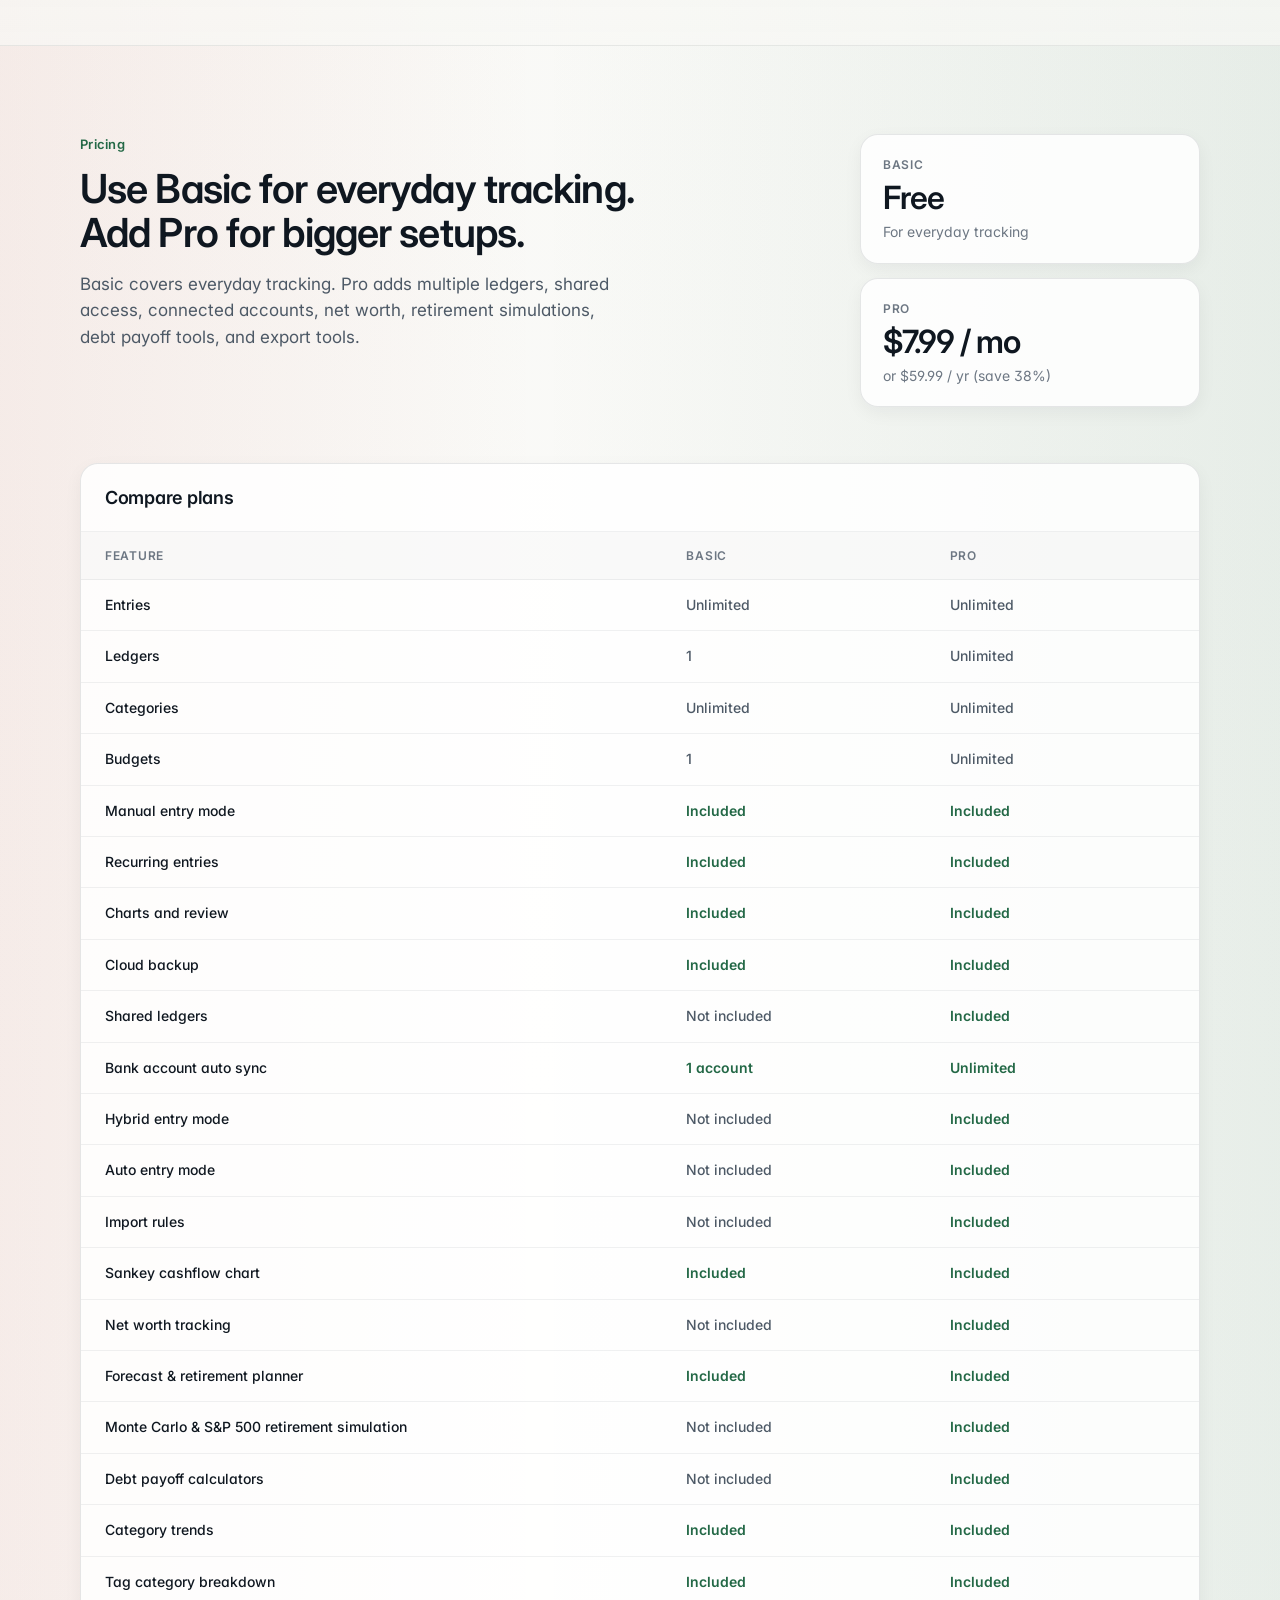
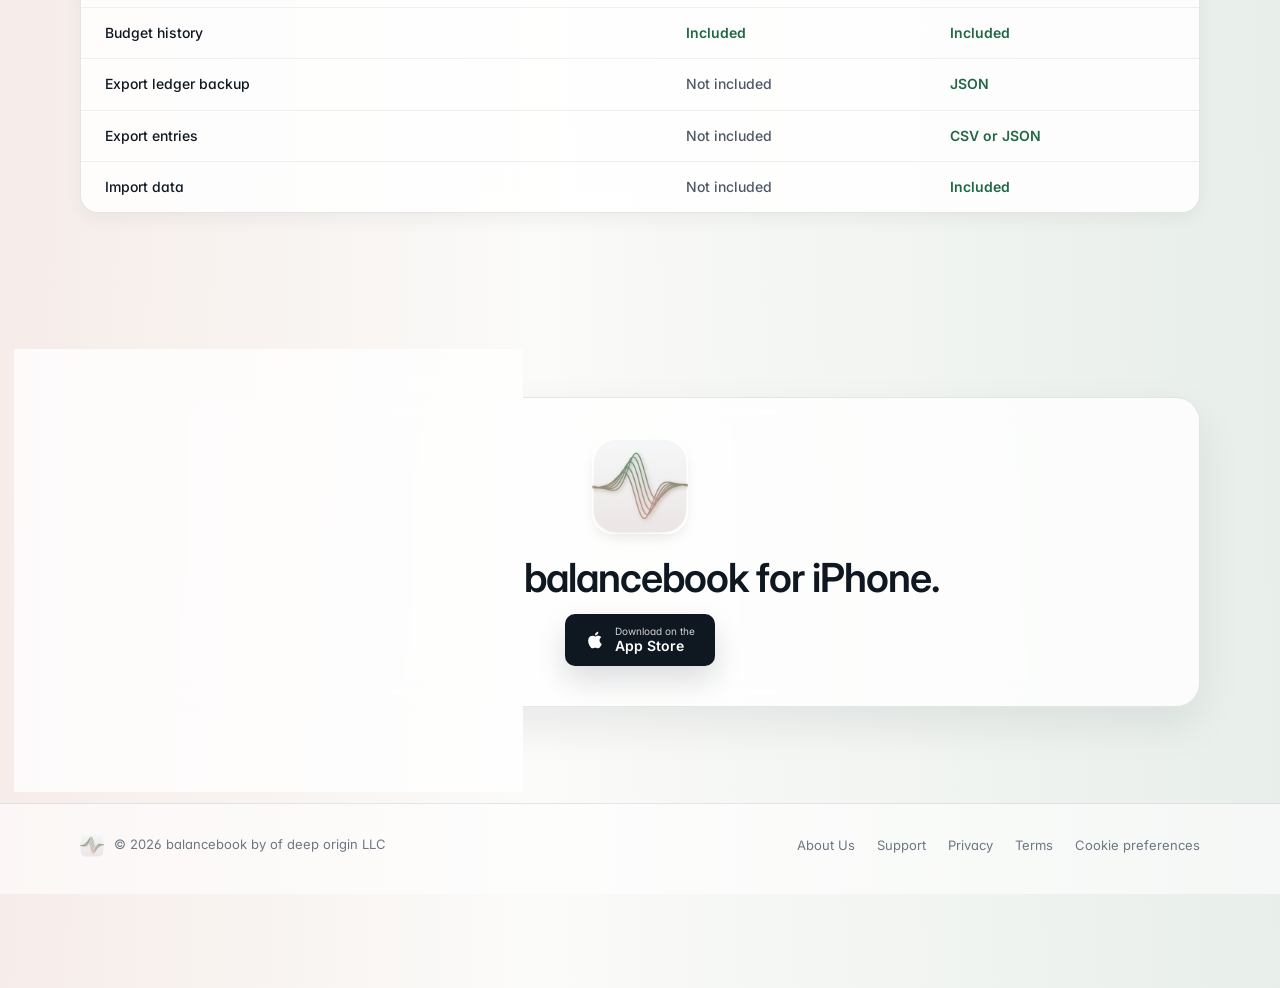
==== commit 30ff4b27: "Add retirement simulation + debt payoff calculators to feature list and plan comparison" ====
--- a/index.html
+++ b/index.html
@@ -1308,6 +1308,26 @@
             <h3>Forecast &amp; retirement planner</h3>
           </div>
           <p>Project your net worth years into the future, model retirement withdrawals and income streams, and see your FIRE and Coast FIRE numbers — free.</p>
+        </article>
+
+        <article class="feature">
+          <div class="feature-head">
+            <span class="feature-icon" aria-hidden="true">
+              <svg width="20" height="20" viewBox="0 0 24 24" fill="none" stroke="currentColor" stroke-width="1.7" stroke-linecap="round" stroke-linejoin="round"><path d="M3 17c3-1 4-8 6-8s3 5 5 5 3-9 7-9"/><path d="M3 21h18"/></svg>
+            </span>
+            <h3>Retirement simulation <span class="pro-tag">Pro</span></h3>
+          </div>
+          <p>Stress-test your plan with 5,000 Monte Carlo market paths, or replay every stretch of real S&amp;P 500 history since 1928 to see the odds your savings last.</p>
+        </article>
+
+        <article class="feature">
+          <div class="feature-head">
+            <span class="feature-icon" aria-hidden="true">
+              <svg width="20" height="20" viewBox="0 0 24 24" fill="none" stroke="currentColor" stroke-width="1.7" stroke-linecap="round" stroke-linejoin="round"><circle cx="7.5" cy="7.5" r="2.5"/><circle cx="16.5" cy="16.5" r="2.5"/><path d="M19 5 5 19"/></svg>
+            </span>
+            <h3>Debt payoff calculators <span class="pro-tag">Pro</span></h3>
+          </div>
+          <p>Model mortgage, auto loan, and credit card payoff. See the interest and years an extra payment saves, and export the full amortization schedule.</p>
         </article>
 
         <article class="feature">
@@ -1389,7 +1409,7 @@
         <div>
           <div class="section-eyebrow">Pricing</div>
           <h2 class="section-title">Use Basic for everyday tracking. Add Pro for bigger setups.</h2>
-          <p class="section-lede">Basic covers everyday tracking. Pro adds multiple ledgers, shared access, connected accounts, net worth, deeper review, and export tools.</p>
+          <p class="section-lede">Basic covers everyday tracking. Pro adds multiple ledgers, shared access, connected accounts, net worth, retirement simulations, debt payoff tools, and export tools.</p>
         </div>
         <div class="pricing-summary">
           <div class="pricing-summary-card">
@@ -1496,6 +1516,16 @@
             <tr>
               <td>Forecast &amp; retirement planner</td>
               <td class="compare-value yes">Included</td>
+              <td class="compare-value yes">Included</td>
+            </tr>
+            <tr>
+              <td>Monte Carlo &amp; S&amp;P 500 retirement simulation</td>
+              <td class="compare-value">Not included</td>
+              <td class="compare-value yes">Included</td>
+            </tr>
+            <tr>
+              <td>Debt payoff calculators</td>
+              <td class="compare-value">Not included</td>
               <td class="compare-value yes">Included</td>
             </tr>
             <tr>
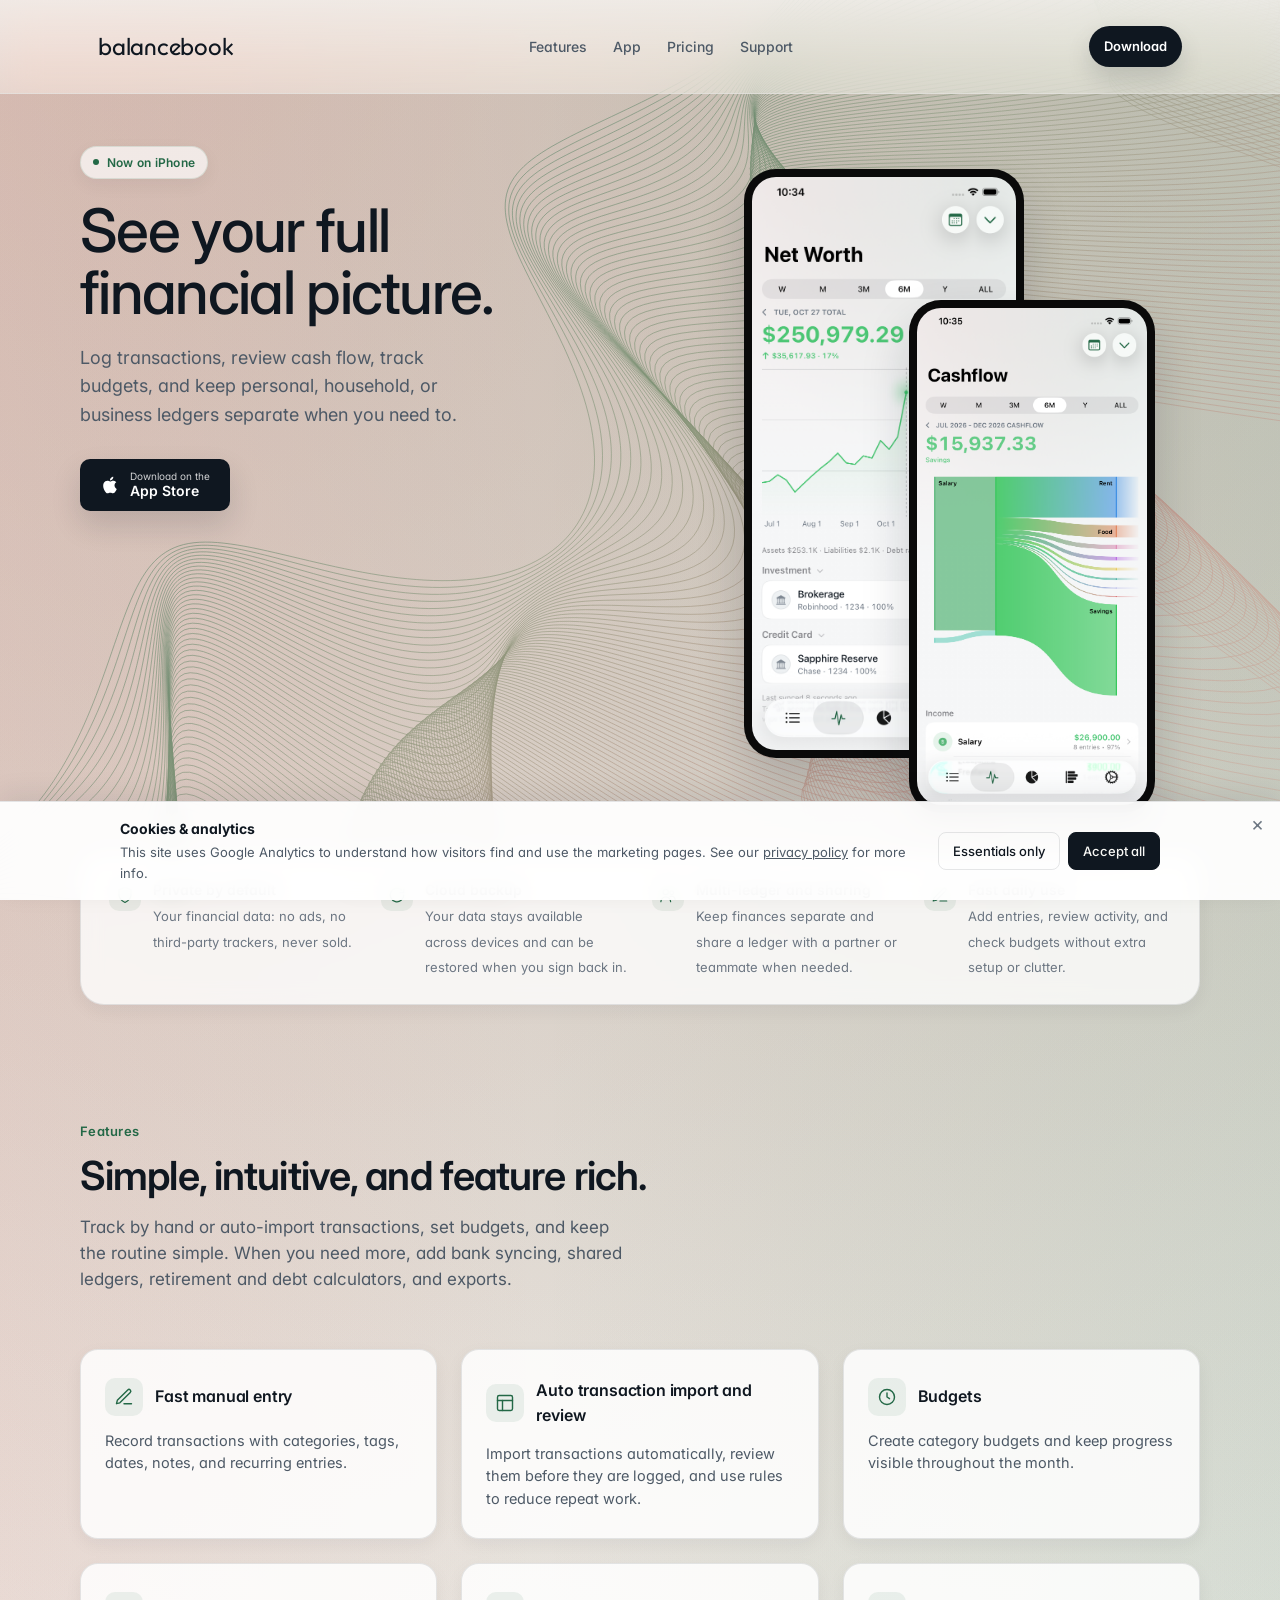
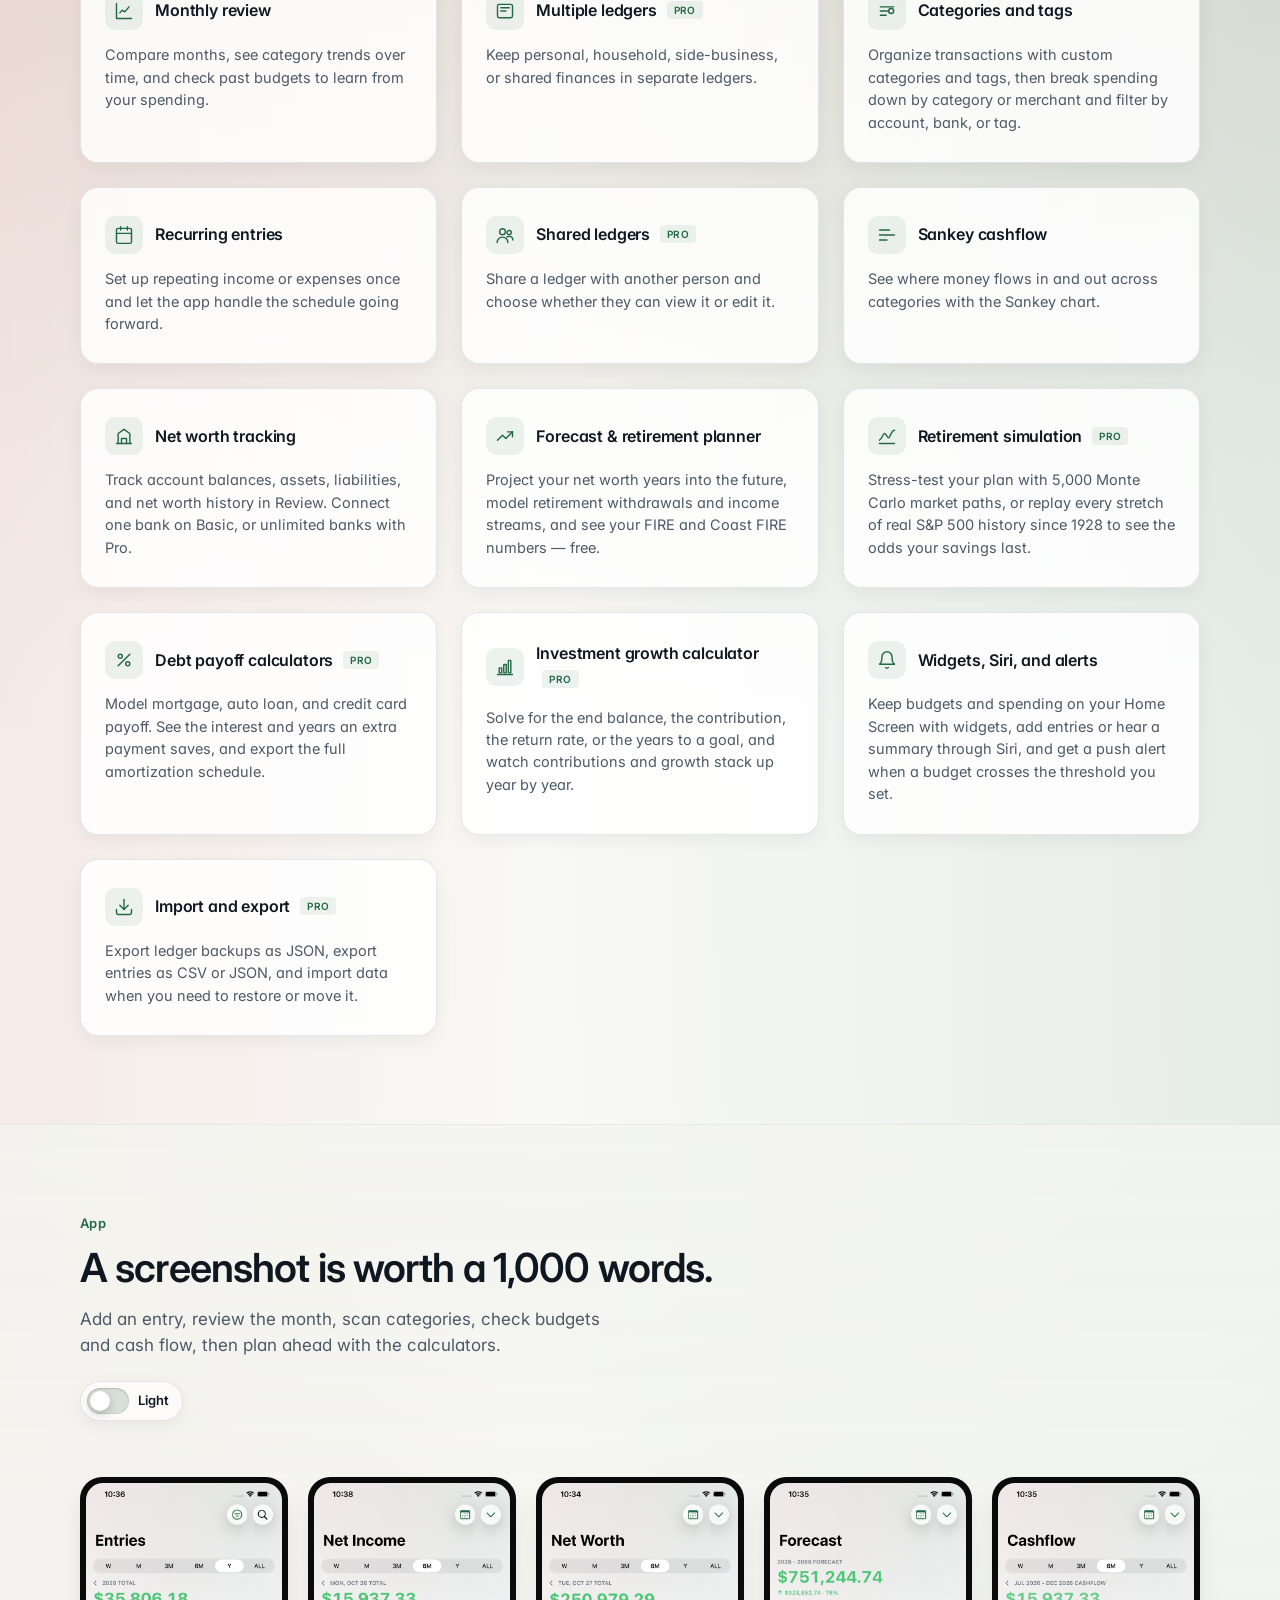
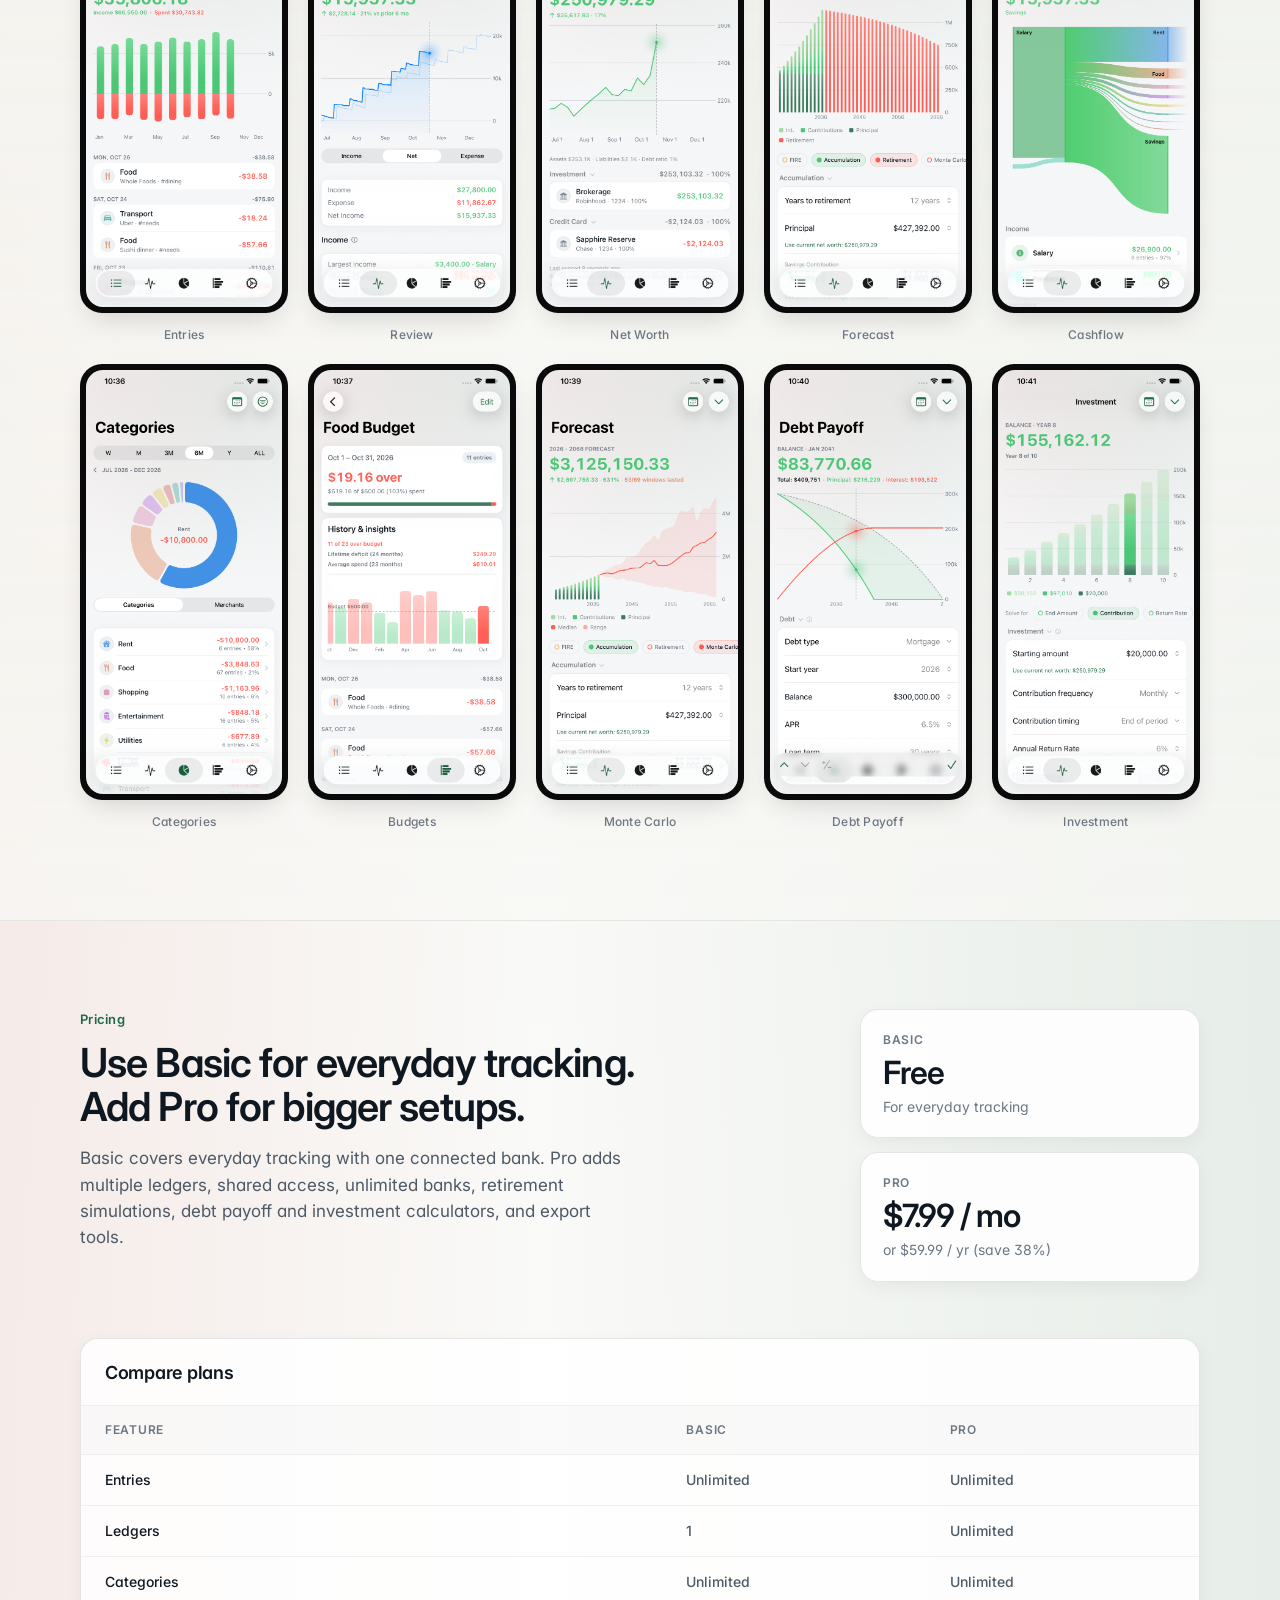
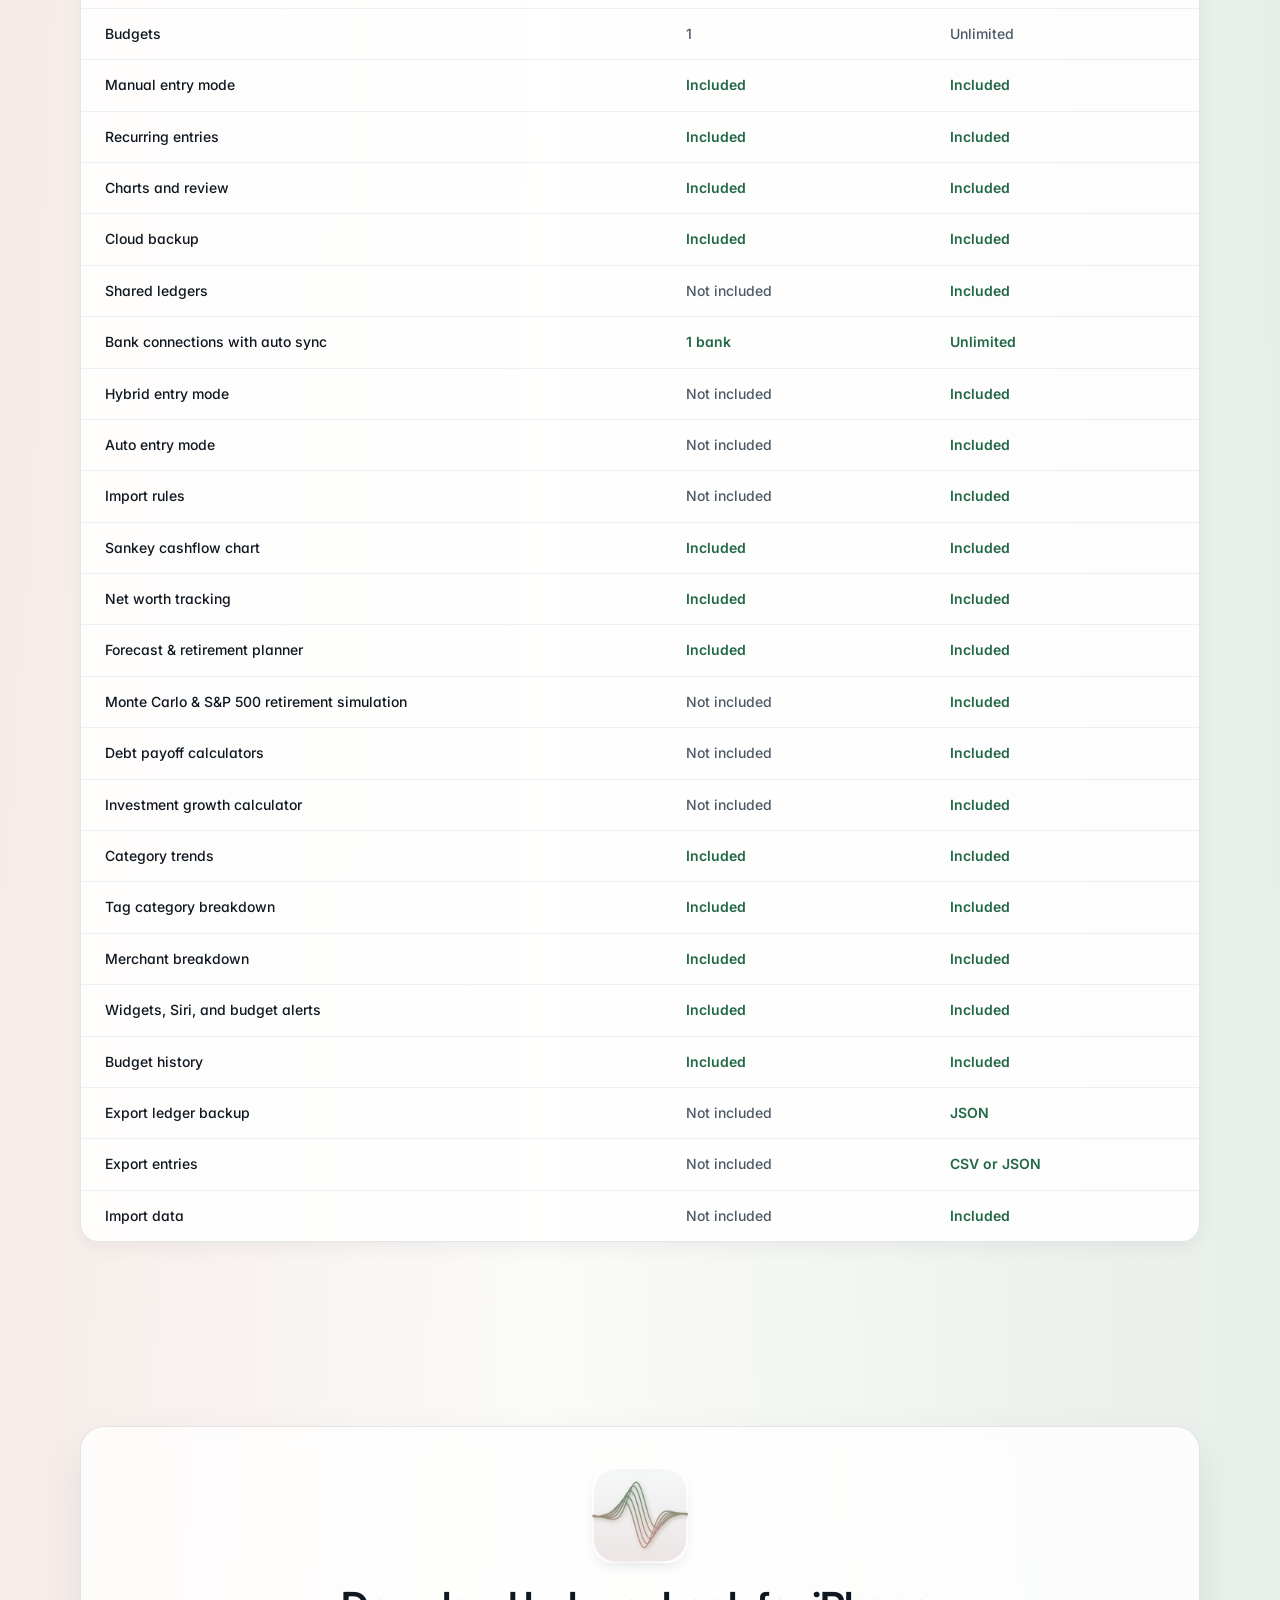
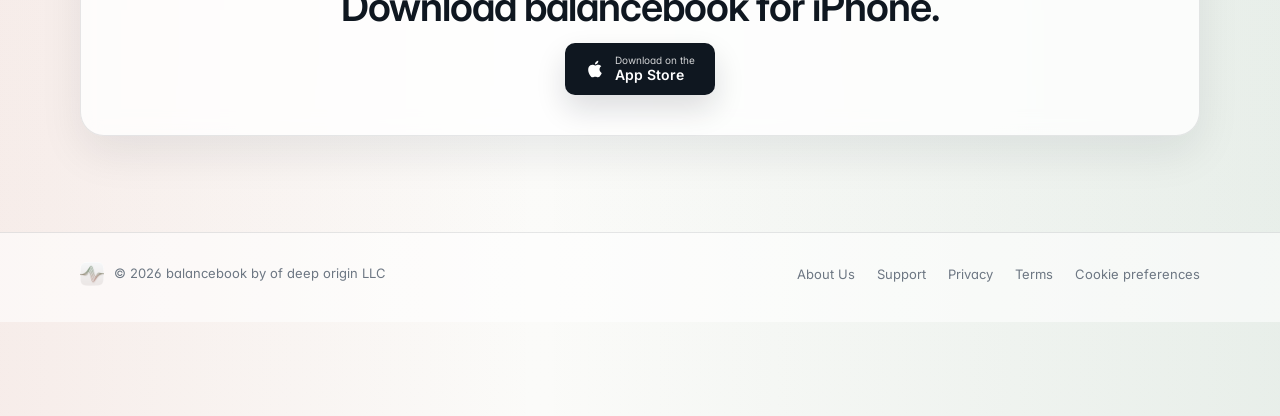
==== commit 8d13f6dd: "Refresh screenshots to 2.0.0 set; add Investment, widgets and merchant rows; net worth is free" ====
--- a/index.html
+++ b/index.html
@@ -490,7 +490,7 @@
 
     .screens-grid {
       display: grid;
-      grid-template-columns: repeat(7, 1fr);
+      grid-template-columns: repeat(5, 1fr);
       gap: 20px;
     }
 
@@ -1069,7 +1069,7 @@
       .trust { padding-top: 40px; }
       .trust-grid { grid-template-columns: repeat(2, 1fr); gap: 20px; }
       .features-grid { grid-template-columns: repeat(2, 1fr); }
-      .screens-grid { grid-template-columns: repeat(3, 1fr); }
+      .screens-grid { grid-template-columns: repeat(5, 1fr); gap: 14px; }
       .pricing-head { grid-template-columns: 1fr; }
       section { padding: 64px 0; }
     }
@@ -1137,11 +1137,11 @@
       <div class="hero-visual">
         <div class="hero-stack">
           <div class="shot shot-main">
-            <img src="assets/Simulator Screenshot - iPhone 14 Plus - 2026-06-21 at 10.42.15.png" alt="balancebook net worth screen" loading="eager" data-theme-image data-light-src="assets/Simulator Screenshot - iPhone 14 Plus - 2026-06-21 at 10.43.32.png" data-dark-src="assets/Simulator Screenshot - iPhone 14 Plus - 2026-06-21 at 10.42.15.png" />
+            <img src="assets/Simulator Screenshot - iPhone 14 Plus - 2026-10-27 at 22.35.02.png" alt="balancebook net worth screen" loading="eager" data-theme-image data-light-src="assets/Simulator Screenshot - iPhone 14 Plus - 2026-10-27 at 22.34.10.png" data-dark-src="assets/Simulator Screenshot - iPhone 14 Plus - 2026-10-27 at 22.35.02.png" />
           </div>
 
           <div class="shot shot-side">
-            <img src="assets/Simulator Screenshot - iPhone 14 Plus - 2026-06-21 at 10.42.24.png" alt="balancebook Sankey cashflow screen" loading="lazy" data-theme-image data-light-src="assets/Simulator Screenshot - iPhone 14 Plus - 2026-06-21 at 10.43.36.png" data-dark-src="assets/Simulator Screenshot - iPhone 14 Plus - 2026-06-21 at 10.42.24.png" />
+            <img src="assets/Simulator Screenshot - iPhone 14 Plus - 2026-10-27 at 22.35.44.png" alt="balancebook Sankey cashflow screen" loading="lazy" data-theme-image data-light-src="assets/Simulator Screenshot - iPhone 14 Plus - 2026-10-27 at 22.35.41.png" data-dark-src="assets/Simulator Screenshot - iPhone 14 Plus - 2026-10-27 at 22.35.44.png" />
           </div>
         </div>
       </div>
@@ -1196,7 +1196,7 @@
       <div class="section-head">
         <div class="section-eyebrow">Features</div>
         <h2 class="section-title">Simple, intuitive, and feature rich.</h2>
-        <p class="section-lede">Track by hand or auto-import transactions, set budgets, and keep the routine simple. When you need more, add recurring entries, account syncing, shared ledgers, net worth tracking, and exports.</p>
+        <p class="section-lede">Track by hand or auto-import transactions, set budgets, and keep the routine simple. When you need more, add bank syncing, shared ledgers, retirement and debt calculators, and exports.</p>
       </div>
 
       <div class="features-grid">
@@ -1257,7 +1257,7 @@
             </span>
             <h3>Categories and tags</h3>
           </div>
-          <p>Organize transactions with custom categories and tags, then use them later for filtering and breakdowns.</p>
+          <p>Organize transactions with custom categories and tags, then break spending down by category or merchant and filter by account, bank, or tag.</p>
         </article>
 
         <article class="feature">
@@ -1295,9 +1295,9 @@
             <span class="feature-icon" aria-hidden="true">
               <svg width="20" height="20" viewBox="0 0 24 24" fill="none" stroke="currentColor" stroke-width="1.7" stroke-linecap="round" stroke-linejoin="round"><path d="M3 21h18"/><path d="M5 21V9l7-5 7 5v12"/><path d="M9 21v-6h6v6"/></svg>
             </span>
-            <h3>Net worth tracking <span class="pro-tag">Pro</span></h3>
-          </div>
-          <p>Track connected account balances, assets, liabilities, and net worth history in Review.</p>
+            <h3>Net worth tracking</h3>
+          </div>
+          <p>Track account balances, assets, liabilities, and net worth history in Review. Connect one bank on Basic, or unlimited banks with Pro.</p>
         </article>
 
         <article class="feature">
@@ -1333,6 +1333,26 @@
         <article class="feature">
           <div class="feature-head">
             <span class="feature-icon" aria-hidden="true">
+              <svg width="20" height="20" viewBox="0 0 24 24" fill="none" stroke="currentColor" stroke-width="1.7" stroke-linecap="round" stroke-linejoin="round"><path d="M3 21h18"/><rect x="5" y="13" width="3" height="6" rx="0.5"/><rect x="10.5" y="9" width="3" height="10" rx="0.5"/><rect x="16" y="4" width="3" height="15" rx="0.5"/></svg>
+            </span>
+            <h3>Investment growth calculator <span class="pro-tag">Pro</span></h3>
+          </div>
+          <p>Solve for the end balance, the contribution, the return rate, or the years to a goal, and watch contributions and growth stack up year by year.</p>
+        </article>
+
+        <article class="feature">
+          <div class="feature-head">
+            <span class="feature-icon" aria-hidden="true">
+              <svg width="20" height="20" viewBox="0 0 24 24" fill="none" stroke="currentColor" stroke-width="1.7" stroke-linecap="round" stroke-linejoin="round"><path d="M18 8a6 6 0 0 0-12 0c0 7-3 9-3 9h18s-3-2-3-9"/><path d="M13.7 21a2 2 0 0 1-3.4 0"/></svg>
+            </span>
+            <h3>Widgets, Siri, and alerts</h3>
+          </div>
+          <p>Keep budgets and spending on your Home Screen with widgets, add entries or hear a summary through Siri, and get a push alert when a budget crosses the threshold you set.</p>
+        </article>
+
+        <article class="feature">
+          <div class="feature-head">
+            <span class="feature-icon" aria-hidden="true">
               <svg width="20" height="20" viewBox="0 0 24 24" fill="none" stroke="currentColor" stroke-width="1.7" stroke-linecap="round" stroke-linejoin="round"><path d="M21 15v4a2 2 0 0 1-2 2H5a2 2 0 0 1-2-2v-4"/><path d="m7 10 5 5 5-5"/><path d="M12 15V3"/></svg>
             </span>
             <h3>Import and export <span class="pro-tag">Pro</span></h3>
@@ -1348,7 +1368,7 @@
       <div class="section-head screens-head">
         <div class="section-eyebrow">App</div>
         <h2 class="section-title">A screenshot is worth a 1,000&nbsp;words.</h2>
-        <p class="section-lede">Add an entry, review the month, scan categories, then check budgets or cash flow.</p>
+        <p class="section-lede">Add an entry, review the month, scan categories, check budgets and cash flow, then plan ahead with the calculators.</p>
         <label class="screenshot-mode-toggle" data-screenshot-toggle data-active-mode="dark">
           <input id="screenshot-mode-switch" type="checkbox" role="switch" aria-label="Use dark mode" checked />
           <span class="screenshot-mode-switch" aria-hidden="true"></span>
@@ -1358,46 +1378,64 @@
 
       <div class="screens-grid">
         <div class="screen">
-          <button class="screen-frame" type="button" data-lightbox-src="assets/Simulator Screenshot - iPhone 14 Plus - 2026-06-21 at 10.41.31.png" data-dark-src="assets/Simulator Screenshot - iPhone 14 Plus - 2026-06-21 at 10.41.31.png" data-light-src="assets/Simulator Screenshot - iPhone 14 Plus - 2026-06-21 at 10.43.05.png" data-lightbox-alt="Entries screen">
-            <img src="assets/Simulator Screenshot - iPhone 14 Plus - 2026-06-21 at 10.41.31.png" alt="Entries screen" loading="lazy" />
+          <button class="screen-frame" type="button" data-lightbox-src="assets/Simulator Screenshot - iPhone 14 Plus - 2026-10-27 at 22.36.56.png" data-dark-src="assets/Simulator Screenshot - iPhone 14 Plus - 2026-10-27 at 22.36.56.png" data-light-src="assets/Simulator Screenshot - iPhone 14 Plus - 2026-10-27 at 22.36.53.png" data-lightbox-alt="Entries screen">
+            <img src="assets/Simulator Screenshot - iPhone 14 Plus - 2026-10-27 at 22.36.56.png" alt="Entries screen" loading="lazy" />
           </button>
           <div class="screen-label">Entries</div>
         </div>
         <div class="screen">
-          <button class="screen-frame" type="button" data-lightbox-src="assets/Simulator Screenshot - iPhone 14 Plus - 2026-06-21 at 10.41.43.png" data-dark-src="assets/Simulator Screenshot - iPhone 14 Plus - 2026-06-21 at 10.41.43.png" data-light-src="assets/Simulator Screenshot - iPhone 14 Plus - 2026-06-21 at 10.43.16.png" data-lightbox-alt="Review screen">
-            <img src="assets/Simulator Screenshot - iPhone 14 Plus - 2026-06-21 at 10.41.43.png" alt="Review screen" loading="lazy" />
+          <button class="screen-frame" type="button" data-lightbox-src="assets/Simulator Screenshot - iPhone 14 Plus - 2026-10-27 at 22.38.29.png" data-dark-src="assets/Simulator Screenshot - iPhone 14 Plus - 2026-10-27 at 22.38.29.png" data-light-src="assets/Simulator Screenshot - iPhone 14 Plus - 2026-10-27 at 22.38.24.png" data-lightbox-alt="Review screen">
+            <img src="assets/Simulator Screenshot - iPhone 14 Plus - 2026-10-27 at 22.38.29.png" alt="Review screen" loading="lazy" />
           </button>
           <div class="screen-label">Review</div>
         </div>
         <div class="screen">
-          <button class="screen-frame" type="button" data-lightbox-src="assets/Simulator Screenshot - iPhone 14 Plus - 2026-06-21 at 10.42.15.png" data-dark-src="assets/Simulator Screenshot - iPhone 14 Plus - 2026-06-21 at 10.42.15.png" data-light-src="assets/Simulator Screenshot - iPhone 14 Plus - 2026-06-21 at 10.43.32.png" data-lightbox-alt="Net Worth screen">
-            <img src="assets/Simulator Screenshot - iPhone 14 Plus - 2026-06-21 at 10.42.15.png" alt="Net Worth screen" loading="lazy" />
+          <button class="screen-frame" type="button" data-lightbox-src="assets/Simulator Screenshot - iPhone 14 Plus - 2026-10-27 at 22.35.02.png" data-dark-src="assets/Simulator Screenshot - iPhone 14 Plus - 2026-10-27 at 22.35.02.png" data-light-src="assets/Simulator Screenshot - iPhone 14 Plus - 2026-10-27 at 22.34.10.png" data-lightbox-alt="Net Worth screen">
+            <img src="assets/Simulator Screenshot - iPhone 14 Plus - 2026-10-27 at 22.35.02.png" alt="Net Worth screen" loading="lazy" />
           </button>
           <div class="screen-label">Net Worth</div>
         </div>
         <div class="screen">
-          <button class="screen-frame" type="button" data-lightbox-src="assets/Simulator Screenshot - iPhone 14 Plus - 2026-06-21 at 10.42.05.png" data-dark-src="assets/Simulator Screenshot - iPhone 14 Plus - 2026-06-21 at 10.42.05.png" data-light-src="assets/Simulator Screenshot - iPhone 14 Plus - 2026-06-21 at 10.43.24.png" data-lightbox-alt="Forecast screen">
-            <img src="assets/Simulator Screenshot - iPhone 14 Plus - 2026-06-21 at 10.42.05.png" alt="Forecast screen" loading="lazy" />
+          <button class="screen-frame" type="button" data-lightbox-src="assets/Simulator Screenshot - iPhone 14 Plus - 2026-10-27 at 22.35.30.png" data-dark-src="assets/Simulator Screenshot - iPhone 14 Plus - 2026-10-27 at 22.35.30.png" data-light-src="assets/Simulator Screenshot - iPhone 14 Plus - 2026-10-27 at 22.35.28.png" data-lightbox-alt="Forecast screen">
+            <img src="assets/Simulator Screenshot - iPhone 14 Plus - 2026-10-27 at 22.35.30.png" alt="Forecast screen" loading="lazy" />
           </button>
           <div class="screen-label">Forecast</div>
         </div>
         <div class="screen">
-          <button class="screen-frame" type="button" data-lightbox-src="assets/Simulator Screenshot - iPhone 14 Plus - 2026-06-21 at 10.42.24.png" data-dark-src="assets/Simulator Screenshot - iPhone 14 Plus - 2026-06-21 at 10.42.24.png" data-light-src="assets/Simulator Screenshot - iPhone 14 Plus - 2026-06-21 at 10.43.36.png" data-lightbox-alt="Cashflow screen">
-            <img src="assets/Simulator Screenshot - iPhone 14 Plus - 2026-06-21 at 10.42.24.png" alt="Cashflow screen" loading="lazy" />
+          <button class="screen-frame" type="button" data-lightbox-src="assets/Simulator Screenshot - iPhone 14 Plus - 2026-10-27 at 22.35.44.png" data-dark-src="assets/Simulator Screenshot - iPhone 14 Plus - 2026-10-27 at 22.35.44.png" data-light-src="assets/Simulator Screenshot - iPhone 14 Plus - 2026-10-27 at 22.35.41.png" data-lightbox-alt="Cashflow screen">
+            <img src="assets/Simulator Screenshot - iPhone 14 Plus - 2026-10-27 at 22.35.44.png" alt="Cashflow screen" loading="lazy" />
           </button>
           <div class="screen-label">Cashflow</div>
         </div>
         <div class="screen">
-          <button class="screen-frame" type="button" data-lightbox-src="assets/Simulator Screenshot - iPhone 14 Plus - 2026-06-21 at 10.42.32.png" data-dark-src="assets/Simulator Screenshot - iPhone 14 Plus - 2026-06-21 at 10.42.32.png" data-light-src="assets/Simulator Screenshot - iPhone 14 Plus - 2026-06-21 at 10.43.43.png" data-lightbox-alt="Categories screen">
-            <img src="assets/Simulator Screenshot - iPhone 14 Plus - 2026-06-21 at 10.42.32.png" alt="Categories screen" loading="lazy" />
+          <button class="screen-frame" type="button" data-lightbox-src="assets/Simulator Screenshot - iPhone 14 Plus - 2026-10-27 at 22.36.41.png" data-dark-src="assets/Simulator Screenshot - iPhone 14 Plus - 2026-10-27 at 22.36.41.png" data-light-src="assets/Simulator Screenshot - iPhone 14 Plus - 2026-10-27 at 22.36.35.png" data-lightbox-alt="Categories screen">
+            <img src="assets/Simulator Screenshot - iPhone 14 Plus - 2026-10-27 at 22.36.41.png" alt="Categories screen" loading="lazy" />
           </button>
           <div class="screen-label">Categories</div>
         </div>
         <div class="screen">
-          <button class="screen-frame" type="button" data-lightbox-src="assets/Simulator Screenshot - iPhone 14 Plus - 2026-06-21 at 10.42.37.png" data-dark-src="assets/Simulator Screenshot - iPhone 14 Plus - 2026-06-21 at 10.42.37.png" data-light-src="assets/Simulator Screenshot - iPhone 14 Plus - 2026-06-21 at 10.43.47.png" data-lightbox-alt="Budgets screen">
-            <img src="assets/Simulator Screenshot - iPhone 14 Plus - 2026-06-21 at 10.42.37.png" alt="Budgets screen" loading="lazy" />
+          <button class="screen-frame" type="button" data-lightbox-src="assets/Simulator Screenshot - iPhone 14 Plus - 2026-10-27 at 22.37.50.png" data-dark-src="assets/Simulator Screenshot - iPhone 14 Plus - 2026-10-27 at 22.37.50.png" data-light-src="assets/Simulator Screenshot - iPhone 14 Plus - 2026-10-27 at 22.37.46.png" data-lightbox-alt="Budgets screen">
+            <img src="assets/Simulator Screenshot - iPhone 14 Plus - 2026-10-27 at 22.37.50.png" alt="Budgets screen" loading="lazy" />
           </button>
           <div class="screen-label">Budgets</div>
+        </div>
+        <div class="screen">
+          <button class="screen-frame" type="button" data-lightbox-src="assets/Simulator Screenshot - iPhone 14 Plus - 2026-10-27 at 22.39.37.png" data-dark-src="assets/Simulator Screenshot - iPhone 14 Plus - 2026-10-27 at 22.39.37.png" data-light-src="assets/Simulator Screenshot - iPhone 14 Plus - 2026-10-27 at 22.39.33.png" data-lightbox-alt="Monte Carlo screen">
+            <img src="assets/Simulator Screenshot - iPhone 14 Plus - 2026-10-27 at 22.39.37.png" alt="Monte Carlo screen" loading="lazy" />
+          </button>
+          <div class="screen-label">Monte Carlo</div>
+        </div>
+        <div class="screen">
+          <button class="screen-frame" type="button" data-lightbox-src="assets/Simulator Screenshot - iPhone 14 Plus - 2026-10-27 at 22.41.04.png" data-dark-src="assets/Simulator Screenshot - iPhone 14 Plus - 2026-10-27 at 22.41.04.png" data-light-src="assets/Simulator Screenshot - iPhone 14 Plus - 2026-10-27 at 22.40.56.png" data-lightbox-alt="Debt Payoff screen">
+            <img src="assets/Simulator Screenshot - iPhone 14 Plus - 2026-10-27 at 22.41.04.png" alt="Debt Payoff screen" loading="lazy" />
+          </button>
+          <div class="screen-label">Debt Payoff</div>
+        </div>
+        <div class="screen">
+          <button class="screen-frame" type="button" data-lightbox-src="assets/Simulator Screenshot - iPhone 14 Plus - 2026-10-27 at 22.41.41.png" data-dark-src="assets/Simulator Screenshot - iPhone 14 Plus - 2026-10-27 at 22.41.41.png" data-light-src="assets/Simulator Screenshot - iPhone 14 Plus - 2026-10-27 at 22.41.33.png" data-lightbox-alt="Investment screen">
+            <img src="assets/Simulator Screenshot - iPhone 14 Plus - 2026-10-27 at 22.41.41.png" alt="Investment screen" loading="lazy" />
+          </button>
+          <div class="screen-label">Investment</div>
         </div>
       </div>
     </div>
@@ -1409,7 +1447,7 @@
         <div>
           <div class="section-eyebrow">Pricing</div>
           <h2 class="section-title">Use Basic for everyday tracking. Add Pro for bigger setups.</h2>
-          <p class="section-lede">Basic covers everyday tracking. Pro adds multiple ledgers, shared access, connected accounts, net worth, retirement simulations, debt payoff tools, and export tools.</p>
+          <p class="section-lede">Basic covers everyday tracking with one connected bank. Pro adds multiple ledgers, shared access, unlimited banks, retirement simulations, debt payoff and investment calculators, and export tools.</p>
         </div>
         <div class="pricing-summary">
           <div class="pricing-summary-card">
@@ -1484,8 +1522,8 @@
               <td class="compare-value yes">Included</td>
             </tr>
             <tr>
-              <td>Bank account auto sync</td>
-              <td class="compare-value yes">1 account</td>
+              <td>Bank connections with auto sync</td>
+              <td class="compare-value yes">1 bank</td>
               <td class="compare-value yes">Unlimited</td>
             </tr>
             <tr>
@@ -1510,7 +1548,7 @@
             </tr>
             <tr>
               <td>Net worth tracking</td>
-              <td class="compare-value">Not included</td>
+              <td class="compare-value yes">Included</td>
               <td class="compare-value yes">Included</td>
             </tr>
             <tr>
@@ -1529,12 +1567,27 @@
               <td class="compare-value yes">Included</td>
             </tr>
             <tr>
+              <td>Investment growth calculator</td>
+              <td class="compare-value">Not included</td>
+              <td class="compare-value yes">Included</td>
+            </tr>
+            <tr>
               <td>Category trends</td>
               <td class="compare-value yes">Included</td>
               <td class="compare-value yes">Included</td>
             </tr>
             <tr>
               <td>Tag category breakdown</td>
+              <td class="compare-value yes">Included</td>
+              <td class="compare-value yes">Included</td>
+            </tr>
+            <tr>
+              <td>Merchant breakdown</td>
+              <td class="compare-value yes">Included</td>
+              <td class="compare-value yes">Included</td>
+            </tr>
+            <tr>
+              <td>Widgets, Siri, and budget alerts</td>
               <td class="compare-value yes">Included</td>
               <td class="compare-value yes">Included</td>
             </tr>
